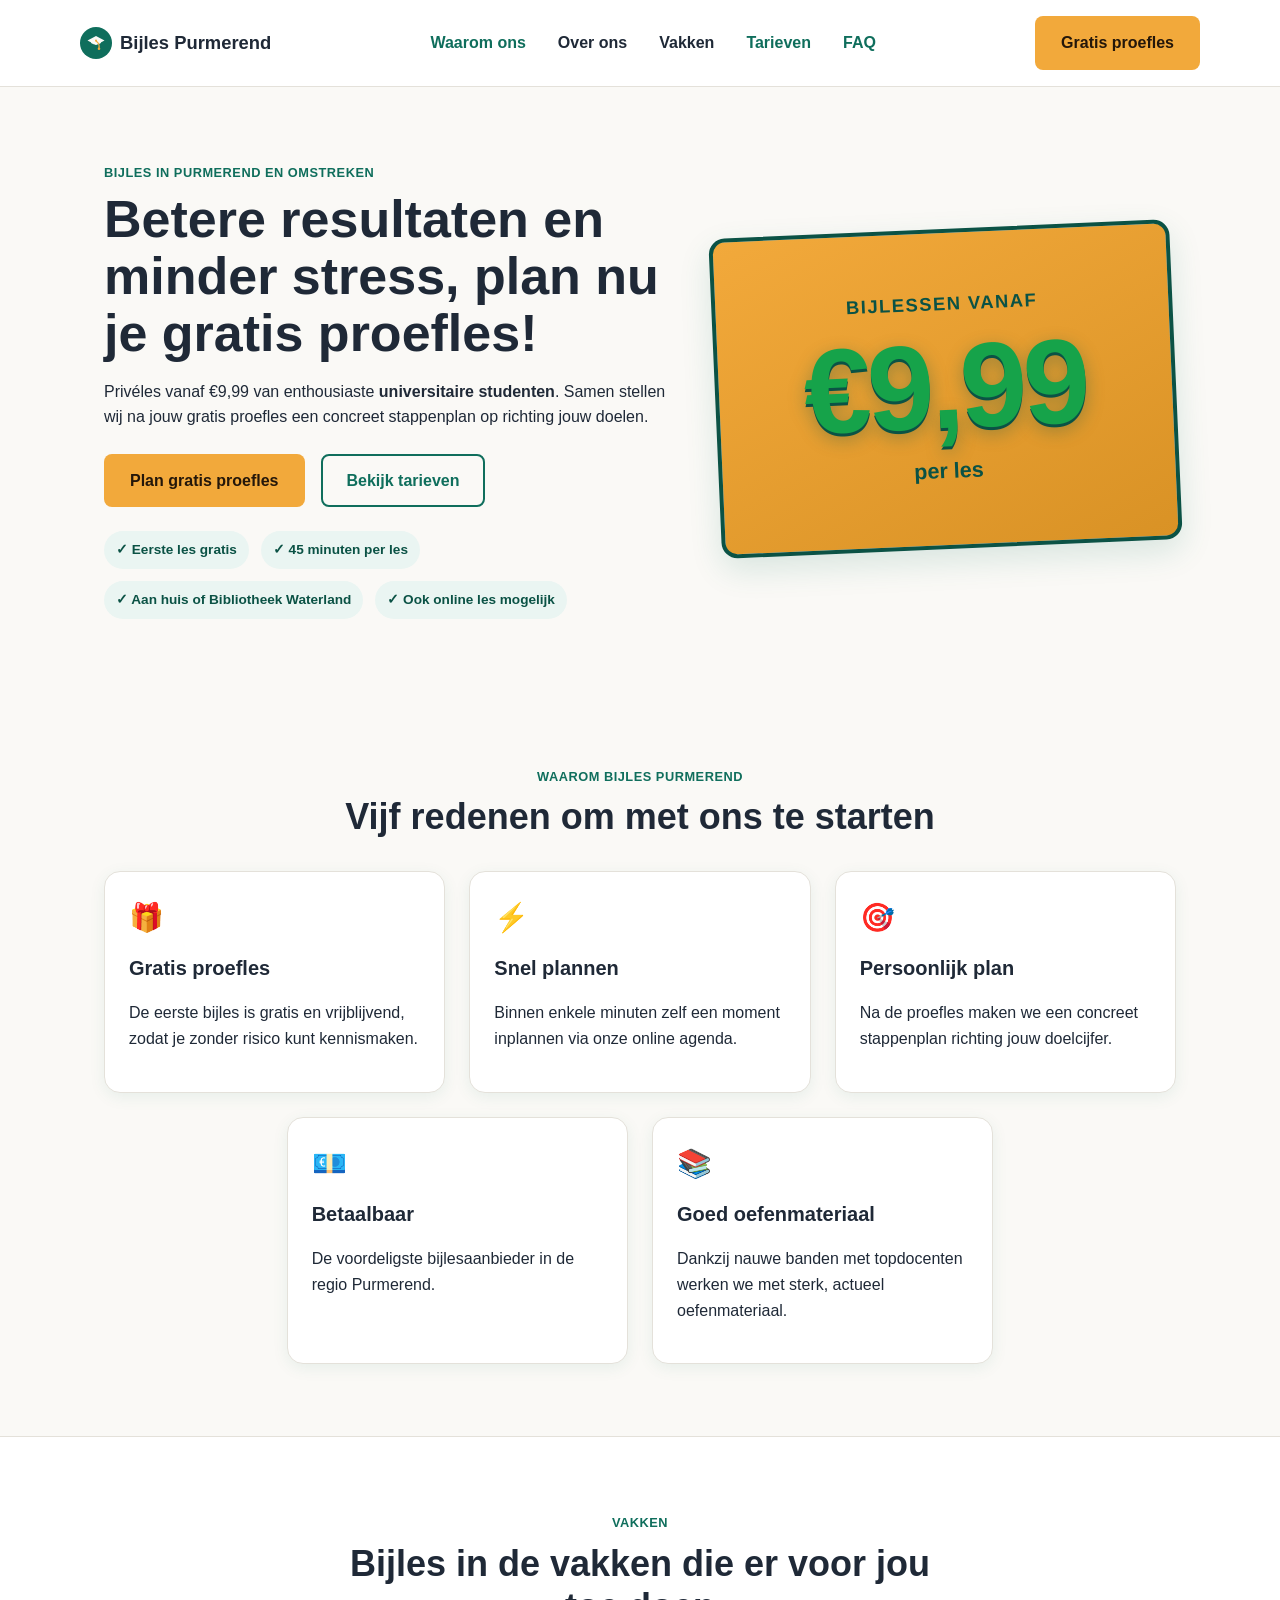
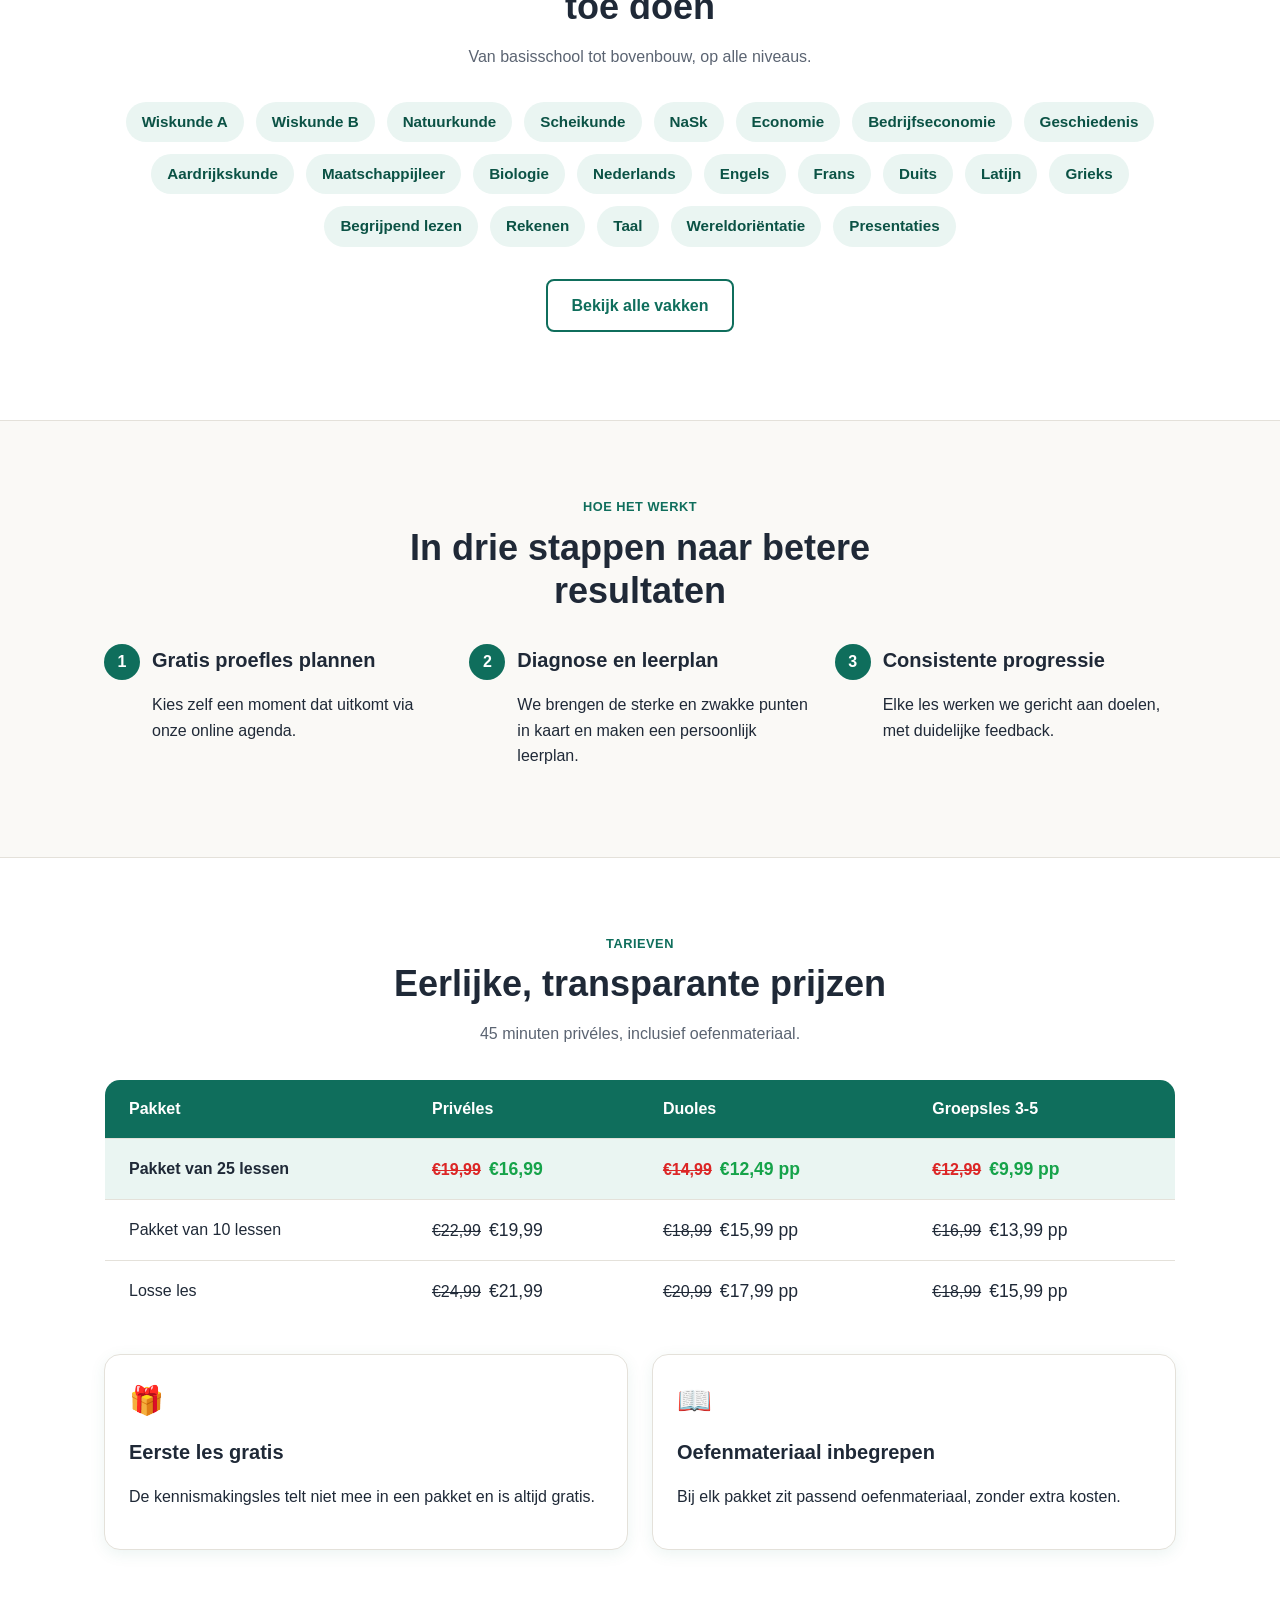
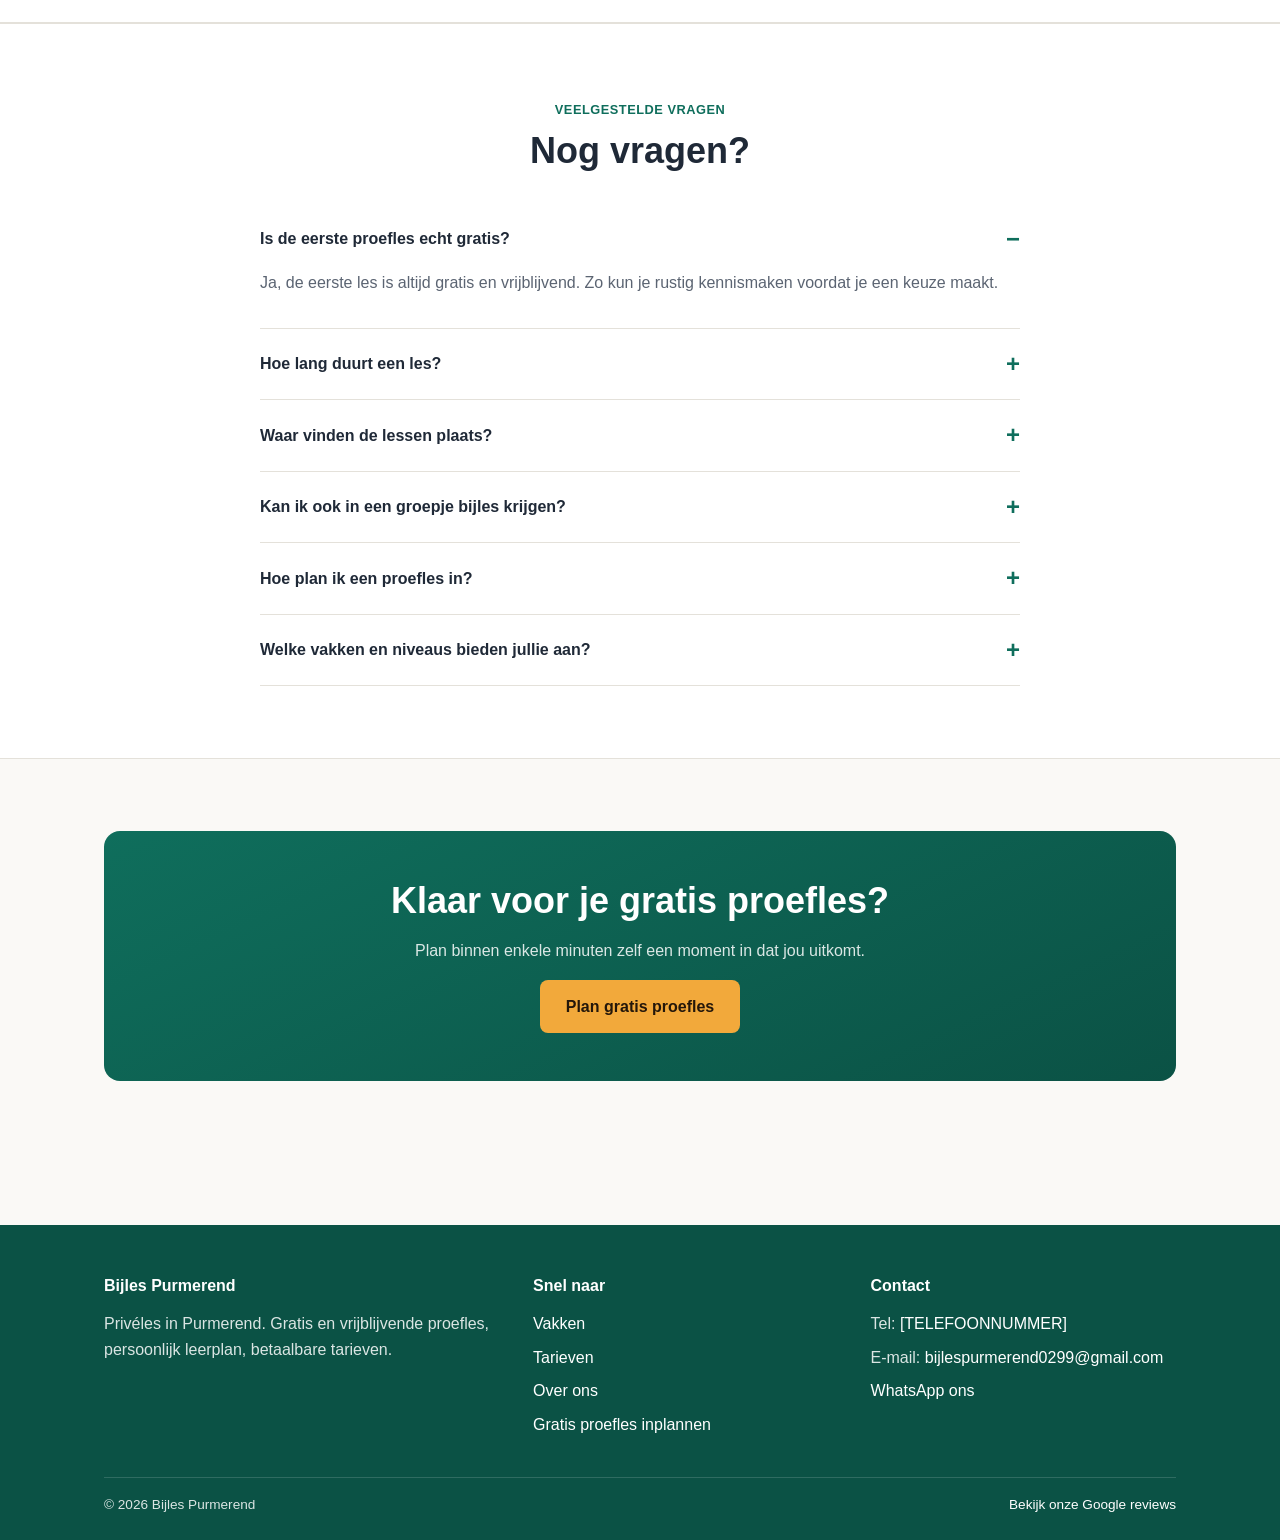
==== index.html @ a61a42f0 "Voeg actieprijzen toe aan tarieventabel, met kortingsstijl alleen op het 25-lessenpakket Vult vakken" ====
<!DOCTYPE html>
<html lang="nl">
<head>
  <meta charset="UTF-8">
  <meta name="viewport" content="width=device-width, initial-scale=1.0">
  <title>Bijles Purmerend — Persoonlijke bijles met gratis proefles</title>
  <meta name="description" content="Privéles in Purmerend en omstreken voor wiskunde, talen, economie en meer. Eerste proefles altijd gratis. Plan direct online in.">
  <link rel="icon" href="images/logo.svg" type="image/svg+xml">
  <link rel="stylesheet" href="css/style.css">
</head>
<body>

  <header class="site-header">
    <div class="container nav">
      <a class="logo" href="index.html">
        <img src="images/logo.svg" alt="" width="32" height="32">
        Bijles Purmerend
      </a>
      <nav class="nav-links" id="nav-links" aria-label="Hoofdmenu">
        <a href="index.html#waarom-ons">Waarom ons</a>
        <a href="over-ons.html">Over ons</a>
        <a href="vakken.html">Vakken</a>
        <a href="index.html#tarieven">Tarieven</a>        <a href="index.html#faq">FAQ</a>
      </nav>
      <div class="nav-actions">
        <a class="btn btn--primary nav-cta" href="proefles-inplannen.html">Gratis proefles</a>
        <button class="nav-toggle" aria-label="Menu openen" aria-expanded="false">☰</button>
      </div>
    </div>
  </header>

  <main>

    <!-- Hero -->
    <section class="hero">
      <div class="container">
        <div>
          <span class="eyebrow">Bijles in Purmerend en omstreken</span>
          <h1>Betere resultaten en minder stress, plan nu je gratis proefles!</h1>
          <p>Privéles vanaf €9,99 van enthousiaste <strong>universitaire studenten</strong>. Samen stellen wij na jouw gratis proefles een concreet stappenplan op richting jouw doelen.</p>
          <div class="hero-actions">
            <a class="btn btn--primary" href="proefles-inplannen.html">Plan gratis proefles</a>
            <a class="btn btn--outline" href="#tarieven">Bekijk tarieven</a>
          </div>
          <div class="hero-meta">
            <span class="badge">✓ Eerste les gratis</span>
            <span class="badge">✓ 45 minuten per les</span>
            <span class="badge">✓ Aan huis of Bibliotheek Waterland</span>
            <span class="badge">✓ Ook online les mogelijk</span>
          </div>
        </div>
        <a class="hero-visual" href="#tarieven">
          <div>
            <p class="hero-price-label">Bijlessen vanaf</p>
            <p class="hero-price">€9,99</p>
            <p class="hero-price-sub">per les</p>
          </div>
        </a>
      </div>
    </section>

    <!-- Waarom ons -->
    <section class="section" id="waarom-ons">
      <div class="container">
        <div class="section-intro">
          <span class="eyebrow">Waarom Bijles Purmerend</span>
          <h2>Vijf redenen om met ons te starten</h2>
        </div>
        <div class="grid grid--3">
          <div class="card">
            <div class="card-icon">🎁</div>
            <h3>Gratis proefles</h3>
            <p>De eerste bijles is gratis en vrijblijvend, zodat je zonder risico kunt kennismaken.</p>
          </div>
          <div class="card">
            <div class="card-icon">⚡</div>
            <h3>Snel plannen</h3>
            <p>Binnen enkele minuten zelf een moment inplannen via onze online agenda.</p>
          </div>
          <div class="card">
            <div class="card-icon">🎯</div>
            <h3>Persoonlijk plan</h3>
            <p>Na de proefles maken we een concreet stappenplan richting jouw doelcijfer.</p>
          </div>
          <div class="card">
            <div class="card-icon">💶</div>
            <h3>Betaalbaar</h3>
            <p>De voordeligste bijlesaanbieder in de regio Purmerend.</p>
          </div>
          <div class="card">
            <div class="card-icon">📚</div>
            <h3>Goed oefenmateriaal</h3>
            <p>Dankzij nauwe banden met topdocenten werken we met sterk, actueel oefenmateriaal.</p>
          </div>
        </div>
      </div>
    </section>

    <!-- Vakken teaser -->
    <section class="section section--alt" id="vakken">
      <div class="container">
        <div class="section-intro">
          <span class="eyebrow">Vakken</span>
          <h2>Bijles in de vakken die er voor jou toe doen</h2>
          <p>Van basisschool tot bovenbouw, op alle niveaus.</p>
        </div>
        <div class="tag-list">
          <span class="tag">Wiskunde A</span>
          <span class="tag">Wiskunde B</span>
          <span class="tag">Natuurkunde</span>
          <span class="tag">Scheikunde</span>
          <span class="tag">NaSk</span>
          <span class="tag">Economie</span>
          <span class="tag">Bedrijfseconomie</span>
          <span class="tag">Geschiedenis</span>
          <span class="tag">Aardrijkskunde</span>
          <span class="tag">Maatschappijleer</span>
          <span class="tag">Biologie</span>
          <span class="tag">Nederlands</span>
          <span class="tag">Engels</span>
          <span class="tag">Frans</span>
          <span class="tag">Duits</span>
          <span class="tag">Latijn</span>
          <span class="tag">Grieks</span>
          <span class="tag">Begrijpend lezen</span>
          <span class="tag">Rekenen</span>
          <span class="tag">Taal</span>
          <span class="tag">Wereldoriëntatie</span>
          <span class="tag">Presentaties</span>
        </div>
        <p class="text-center mt-6"><a class="btn btn--outline" href="vakken.html">Bekijk alle vakken</a></p>
      </div>
    </section>

    <!-- Hoe het werkt -->
    <section class="section">
      <div class="container">
        <div class="section-intro">
          <span class="eyebrow">Hoe het werkt</span>
          <h2>In drie stappen naar betere resultaten</h2>
        </div>
        <div class="grid grid--3 steps">
          <div class="step">
            <h3>Gratis proefles plannen</h3>
            <p>Kies zelf een moment dat uitkomt via onze online agenda.</p>
          </div>
          <div class="step">
            <h3>Diagnose en leerplan</h3>
            <p>We brengen de sterke en zwakke punten in kaart en maken een persoonlijk leerplan.</p>
          </div>
          <div class="step">
            <h3>Consistente progressie</h3>
            <p>Elke les werken we gericht aan doelen, met duidelijke feedback.</p>
          </div>
        </div>
      </div>
    </section>

    <!-- Tarieven teaser -->
    <section class="section section--alt" id="tarieven">
      <div class="container">
        <div class="section-intro">
          <span class="eyebrow">Tarieven</span>
          <h2>Eerlijke, transparante prijzen</h2>
          <p>45 minuten privéles, inclusief oefenmateriaal.</p>
        </div>
        <table class="pricing-table">
          <thead>
            <tr><th>Pakket</th><th>Privéles</th><th>Duoles</th><th>Groepsles 3-5</th></tr>
          </thead>
          <tbody>
            <tr class="is-highlight">
              <td>Pakket van 25 lessen</td>
              <td><span class="price-was">€19,99</span><span class="price-now">€16,99</span></td>
              <td><span class="price-was">€14,99</span><span class="price-now">€12,49 pp</span></td>
              <td><span class="price-was">€12,99</span><span class="price-now">€9,99 pp</span></td>
            </tr>
            <tr>
              <td>Pakket van 10 lessen</td>
              <td><span class="price-was">€22,99</span><span class="price-now">€19,99</span></td>
              <td><span class="price-was">€18,99</span><span class="price-now">€15,99 pp</span></td>
              <td><span class="price-was">€16,99</span><span class="price-now">€13,99 pp</span></td>
            </tr>
            <tr>
              <td>Losse les</td>
              <td><span class="price-was">€24,99</span><span class="price-now">€21,99</span></td>
              <td><span class="price-was">€20,99</span><span class="price-now">€17,99 pp</span></td>
              <td><span class="price-was">€18,99</span><span class="price-now">€15,99 pp</span></td>
            </tr>
          </tbody>
        </table>
        <div class="grid grid--2 mt-6">
          <div class="card">
            <div class="card-icon">🎁</div>
            <h3>Eerste les gratis</h3>
            <p>De kennismakingsles telt niet mee in een pakket en is altijd gratis.</p>
          </div>
          <div class="card">
            <div class="card-icon">📖</div>
            <h3>Oefenmateriaal inbegrepen</h3>
            <p>Bij elk pakket zit passend oefenmateriaal, zonder extra kosten.</p>
          </div>
        </div>
      </div>
    </section>

    <!-- FAQ -->
    <section class="section section--alt" id="faq">
      <div class="container">
        <div class="section-intro">
          <span class="eyebrow">Veelgestelde vragen</span>
          <h2>Nog vragen?</h2>
        </div>
        <div style="max-width:760px;margin:0 auto;">
          <details class="faq-item" open>
            <summary>Is de eerste proefles echt gratis?</summary>
            <p>Ja, de eerste les is altijd gratis en vrijblijvend. Zo kun je rustig kennismaken voordat je een keuze maakt.</p>
          </details>
          <details class="faq-item">
            <summary>Hoe lang duurt een les?</summary>
            <p>Een bijles duurt 45 minuten. Dit is voldoende om gericht aan een onderwerp te werken zonder dat de concentratie wegzakt.</p>
          </details>
          <details class="faq-item">
            <summary>Waar vinden de lessen plaats?</summary>
            <p>De lessen vinden plaats bij jou thuis in Purmerend en omstreken, in Bibliotheek Waterland (Waterlandlaan 40, Purmerend), of online via videobellen — afhankelijk van wat het beste uitkomt.</p>
          </details>
          <details class="faq-item">
            <summary>Kan ik ook in een groepje bijles krijgen?</summary>
            <p>Zeker, dat kan als duoles of groepsles (3-5 personen) tegen een lagere prijs per persoon — zie de tarieven hierboven.</p>
          </details>
          <details class="faq-item">
            <summary>Hoe plan ik een proefles in?</summary>
            <p>Via de knop "Gratis proefles" kom je in onze online agenda terecht, waar je zelf een moment kiest dat uitkomt.</p>
          </details>
          <details class="faq-item">
            <summary>Welke vakken en niveaus bieden jullie aan?</summary>
            <p>Van basisschool tot en met bovenbouw voortgezet onderwijs, in vakken als wiskunde, talen, economie en meer. Bekijk de <a href="vakken.html">volledige vakkenlijst</a>.</p>
          </details>
        </div>
      </div>
    </section>

    <!-- CTA band -->
    <section class="section">
      <div class="container">
        <div class="cta-band">
          <h2>Klaar voor je gratis proefles?</h2>
          <p>Plan binnen enkele minuten zelf een moment in dat jou uitkomt.</p>
          <a class="btn btn--primary" href="proefles-inplannen.html">Plan gratis proefles</a>
        </div>
      </div>
    </section>

  </main>

  <footer class="site-footer">
    <div class="container">
      <div class="footer-grid">
        <div>
          <h4>Bijles Purmerend</h4>
          <p>Privéles in Purmerend. Gratis en vrijblijvende proefles, persoonlijk leerplan, betaalbare tarieven.</p>
        </div>
        <div>
          <h4>Snel naar</h4>
          <ul>
            <li><a href="vakken.html">Vakken</a></li>
            <li><a href="index.html#tarieven">Tarieven</a></li>
            <li><a href="over-ons.html">Over ons</a></li>            <li><a href="proefles-inplannen.html">Gratis proefles inplannen</a></li>
          </ul>
        </div>
        <div>
          <h4>Contact</h4>
          <!-- PLACEHOLDERS: vul hier de echte contactgegevens in. Zoek in het hele
               project op "[" om alle placeholders terug te vinden (zie SETUP.md). -->
          <ul>
            <li>Tel: <a href="tel:[TELEFOONNUMMER]">[TELEFOONNUMMER]</a></li>
            <li>E-mail: <a href="mailto:bijlespurmerend0299@gmail.com">bijlespurmerend0299@gmail.com</a></li>
            <li><a href="[WHATSAPP LINK]">WhatsApp ons</a></li>          </ul>
        </div>
      </div>
      <div class="footer-bottom">
        <span>&copy; <span data-year></span> Bijles Purmerend</span>
        <span><a href="[GOOGLE_BUSINESS_PROFIEL_LINK]">Bekijk onze Google reviews</a></span>
      </div>
    </div>
  </footer>

  <script src="js/main.js"></script>
</body>
</html>
---- css/style.css ----
/* ==========================================================================
   Bijles Purmerend — Stylesheet
   Opbouw: variabelen -> reset/basis -> typografie -> layout ->
           header/nav -> footer -> knoppen/componenten -> paginasecties ->
           media queries
   ========================================================================== */

/* ---------- Variabelen ---------- */
:root {
  --color-primary: #0f6e5c;
  --color-primary-dark: #0b5245;
  --color-accent: #f2a93b;
  --color-accent-dark: #d99225;
  --color-bg: #faf9f6;
  --color-surface: #ffffff;
  --color-text: #1f2937;
  --color-text-muted: #5b6472;
  --color-border: #e4e1da;
  --color-star: #f5b301;
  --color-success-bg: #eaf5f2;
  --color-deal-was: #dc2626;
  --color-deal-now: #16a34a;

  --font-body: -apple-system, BlinkMacSystemFont, "Segoe UI", Roboto,
    Helvetica, Arial, sans-serif;

  --space-1: 0.25rem;
  --space-2: 0.5rem;
  --space-3: 0.75rem;
  --space-4: 1rem;
  --space-5: 1.5rem;
  --space-6: 2rem;
  --space-7: 3rem;
  --space-8: 4.5rem;

  --radius: 0.5rem;
  --radius-lg: 1rem;
  --shadow: 0 4px 16px rgba(15, 110, 92, 0.08);
  --shadow-lg: 0 12px 32px rgba(15, 110, 92, 0.14);
  --content-width: 1120px;
}

/* ---------- Reset / basis ---------- */
*,
*::before,
*::after {
  box-sizing: border-box;
}

html {
  scroll-behavior: smooth;
}

body {
  margin: 0;
  font-family: var(--font-body);
  color: var(--color-text);
  background: var(--color-bg);
  line-height: 1.6;
  -webkit-font-smoothing: antialiased;
}

img {
  max-width: 100%;
  display: block;
}

a {
  color: var(--color-primary);
  text-decoration: none;
}

a:hover {
  text-decoration: underline;
}

ul {
  margin: 0;
  padding: 0;
  list-style: none;
}

h1,
h2,
h3,
h4,
p {
  margin: 0 0 var(--space-4);
}

button {
  font-family: inherit;
}

:focus-visible {
  outline: 3px solid var(--color-accent);
  outline-offset: 2px;
}

/* ---------- Typografie ---------- */
h1 {
  font-size: clamp(2rem, 4vw + 1rem, 3.25rem);
  line-height: 1.1;
  font-weight: 800;
}

h2 {
  font-size: clamp(1.5rem, 2.5vw + 1rem, 2.25rem);
  line-height: 1.2;
  font-weight: 800;
}

h3 {
  font-size: 1.25rem;
  font-weight: 700;
}

.eyebrow {
  display: inline-block;
  color: var(--color-primary);
  font-weight: 700;
  letter-spacing: 0.04em;
  text-transform: uppercase;
  font-size: 0.8rem;
  margin-bottom: var(--space-2);
}

.section-intro {
  max-width: 640px;
  margin: 0 auto var(--space-6);
  text-align: center;
}

.section-intro p {
  color: var(--color-text-muted);
}

.text-muted {
  color: var(--color-text-muted);
}

/* ---------- Layout ---------- */
.container {
  width: 100%;
  max-width: var(--content-width);
  margin: 0 auto;
  padding: 0 var(--space-5);
}

.section {
  padding: var(--space-8) 0;
}

.section--alt {
  background: var(--color-surface);
  border-top: 1px solid var(--color-border);
  border-bottom: 1px solid var(--color-border);
}

.grid {
  display: grid;
  gap: var(--space-5);
}

.grid--4 {
  grid-template-columns: repeat(4, 1fr);
}

.grid--3 {
  grid-template-columns: repeat(3, 1fr);
}

.grid--2 {
  grid-template-columns: repeat(2, 1fr);
}

@media (max-width: 1024px) {
  .grid--4 {
    grid-template-columns: repeat(2, 1fr);
  }
  .grid--3 {
    grid-template-columns: repeat(2, 1fr);
  }
}

@media (min-width: 1025px) {
  /* Vijf redenen: centreer de onderste 2 kaarten onder de bovenste 3 */
  #waarom-ons .grid--3 {
    grid-template-columns: repeat(6, 1fr);
  }
  #waarom-ons .grid--3 > .card {
    grid-column: span 2;
  }
  #waarom-ons .grid--3 > .card:nth-child(4) {
    grid-column: 2 / span 2;
  }
  #waarom-ons .grid--3 > .card:nth-child(5) {
    grid-column: 4 / span 2;
  }
}

@media (max-width: 640px) {
  .grid--4,
  .grid--3,
  .grid--2 {
    grid-template-columns: 1fr;
  }
}

/* ---------- Header / navigatie ---------- */
.site-header {
  position: sticky;
  top: 0;
  z-index: 50;
  background: var(--color-surface);
  border-bottom: 1px solid var(--color-border);
}

.nav {
  display: flex;
  align-items: center;
  justify-content: space-between;
  padding: var(--space-4) 0;
}

.logo {
  display: flex;
  align-items: center;
  gap: var(--space-2);
  font-weight: 800;
  font-size: 1.15rem;
  color: var(--color-text);
}

.logo:hover {
  text-decoration: none;
}

.logo img {
  height: 32px;
  width: 32px;
}

.nav-links {
  display: flex;
  align-items: center;
  gap: var(--space-6);
}

.nav-links a {
  color: var(--color-text);
  font-weight: 600;
}

.nav-links a:hover,
.nav-links a[aria-current="page"] {
  color: var(--color-primary);
}

.nav-actions {
  display: flex;
  align-items: center;
  gap: var(--space-4);
}

.nav-toggle {
  display: none;
  background: none;
  border: 1px solid var(--color-border);
  border-radius: var(--radius);
  padding: var(--space-2) var(--space-3);
  cursor: pointer;
}

@media (max-width: 860px) {
  .nav-links {
    position: absolute;
    top: 100%;
    left: 0;
    right: 0;
    background: var(--color-surface);
    border-bottom: 1px solid var(--color-border);
    flex-direction: column;
    align-items: flex-start;
    gap: 0;
    padding: var(--space-2) var(--space-5) var(--space-4);
    display: none;
  }

  .nav-links.is-open {
    display: flex;
  }

  .nav-links a {
    width: 100%;
    padding: var(--space-3) 0;
    border-bottom: 1px solid var(--color-border);
  }

  .nav-toggle {
    display: inline-flex;
  }
}

/* ---------- Knoppen ---------- */
.btn {
  display: inline-block;
  padding: 0.75rem 1.5rem;
  border-radius: var(--radius);
  font-weight: 700;
  border: 2px solid transparent;
  cursor: pointer;
  text-align: center;
}

.btn:hover {
  text-decoration: none;
}

.btn--primary {
  background: var(--color-accent);
  color: #24170a;
}

.btn--primary:hover {
  background: var(--color-accent-dark);
}

.btn--secondary {
  background: var(--color-primary);
  color: #fff;
}

.btn--secondary:hover {
  background: var(--color-primary-dark);
  color: #fff;
}

.btn--outline {
  background: transparent;
  border-color: var(--color-primary);
  color: var(--color-primary);
}

.btn--outline:hover {
  background: var(--color-primary);
  color: #fff;
}

.btn--block {
  display: block;
  width: 100%;
}

/* ---------- Componenten ---------- */
.card {
  background: var(--color-surface);
  border: 1px solid var(--color-border);
  border-radius: var(--radius-lg);
  padding: var(--space-5);
  box-shadow: var(--shadow);
}

.card-icon {
  font-size: 1.75rem;
  margin-bottom: var(--space-3);
}

.badge {
  display: inline-flex;
  align-items: center;
  gap: var(--space-2);
  background: var(--color-success-bg);
  color: var(--color-primary-dark);
  font-weight: 700;
  font-size: 0.85rem;
  padding: var(--space-2) var(--space-3);
  border-radius: 999px;
}

.stars {
  color: var(--color-star);
  letter-spacing: 2px;
}

/* Vakkenlijst */
.tag-list {
  display: flex;
  flex-wrap: wrap;
  gap: var(--space-3);
  justify-content: center;
}

.tag {
  display: inline-block;
  background: var(--color-success-bg);
  color: var(--color-primary-dark);
  font-weight: 600;
  font-size: 0.95rem;
  padding: 0.5rem 1rem;
  border-radius: 999px;
}

.subject-list {
  columns: 2;
  column-gap: var(--space-7);
}

.subject-list li {
  padding: var(--space-2) 0;
  border-bottom: 1px solid var(--color-border);
  break-inside: avoid;
}

@media (max-width: 640px) {
  .subject-list {
    columns: 1;
  }
}

/* Hero */
.hero {
  padding: var(--space-8) 0;
}

.hero .container {
  display: grid;
  grid-template-columns: 1.1fr 0.9fr;
  gap: var(--space-7);
  align-items: center;
}

.hero-actions {
  display: flex;
  flex-wrap: wrap;
  gap: var(--space-4);
  margin-top: var(--space-5);
}

.hero-meta {
  display: flex;
  flex-wrap: wrap;
  gap: var(--space-3);
  margin-top: var(--space-5);
}

.hero-visual {
  background: linear-gradient(
    155deg,
    var(--color-accent) 0%,
    var(--color-accent-dark) 100%
  );
  border: 4px solid var(--color-primary-dark);
  border-radius: var(--radius-lg);
  min-height: 320px;
  display: flex;
  align-items: center;
  justify-content: center;
  color: var(--color-primary-dark);
  text-align: center;
  padding: var(--space-6);
  box-shadow: var(--shadow-lg);
  transform: rotate(-2.5deg);
  animation: hero-price-pulse 2.4s ease-in-out infinite;
  text-decoration: none;
  cursor: pointer;
  transition: transform 0.2s ease;
}

.hero-visual:hover,
.hero-visual:focus-visible {
  transform: rotate(-2.5deg) scale(1.03);
}

.hero-price-label {
  margin: 0;
  font-size: 1.15rem;
  font-weight: 800;
  text-transform: uppercase;
  letter-spacing: 0.08em;
  color: var(--color-primary-dark);
}

.hero-price {
  margin: var(--space-2) 0 0;
  font-size: clamp(4.5rem, 9vw + 1rem, 7.5rem);
  font-weight: 800;
  line-height: 1;
  letter-spacing: -0.03em;
  color: var(--color-deal-now);
  text-shadow: 0 3px 0 var(--color-primary-dark), 0 6px 18px rgba(11, 82, 69, 0.35);
}

.hero-price-sub {
  margin: var(--space-2) 0 0;
  font-size: 1.35rem;
  font-weight: 700;
  color: var(--color-primary-dark);
}

@keyframes hero-price-pulse {
  0%,
  100% {
    box-shadow: var(--shadow-lg), 0 0 0 0 rgba(242, 169, 59, 0.55);
  }
  50% {
    box-shadow: var(--shadow-lg), 0 0 0 18px rgba(242, 169, 59, 0);
  }
}

@media (max-width: 900px) {
  .hero .container {
    grid-template-columns: 1fr;
  }
  .hero-visual {
    min-height: 220px;
    order: -1;
    transform: rotate(-1.5deg);
  }
}

@media (prefers-reduced-motion: reduce) {
  .hero-visual {
    animation: none;
  }
}

/* Stappen ("Hoe het werkt") */
.steps {
  counter-reset: step;
}

.step {
  position: relative;
  padding-left: var(--space-7);
}

.step::before {
  counter-increment: step;
  content: counter(step);
  position: absolute;
  left: 0;
  top: 0;
  width: 2.25rem;
  height: 2.25rem;
  border-radius: 50%;
  background: var(--color-primary);
  color: #fff;
  font-weight: 800;
  display: flex;
  align-items: center;
  justify-content: center;
}

/* Tarieven */
.pricing-table {
  width: 100%;
  border-collapse: collapse;
  background: var(--color-surface);
  border: 1px solid var(--color-border);
  border-radius: var(--radius-lg);
  overflow: hidden;
}

.pricing-table th,
.pricing-table td {
  padding: var(--space-4) var(--space-5);
  text-align: left;
  border-bottom: 1px solid var(--color-border);
}

.pricing-table thead th {
  background: var(--color-primary);
  color: #fff;
}

.pricing-table tbody tr:last-child td {
  border-bottom: none;
}

.pricing-table tbody tr.is-highlight {
  background: var(--color-success-bg);
  font-weight: 700;
}

.price-was {
  color: var(--color-text);
  text-decoration: line-through;
  font-weight: 400;
  margin-right: var(--space-2);
}

.price-now {
  color: var(--color-text);
  font-weight: 400;
  font-size: 1.1em;
}

.pricing-table tbody tr.is-highlight .price-was {
  color: var(--color-deal-was);
  font-weight: 700;
}

.pricing-table tbody tr.is-highlight .price-now {
  color: var(--color-deal-now);
  font-weight: 800;
}

/* FAQ (details/summary) */
.faq-item {
  border-bottom: 1px solid var(--color-border);
  padding: var(--space-4) 0;
}

.faq-item summary {
  cursor: pointer;
  font-weight: 700;
  list-style: none;
  display: flex;
  justify-content: space-between;
  align-items: center;
  gap: var(--space-4);
}

.faq-item summary::-webkit-details-marker {
  display: none;
}

.faq-item summary::after {
  content: "+";
  font-size: 1.5rem;
  color: var(--color-primary);
  flex-shrink: 0;
}

.faq-item[open] summary::after {
  content: "\2212";
}

.faq-item p {
  margin-top: var(--space-3);
  color: var(--color-text-muted);
}

/* Team */
.team-card {
  text-align: center;
}

.team-photo {
  width: 112px;
  height: 112px;
  border-radius: 50%;
  margin: 0 auto var(--space-4);
  background: var(--color-primary);
  color: #fff;
  display: flex;
  align-items: center;
  justify-content: center;
  font-weight: 800;
  font-size: 1.75rem;
  overflow: hidden;
}

.team-photo img {
  width: 100%;
  height: 100%;
  object-fit: cover;
}

.team-card .role {
  color: var(--color-primary);
  font-weight: 700;
  font-size: 0.9rem;
  margin-bottom: var(--space-3);
}

.team-bio p {
  text-align: left;
  color: var(--color-text-muted);
}

/* Reviews & galerij */
.review-card blockquote {
  margin: var(--space-3) 0 var(--space-3);
  font-style: normal;
}

.review-card footer {
  font-weight: 700;
  font-size: 0.9rem;
}

.gallery-grid {
  display: grid;
  grid-template-columns: repeat(3, 1fr);
  gap: var(--space-4);
}

.gallery-grid img {
  border-radius: var(--radius);
  aspect-ratio: 4 / 3;
  object-fit: cover;
  width: 100%;
}

@media (max-width: 640px) {
  .gallery-grid {
    grid-template-columns: repeat(2, 1fr);
  }
}

.empty-state {
  text-align: center;
  border: 2px dashed var(--color-border);
  border-radius: var(--radius-lg);
  padding: var(--space-7) var(--space-5);
  color: var(--color-text-muted);
}

/* Booking / iframe */
.booking-frame-wrap {
  background: var(--color-surface);
  border: 1px solid var(--color-border);
  border-radius: var(--radius-lg);
  padding: var(--space-3);
  box-shadow: var(--shadow);
}

.booking-frame-wrap iframe {
  width: 100%;
  min-height: 640px;
  border: 0;
  border-radius: var(--radius);
}

.booking-fallback {
  margin-top: var(--space-5);
  padding: var(--space-5);
  background: var(--color-success-bg);
  border-radius: var(--radius-lg);
  text-align: center;
}

/* CTA band */
.cta-band {
  background: linear-gradient(
    155deg,
    var(--color-primary) 0%,
    var(--color-primary-dark) 100%
  );
  color: #fff;
  border-radius: var(--radius-lg);
  padding: var(--space-7);
  text-align: center;
}

.cta-band h2 {
  color: #fff;
}

.cta-band p {
  color: rgba(255, 255, 255, 0.85);
}

/* ---------- Footer ---------- */
.site-footer {
  background: var(--color-primary-dark);
  color: rgba(255, 255, 255, 0.85);
  padding: var(--space-7) 0 var(--space-5);
  margin-top: var(--space-8);
}

.site-footer a {
  color: #fff;
}

.footer-grid {
  display: grid;
  grid-template-columns: 1.3fr 1fr 1fr;
  gap: var(--space-6);
  margin-bottom: var(--space-6);
}

.footer-grid h4 {
  color: #fff;
  margin-bottom: var(--space-3);
  font-size: 1rem;
}

.footer-grid li {
  margin-bottom: var(--space-2);
}

.footer-bottom {
  border-top: 1px solid rgba(255, 255, 255, 0.15);
  padding-top: var(--space-4);
  font-size: 0.85rem;
  display: flex;
  justify-content: space-between;
  flex-wrap: wrap;
  gap: var(--space-2);
}

@media (max-width: 640px) {
  .footer-grid {
    grid-template-columns: 1fr;
  }
}

/* ---------- Utility ---------- */
.text-center {
  text-align: center;
}

.mt-6 {
  margin-top: var(--space-6);
}

.page-header {
  padding: var(--space-7) 0 var(--space-6);
  text-align: center;
  background: var(--color-surface);
  border-bottom: 1px solid var(--color-border);
}

.page-header p {
  color: var(--color-text-muted);
  max-width: 640px;
  margin: 0 auto;
}
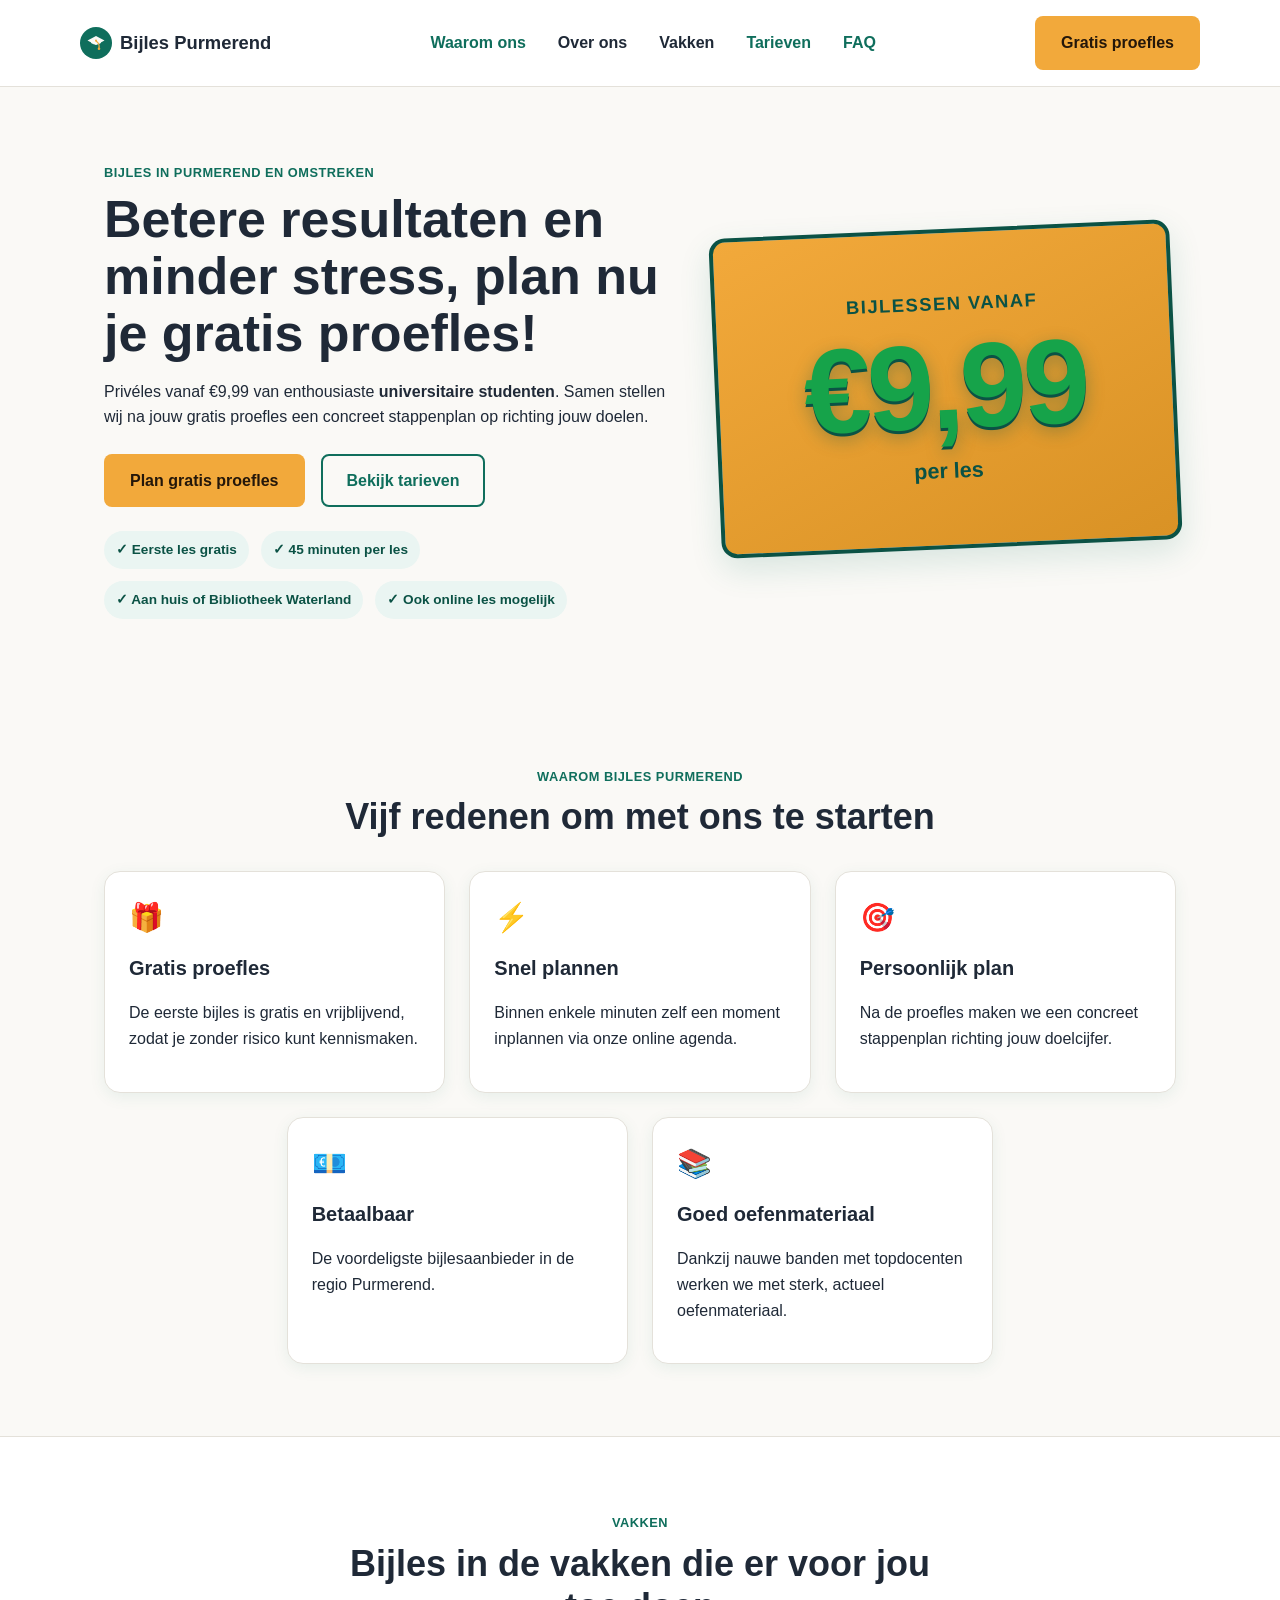
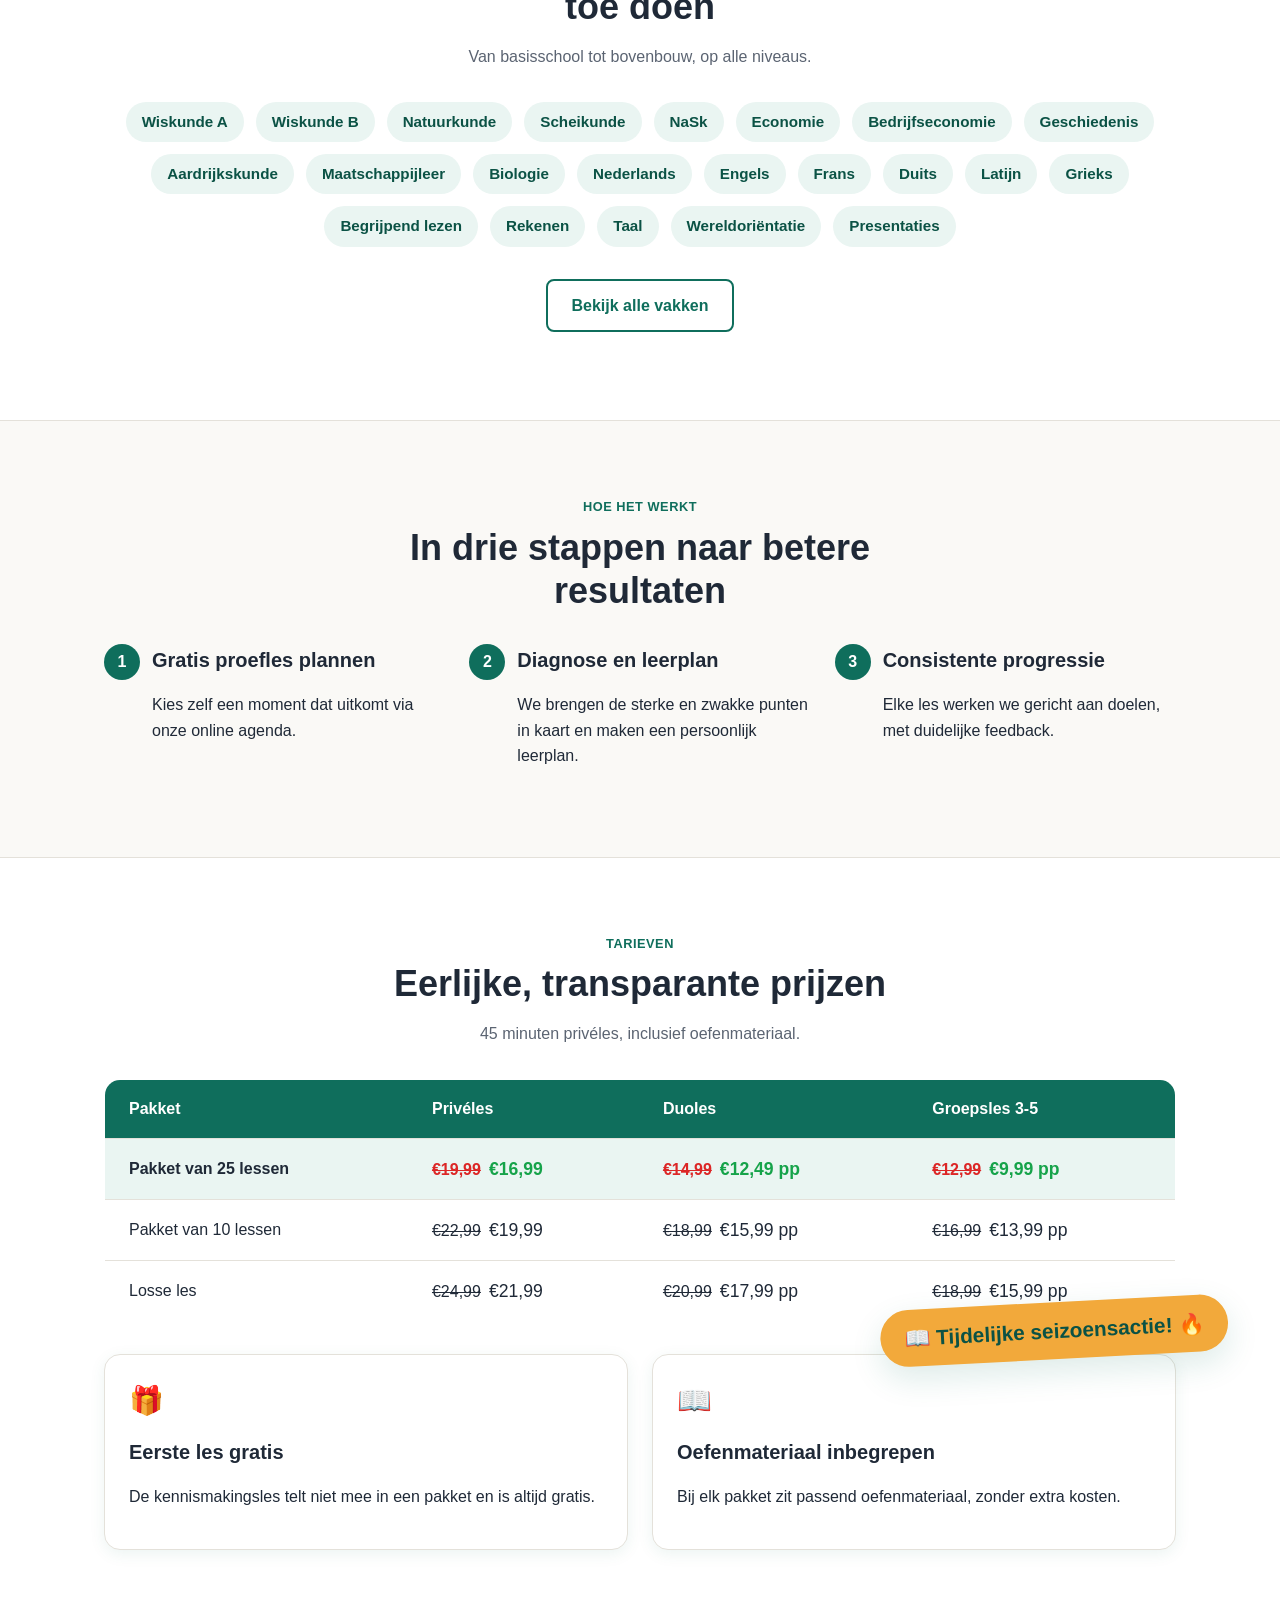
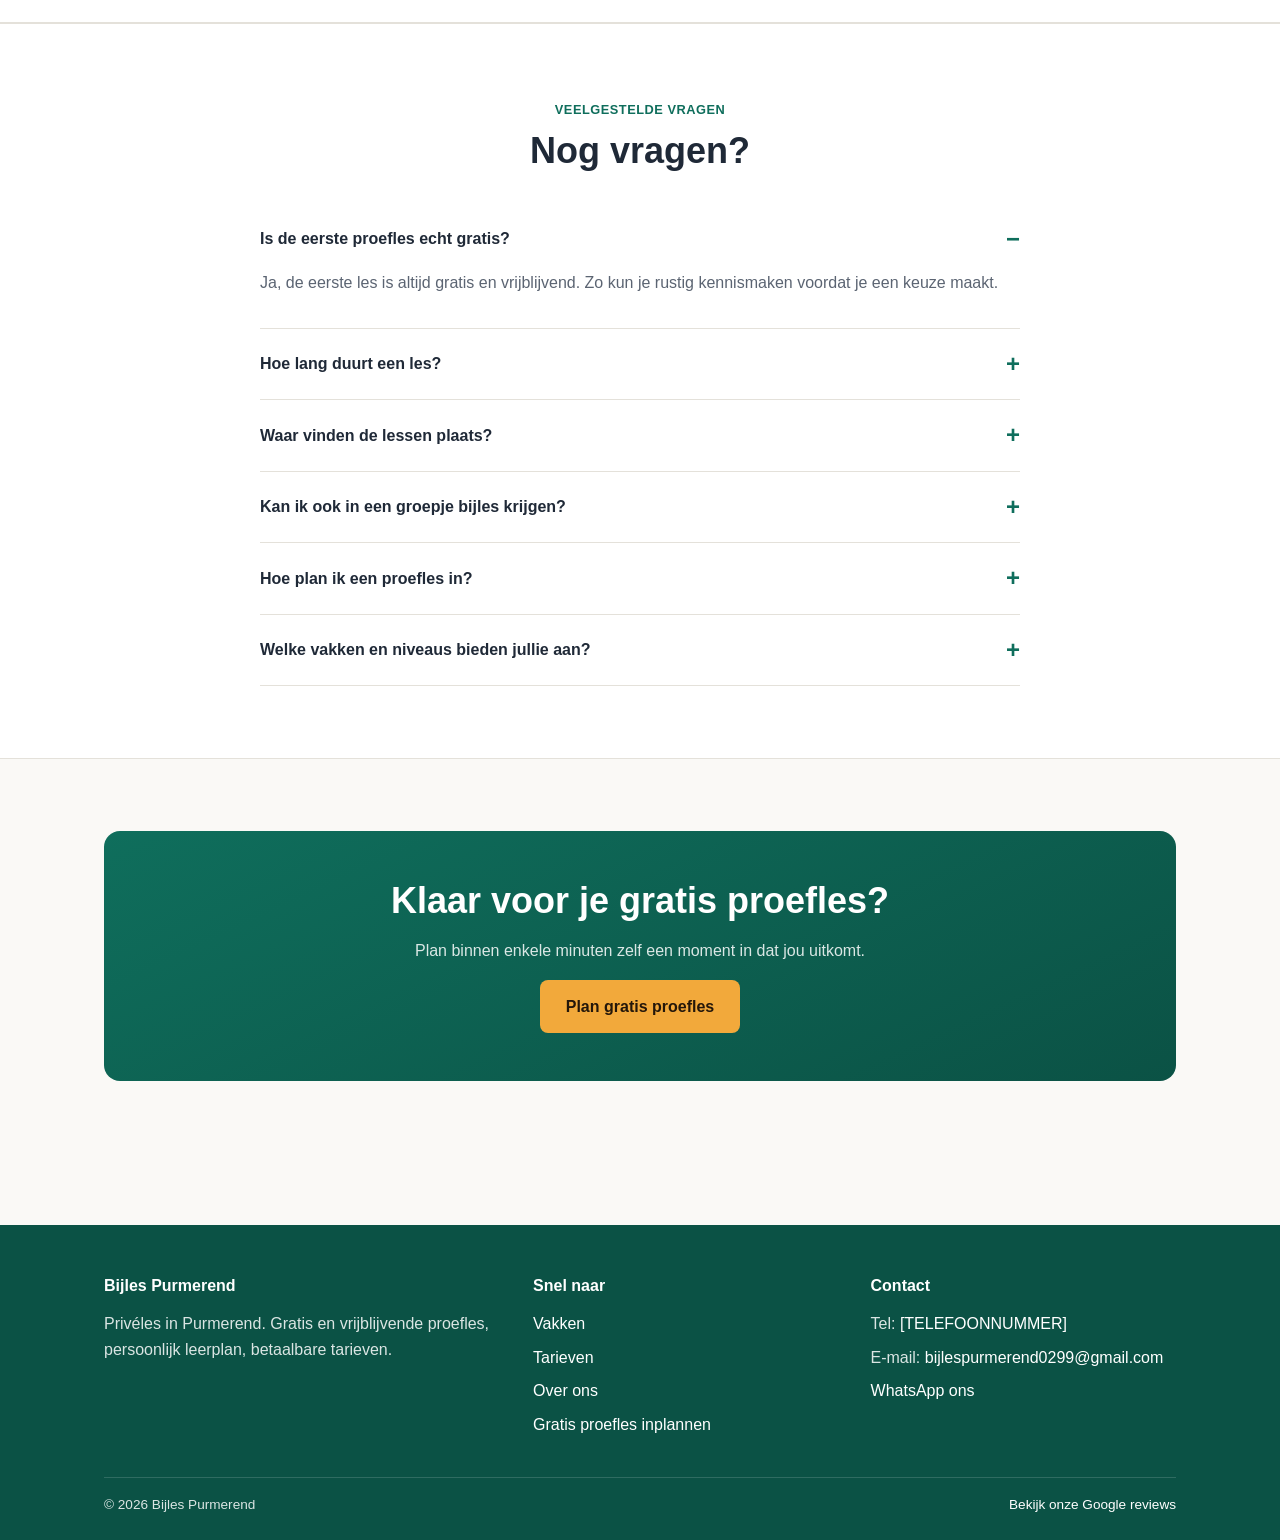
==== commit a33bddba: "Voeg tijdelijke seizoensactie-ribbon toe aan tarieventabel Overlapt rechtsonder de tabelrand zonder " ====
--- a/index.html
+++ b/index.html
@@ -164,31 +164,34 @@
           <h2>Eerlijke, transparante prijzen</h2>
           <p>45 minuten privéles, inclusief oefenmateriaal.</p>
         </div>
-        <table class="pricing-table">
-          <thead>
-            <tr><th>Pakket</th><th>Privéles</th><th>Duoles</th><th>Groepsles 3-5</th></tr>
-          </thead>
-          <tbody>
-            <tr class="is-highlight">
-              <td>Pakket van 25 lessen</td>
-              <td><span class="price-was">€19,99</span><span class="price-now">€16,99</span></td>
-              <td><span class="price-was">€14,99</span><span class="price-now">€12,49 pp</span></td>
-              <td><span class="price-was">€12,99</span><span class="price-now">€9,99 pp</span></td>
-            </tr>
-            <tr>
-              <td>Pakket van 10 lessen</td>
-              <td><span class="price-was">€22,99</span><span class="price-now">€19,99</span></td>
-              <td><span class="price-was">€18,99</span><span class="price-now">€15,99 pp</span></td>
-              <td><span class="price-was">€16,99</span><span class="price-now">€13,99 pp</span></td>
-            </tr>
-            <tr>
-              <td>Losse les</td>
-              <td><span class="price-was">€24,99</span><span class="price-now">€21,99</span></td>
-              <td><span class="price-was">€20,99</span><span class="price-now">€17,99 pp</span></td>
-              <td><span class="price-was">€18,99</span><span class="price-now">€15,99 pp</span></td>
-            </tr>
-          </tbody>
-        </table>
+        <div class="pricing-table-wrap">
+          <table class="pricing-table">
+            <thead>
+              <tr><th>Pakket</th><th>Privéles</th><th>Duoles</th><th>Groepsles 3-5</th></tr>
+            </thead>
+            <tbody>
+              <tr class="is-highlight">
+                <td>Pakket van 25 lessen</td>
+                <td><span class="price-was">€19,99</span><span class="price-now">€16,99</span></td>
+                <td><span class="price-was">€14,99</span><span class="price-now">€12,49 pp</span></td>
+                <td><span class="price-was">€12,99</span><span class="price-now">€9,99 pp</span></td>
+              </tr>
+              <tr>
+                <td>Pakket van 10 lessen</td>
+                <td><span class="price-was">€22,99</span><span class="price-now">€19,99</span></td>
+                <td><span class="price-was">€18,99</span><span class="price-now">€15,99 pp</span></td>
+                <td><span class="price-was">€16,99</span><span class="price-now">€13,99 pp</span></td>
+              </tr>
+              <tr>
+                <td>Losse les</td>
+                <td><span class="price-was">€24,99</span><span class="price-now">€21,99</span></td>
+                <td><span class="price-was">€20,99</span><span class="price-now">€17,99 pp</span></td>
+                <td><span class="price-was">€18,99</span><span class="price-now">€15,99 pp</span></td>
+              </tr>
+            </tbody>
+          </table>
+          <span class="pricing-ribbon">📖 Tijdelijke seizoensactie! 🔥</span>
+        </div>
         <div class="grid grid--2 mt-6">
           <div class="card">
             <div class="card-icon">🎁</div>
--- a/css/style.css
+++ b/css/style.css
@@ -553,6 +553,11 @@
 }
 
 /* Tarieven */
+.pricing-table-wrap {
+  position: relative;
+  margin-bottom: var(--space-5);
+}
+
 .pricing-table {
   width: 100%;
   border-collapse: collapse;
@@ -562,6 +567,33 @@
   overflow: hidden;
 }
 
+.pricing-ribbon {
+  position: absolute;
+  right: 0;
+  bottom: 0;
+  transform: translate(15%, 65%) rotate(-3deg);
+  display: inline-flex;
+  align-items: center;
+  gap: var(--space-2);
+  background: var(--color-accent);
+  color: var(--color-primary-dark);
+  font-weight: 800;
+  font-size: 1.3rem;
+  padding: var(--space-3) var(--space-5);
+  border-radius: 999px;
+  box-shadow: var(--shadow-lg);
+  white-space: nowrap;
+}
+
+@media (max-width: 640px) {
+  .pricing-ribbon {
+    right: 50%;
+    transform: translate(50%, 50%) rotate(-3deg);
+    font-size: 0.95rem;
+    padding: var(--space-2) var(--space-4);
+  }
+}
+
 .pricing-table th,
 .pricing-table td {
   padding: var(--space-4) var(--space-5);
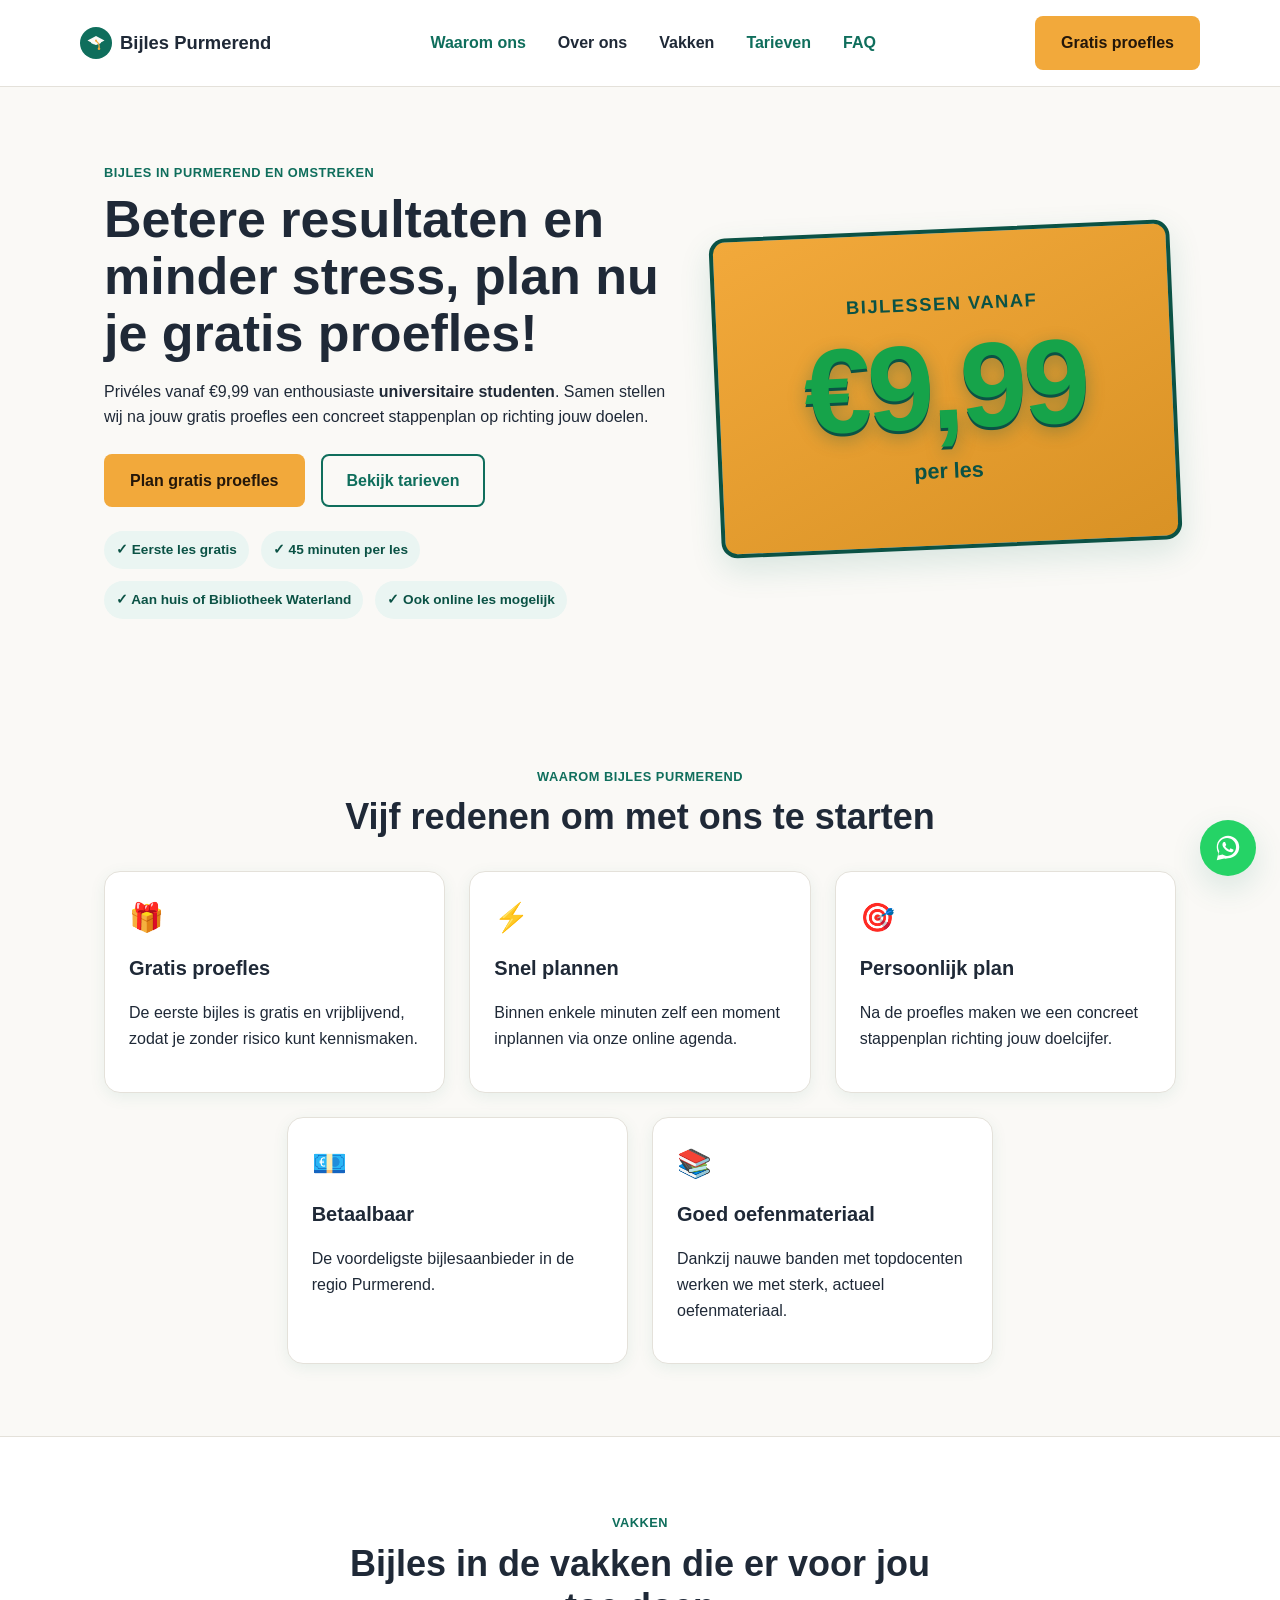
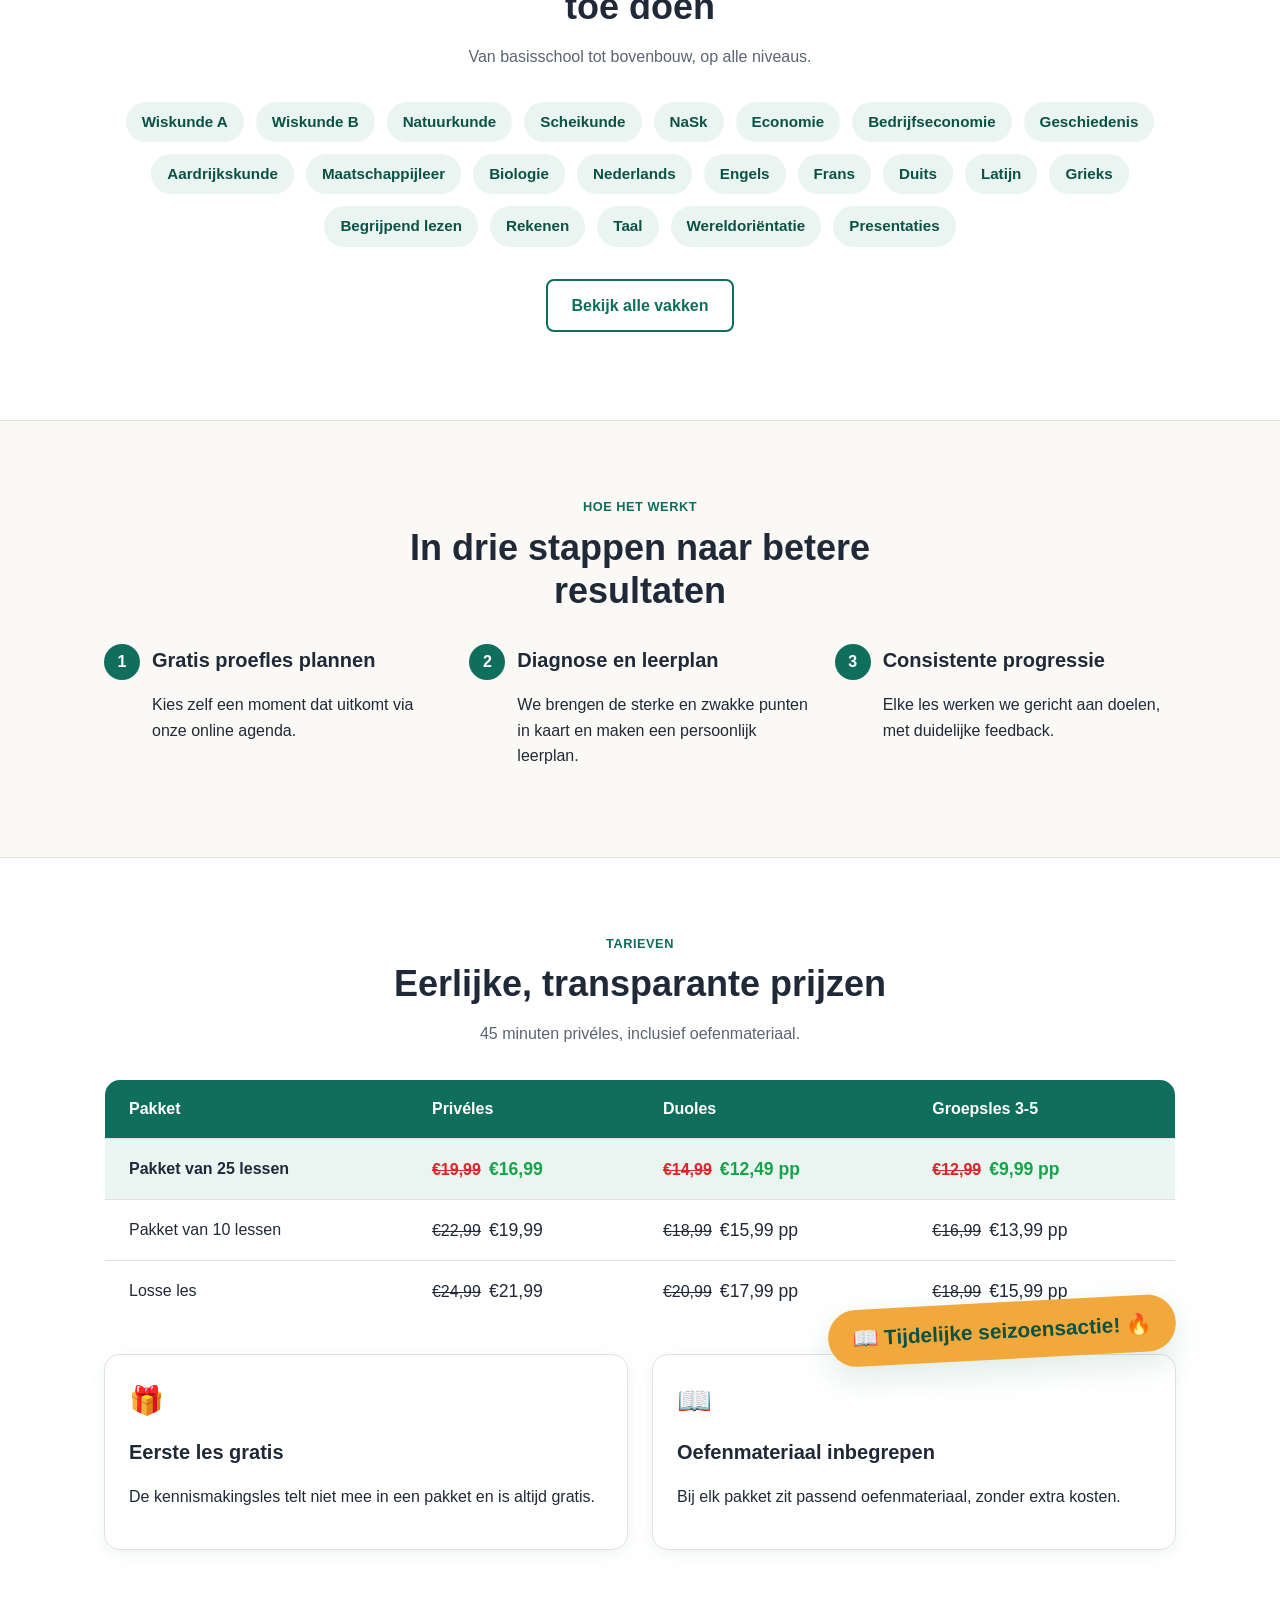
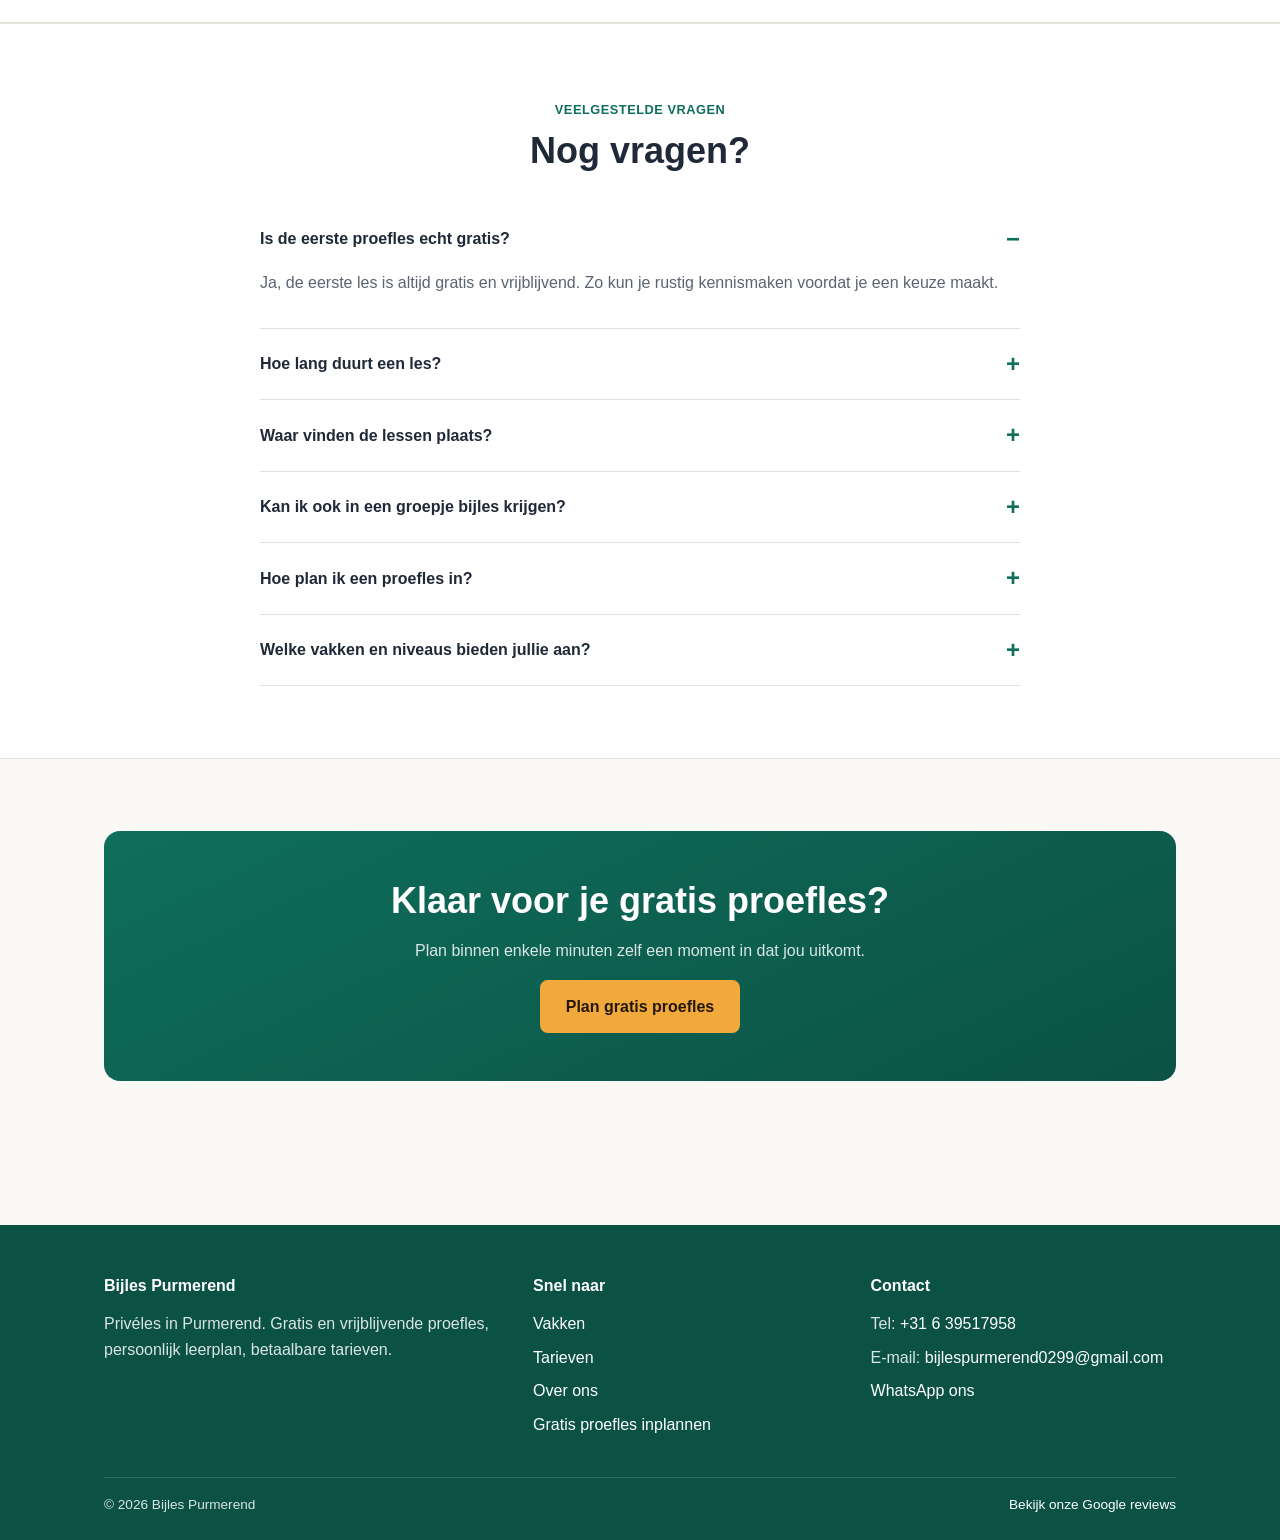
==== commit 552168fe: "Maak site responsive en vul contactgegevens in - Hero-volgorde op mobiel/tablet: prijsvlak staat nu " ====
--- a/index.html
+++ b/index.html
@@ -164,32 +164,37 @@
           <h2>Eerlijke, transparante prijzen</h2>
           <p>45 minuten privéles, inclusief oefenmateriaal.</p>
         </div>
-        <div class="pricing-table-wrap">
-          <table class="pricing-table">
-            <thead>
-              <tr><th>Pakket</th><th>Privéles</th><th>Duoles</th><th>Groepsles 3-5</th></tr>
-            </thead>
-            <tbody>
-              <tr class="is-highlight">
-                <td>Pakket van 25 lessen</td>
-                <td><span class="price-was">€19,99</span><span class="price-now">€16,99</span></td>
-                <td><span class="price-was">€14,99</span><span class="price-now">€12,49 pp</span></td>
-                <td><span class="price-was">€12,99</span><span class="price-now">€9,99 pp</span></td>
-              </tr>
-              <tr>
-                <td>Pakket van 10 lessen</td>
-                <td><span class="price-was">€22,99</span><span class="price-now">€19,99</span></td>
-                <td><span class="price-was">€18,99</span><span class="price-now">€15,99 pp</span></td>
-                <td><span class="price-was">€16,99</span><span class="price-now">€13,99 pp</span></td>
-              </tr>
-              <tr>
-                <td>Losse les</td>
-                <td><span class="price-was">€24,99</span><span class="price-now">€21,99</span></td>
-                <td><span class="price-was">€20,99</span><span class="price-now">€17,99 pp</span></td>
-                <td><span class="price-was">€18,99</span><span class="price-now">€15,99 pp</span></td>
-              </tr>
-            </tbody>
-          </table>
+        <div class="pricing-wrap">
+          <div class="pricing-table-view">
+            <table class="pricing-table">
+              <thead>
+                <tr><th>Pakket</th><th>Privéles</th><th>Duoles</th><th>Groepsles 3-5</th></tr>
+              </thead>
+              <tbody>
+                <tr class="is-highlight">
+                  <td>Pakket van 25 lessen</td>
+                  <td><span class="price-was">€19,99</span><span class="price-now">€16,99</span></td>
+                  <td><span class="price-was">€14,99</span><span class="price-now">€12,49 pp</span></td>
+                  <td><span class="price-was">€12,99</span><span class="price-now">€9,99 pp</span></td>
+                </tr>
+                <tr>
+                  <td>Pakket van 10 lessen</td>
+                  <td><span class="price-was">€22,99</span><span class="price-now">€19,99</span></td>
+                  <td><span class="price-was">€18,99</span><span class="price-now">€15,99 pp</span></td>
+                  <td><span class="price-was">€16,99</span><span class="price-now">€13,99 pp</span></td>
+                </tr>
+                <tr>
+                  <td>Losse les</td>
+                  <td><span class="price-was">€24,99</span><span class="price-now">€21,99</span></td>
+                  <td><span class="price-was">€20,99</span><span class="price-now">€17,99 pp</span></td>
+                  <td><span class="price-was">€18,99</span><span class="price-now">€15,99 pp</span></td>
+                </tr>
+              </tbody>
+            </table>
+          </div>
+          <!-- Kaartjes voor telefoon worden automatisch gevuld door js/main.js,
+               op basis van de tabel hierboven. Prijzen dus alleen in de tabel aanpassen. -->
+          <div class="grid grid--3 pricing-cards-view"></div>
           <span class="pricing-ribbon">📖 Tijdelijke seizoensactie! 🔥</span>
         </div>
         <div class="grid grid--2 mt-6">
@@ -229,11 +234,11 @@
           </details>
           <details class="faq-item">
             <summary>Kan ik ook in een groepje bijles krijgen?</summary>
-            <p>Zeker, dat kan als duoles of groepsles (3-5 personen) tegen een lagere prijs per persoon — zie de tarieven hierboven.</p>
+            <p>Zeker, dat kan als duoles of groepsles (3-5 personen) tegen een lagere prijs per persoon — zie de <a href="#tarieven">tarieven</a> hierboven.</p>
           </details>
           <details class="faq-item">
             <summary>Hoe plan ik een proefles in?</summary>
-            <p>Via de knop "Gratis proefles" kom je in onze online agenda terecht, waar je zelf een moment kiest dat uitkomt.</p>
+            <p>Via de knop "Gratis proefles" kom je in onze <a href="proefles-inplannen.html">online agenda</a> terecht, waar je zelf een moment kiest dat uitkomt.</p>
           </details>
           <details class="faq-item">
             <summary>Welke vakken en niveaus bieden jullie aan?</summary>
@@ -276,9 +281,9 @@
           <!-- PLACEHOLDERS: vul hier de echte contactgegevens in. Zoek in het hele
                project op "[" om alle placeholders terug te vinden (zie SETUP.md). -->
           <ul>
-            <li>Tel: <a href="tel:[TELEFOONNUMMER]">[TELEFOONNUMMER]</a></li>
+            <li>Tel: <a href="tel:+31639517958">+31 6 39517958</a></li>
             <li>E-mail: <a href="mailto:bijlespurmerend0299@gmail.com">bijlespurmerend0299@gmail.com</a></li>
-            <li><a href="[WHATSAPP LINK]">WhatsApp ons</a></li>          </ul>
+            <li><a href="https://wa.me/31639517958">WhatsApp ons</a></li>          </ul>
         </div>
       </div>
       <div class="footer-bottom">
@@ -288,6 +293,12 @@
     </div>
   </footer>
 
+  <a class="whatsapp-float" href="https://wa.me/31639517958" target="_blank" rel="noopener" aria-label="Stuur een WhatsApp-bericht">
+    <svg viewBox="0 0 32 32" aria-hidden="true">
+      <path d="M16.004 3C9.376 3 4 8.373 4 15c0 2.34.652 4.527 1.786 6.395L4 29l7.84-1.746A11.94 11.94 0 0 0 16.004 27C22.63 27 28 21.627 28 15S22.63 3 16.004 3zm.002 21.6c-1.94 0-3.76-.52-5.33-1.43l-.383-.227-4.65 1.035 1.06-4.53-.25-.4A9.55 9.55 0 0 1 5.4 15c0-5.302 4.303-9.6 9.606-9.6 5.302 0 9.6 4.298 9.6 9.6 0 5.303-4.298 9.6-9.6 9.6zm5.27-7.19c-.29-.145-1.712-.845-1.978-.942-.265-.097-.458-.145-.652.145-.194.29-.748.942-.917 1.136-.169.194-.338.218-.628.073-.29-.145-1.223-.451-2.33-1.437-.862-.769-1.444-1.718-1.613-2.008-.169-.29-.018-.446.127-.59.13-.13.29-.338.435-.507.145-.169.194-.29.29-.484.097-.194.048-.363-.024-.508-.073-.145-.652-1.572-.893-2.153-.235-.566-.474-.49-.652-.5-.169-.008-.363-.01-.556-.01a1.067 1.067 0 0 0-.773.363c-.265.29-1.014.99-1.014 2.416 0 1.426 1.038 2.804 1.183 2.998.145.194 2.043 3.12 4.95 4.376.692.299 1.232.477 1.653.61.694.221 1.326.19 1.826.115.557-.083 1.712-.7 1.954-1.375.242-.676.242-1.255.169-1.376-.073-.121-.266-.194-.556-.339z"/>
+    </svg>
+  </a>
+
   <script src="js/main.js"></script>
 </body>
 </html>
--- a/css/style.css
+++ b/css/style.css
@@ -299,6 +299,11 @@
 
   .nav-toggle {
     display: inline-flex;
+    align-items: center;
+    justify-content: center;
+    min-width: 44px;
+    min-height: 44px;
+    font-size: 1.1rem;
   }
 }
 
@@ -514,7 +519,6 @@
   }
   .hero-visual {
     min-height: 220px;
-    order: -1;
     transform: rotate(-1.5deg);
   }
 }
@@ -553,7 +557,7 @@
 }
 
 /* Tarieven */
-.pricing-table-wrap {
+.pricing-wrap {
   position: relative;
   margin-bottom: var(--space-5);
 }
@@ -567,11 +571,83 @@
   overflow: hidden;
 }
 
+.pricing-table th,
+.pricing-table td {
+  padding: var(--space-4) var(--space-5);
+  text-align: left;
+  border-bottom: 1px solid var(--color-border);
+}
+
+.pricing-table thead th {
+  background: var(--color-primary);
+  color: #fff;
+}
+
+.pricing-table tbody tr:last-child td {
+  border-bottom: none;
+}
+
+.pricing-table tbody tr.is-highlight {
+  background: var(--color-success-bg);
+  font-weight: 700;
+}
+
+.pricing-table tbody tr.is-highlight .price-was {
+  color: var(--color-deal-was);
+  font-weight: 700;
+}
+
+.pricing-table tbody tr.is-highlight .price-now {
+  color: var(--color-deal-now);
+  font-weight: 800;
+}
+
+/* Standaard (tablet/laptop/desktop): tabel tonen, kaarten verbergen */
+.pricing-cards-view {
+  display: none;
+}
+
+/* Telefoon: kaarten tonen, tabel verbergen */
+@media (max-width: 640px) {
+  .pricing-table-view {
+    display: none;
+  }
+  .pricing-cards-view {
+    display: grid;
+  }
+}
+
+.pricing-list {
+  margin-top: var(--space-4);
+}
+
+.pricing-list li {
+  display: flex;
+  justify-content: space-between;
+  align-items: baseline;
+  gap: var(--space-3);
+  padding: var(--space-3) 0;
+  border-bottom: 1px solid var(--color-border);
+}
+
+.pricing-list li:last-child {
+  border-bottom: none;
+}
+
+.pricing-list li.is-highlight {
+  background: var(--color-success-bg);
+  font-weight: 700;
+  margin: 0 calc(-1 * var(--space-5));
+  padding: var(--space-3) var(--space-5);
+  border-radius: var(--radius);
+  border-bottom: none;
+}
+
 .pricing-ribbon {
   position: absolute;
   right: 0;
   bottom: 0;
-  transform: translate(15%, 65%) rotate(-3deg);
+  transform: translate(0, 65%) rotate(-3deg);
   display: inline-flex;
   align-items: center;
   gap: var(--space-2);
@@ -585,34 +661,11 @@
   white-space: nowrap;
 }
 
-@media (max-width: 640px) {
+@media (max-width: 1024px) {
   .pricing-ribbon {
-    right: 50%;
-    transform: translate(50%, 50%) rotate(-3deg);
     font-size: 0.95rem;
     padding: var(--space-2) var(--space-4);
   }
-}
-
-.pricing-table th,
-.pricing-table td {
-  padding: var(--space-4) var(--space-5);
-  text-align: left;
-  border-bottom: 1px solid var(--color-border);
-}
-
-.pricing-table thead th {
-  background: var(--color-primary);
-  color: #fff;
-}
-
-.pricing-table tbody tr:last-child td {
-  border-bottom: none;
-}
-
-.pricing-table tbody tr.is-highlight {
-  background: var(--color-success-bg);
-  font-weight: 700;
 }
 
 .price-was {
@@ -628,12 +681,12 @@
   font-size: 1.1em;
 }
 
-.pricing-table tbody tr.is-highlight .price-was {
+.pricing-list li.is-highlight .price-was {
   color: var(--color-deal-was);
   font-weight: 700;
 }
 
-.pricing-table tbody tr.is-highlight .price-now {
+.pricing-list li.is-highlight .price-now {
   color: var(--color-deal-now);
   font-weight: 800;
 }
@@ -840,6 +893,34 @@
   }
 }
 
+/* ---------- Zwevend WhatsApp-icoon ---------- */
+.whatsapp-float {
+  position: fixed;
+  right: var(--space-5);
+  bottom: var(--space-5);
+  width: 56px;
+  height: 56px;
+  border-radius: 50%;
+  background: #25d366;
+  display: flex;
+  align-items: center;
+  justify-content: center;
+  box-shadow: var(--shadow-lg);
+  z-index: 60;
+  transition: transform 0.2s ease;
+}
+
+.whatsapp-float:hover,
+.whatsapp-float:focus-visible {
+  transform: scale(1.08);
+}
+
+.whatsapp-float svg {
+  width: 30px;
+  height: 30px;
+  fill: #fff;
+}
+
 /* ---------- Utility ---------- */
 .text-center {
   text-align: center;
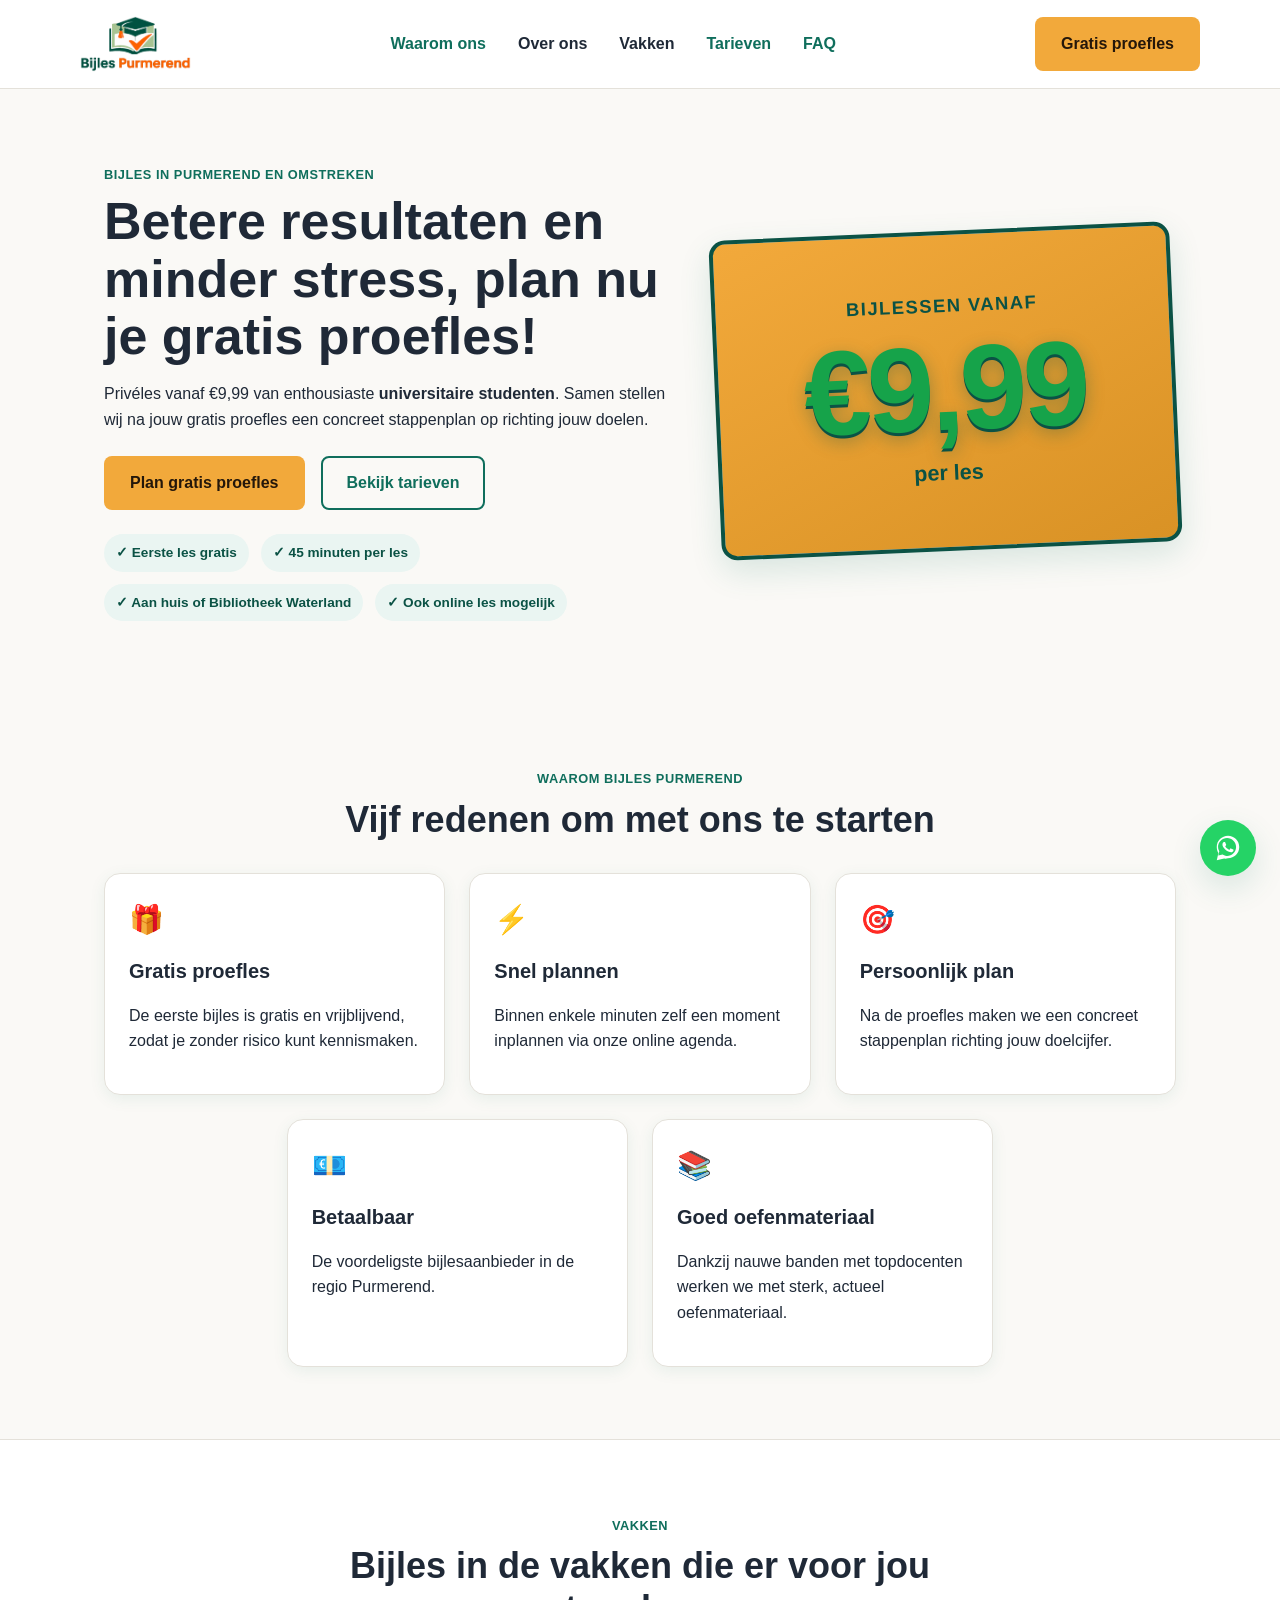
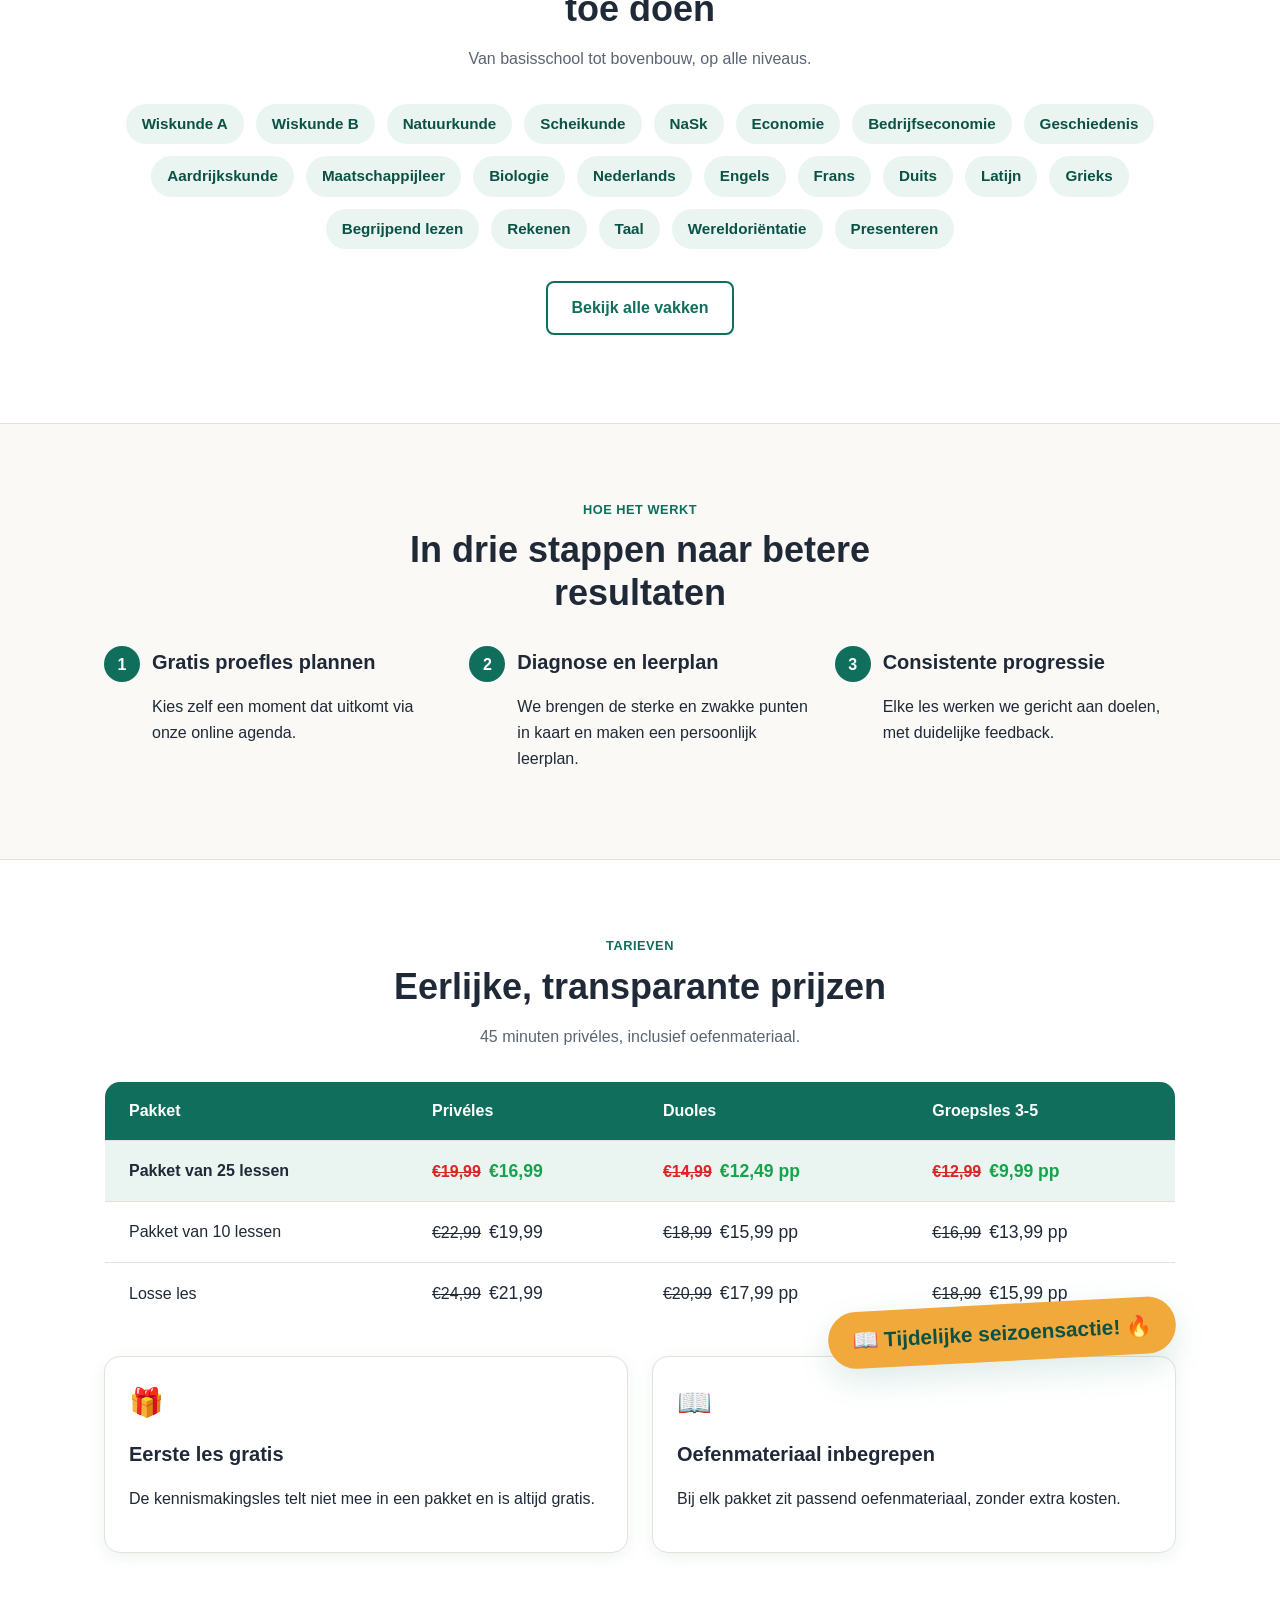
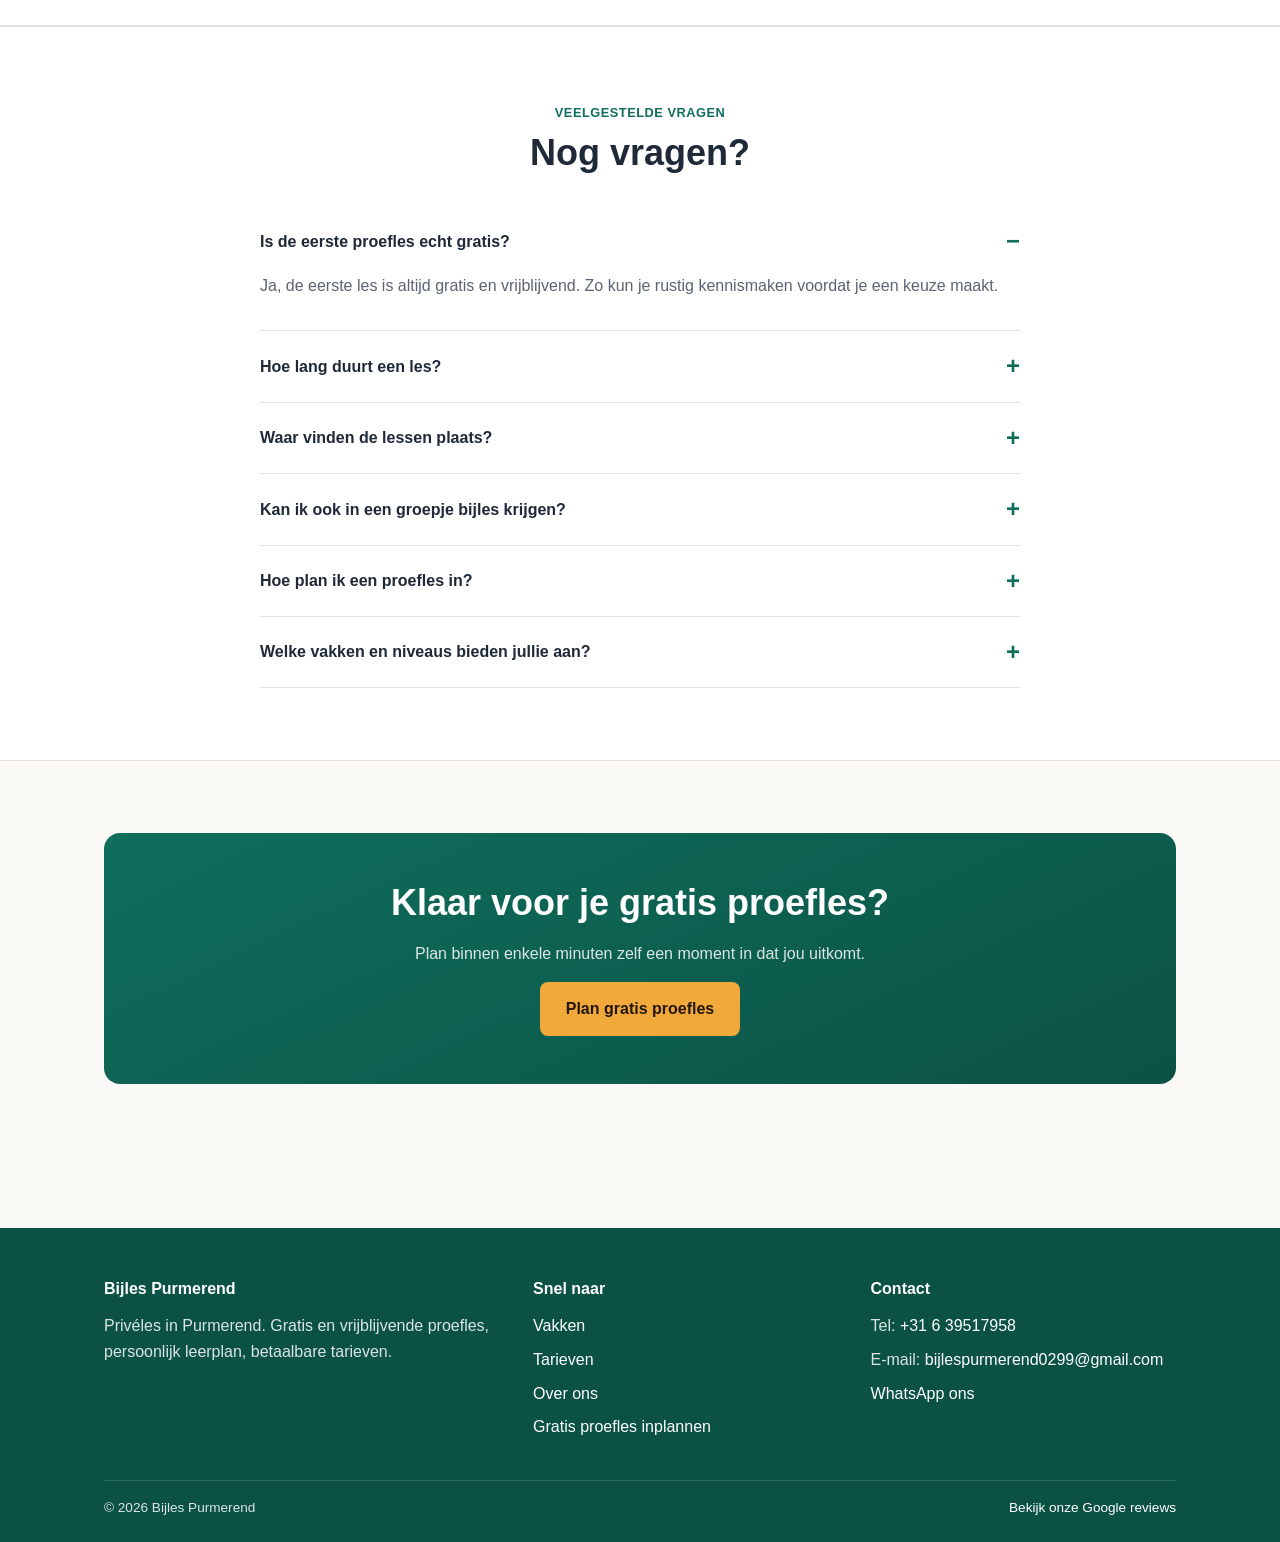
==== commit cbff78b5: "Vervang placeholder-logo door echt logo, vergroot op desktop, tekstfix vakken - Nieuw logo (images/l" ====
--- a/index.html
+++ b/index.html
@@ -5,7 +5,7 @@
   <meta name="viewport" content="width=device-width, initial-scale=1.0">
   <title>Bijles Purmerend — Persoonlijke bijles met gratis proefles</title>
   <meta name="description" content="Privéles in Purmerend en omstreken voor wiskunde, talen, economie en meer. Eerste proefles altijd gratis. Plan direct online in.">
-  <link rel="icon" href="images/logo.svg" type="image/svg+xml">
+  <link rel="icon" href="images/favicon.png" type="image/png">
   <link rel="stylesheet" href="css/style.css">
 </head>
 <body>
@@ -13,8 +13,7 @@
   <header class="site-header">
     <div class="container nav">
       <a class="logo" href="index.html">
-        <img src="images/logo.svg" alt="" width="32" height="32">
-        Bijles Purmerend
+        <img src="images/logo.png" alt="Bijles Purmerend">
       </a>
       <nav class="nav-links" id="nav-links" aria-label="Hoofdmenu">
         <a href="index.html#waarom-ons">Waarom ons</a>
@@ -126,7 +125,7 @@
           <span class="tag">Rekenen</span>
           <span class="tag">Taal</span>
           <span class="tag">Wereldoriëntatie</span>
-          <span class="tag">Presentaties</span>
+          <span class="tag">Presenteren</span>
         </div>
         <p class="text-center mt-6"><a class="btn btn--outline" href="vakken.html">Bekijk alle vakken</a></p>
       </div>
--- a/css/style.css
+++ b/css/style.css
@@ -237,8 +237,14 @@
 }
 
 .logo img {
-  height: 32px;
-  width: 32px;
+  height: 40px;
+  width: auto;
+}
+
+@media (min-width: 861px) {
+  .logo img {
+    height: 56px;
+  }
 }
 
 .nav-links {
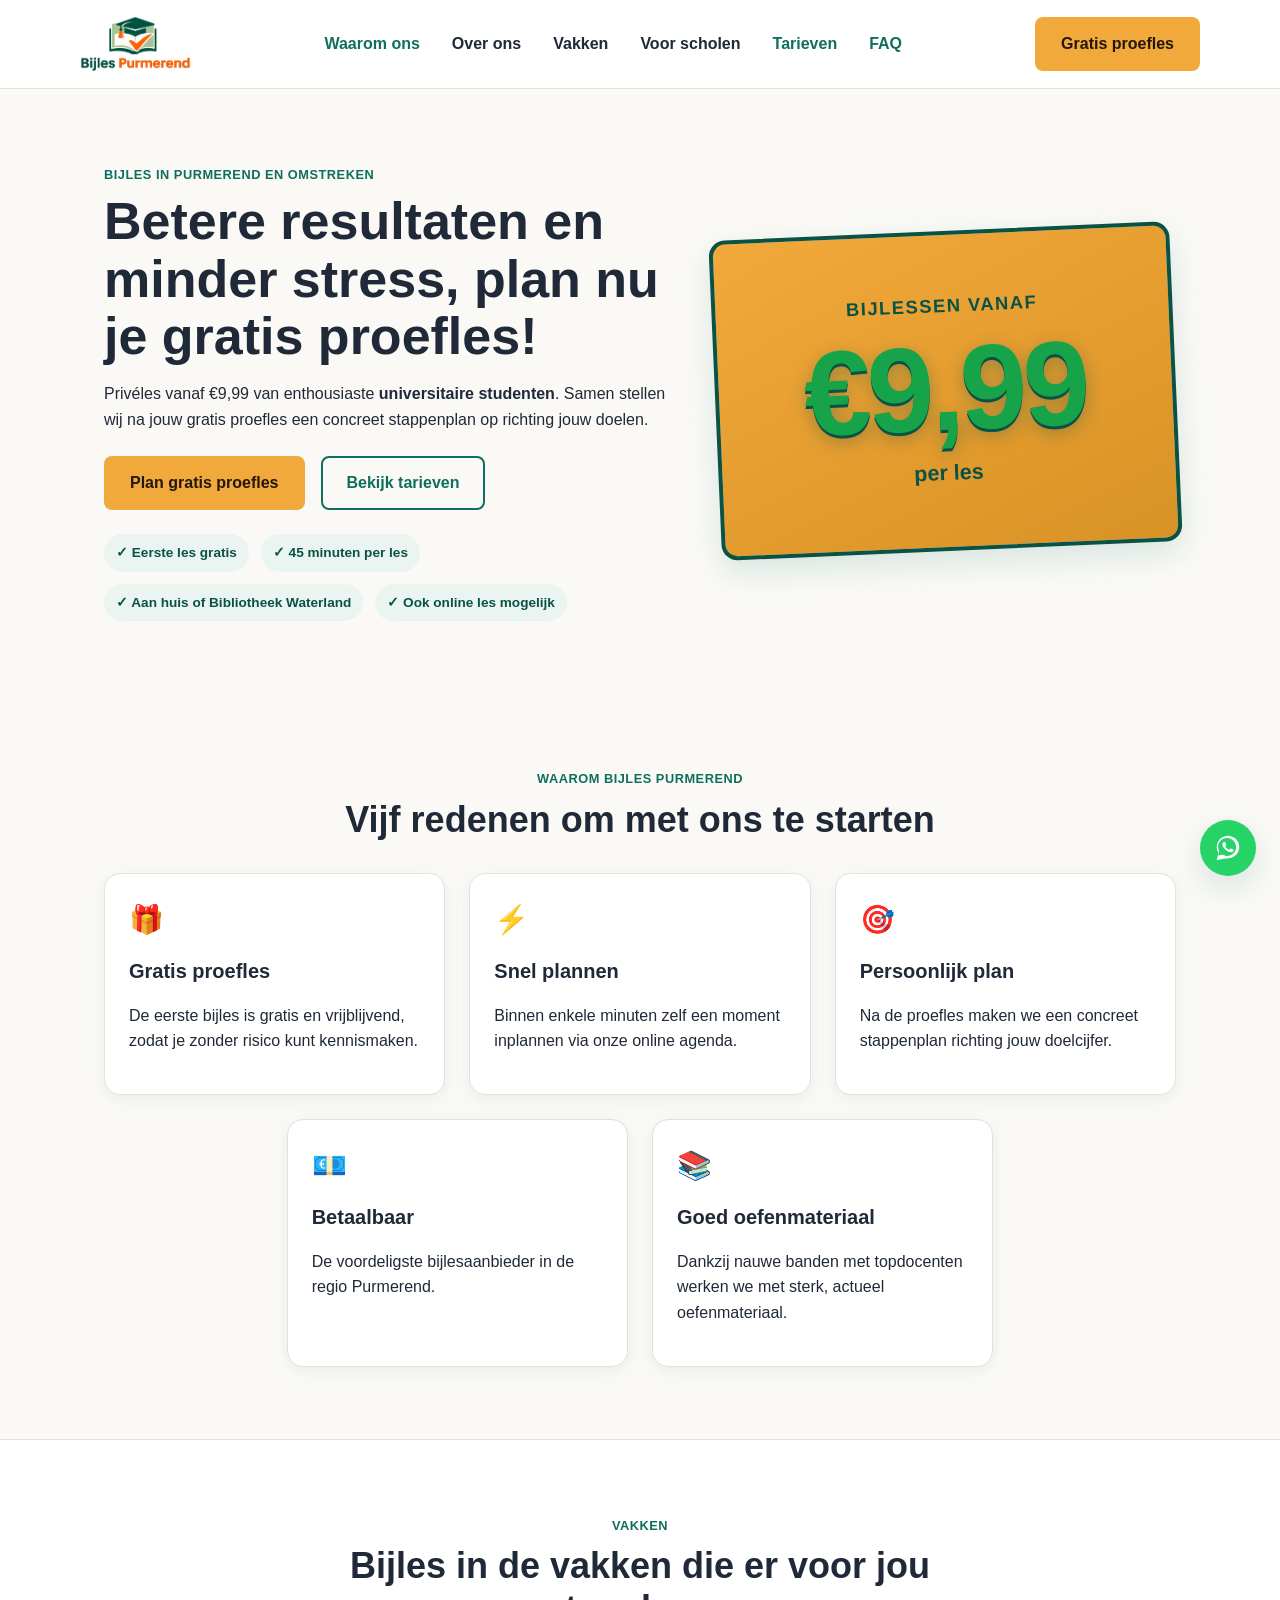
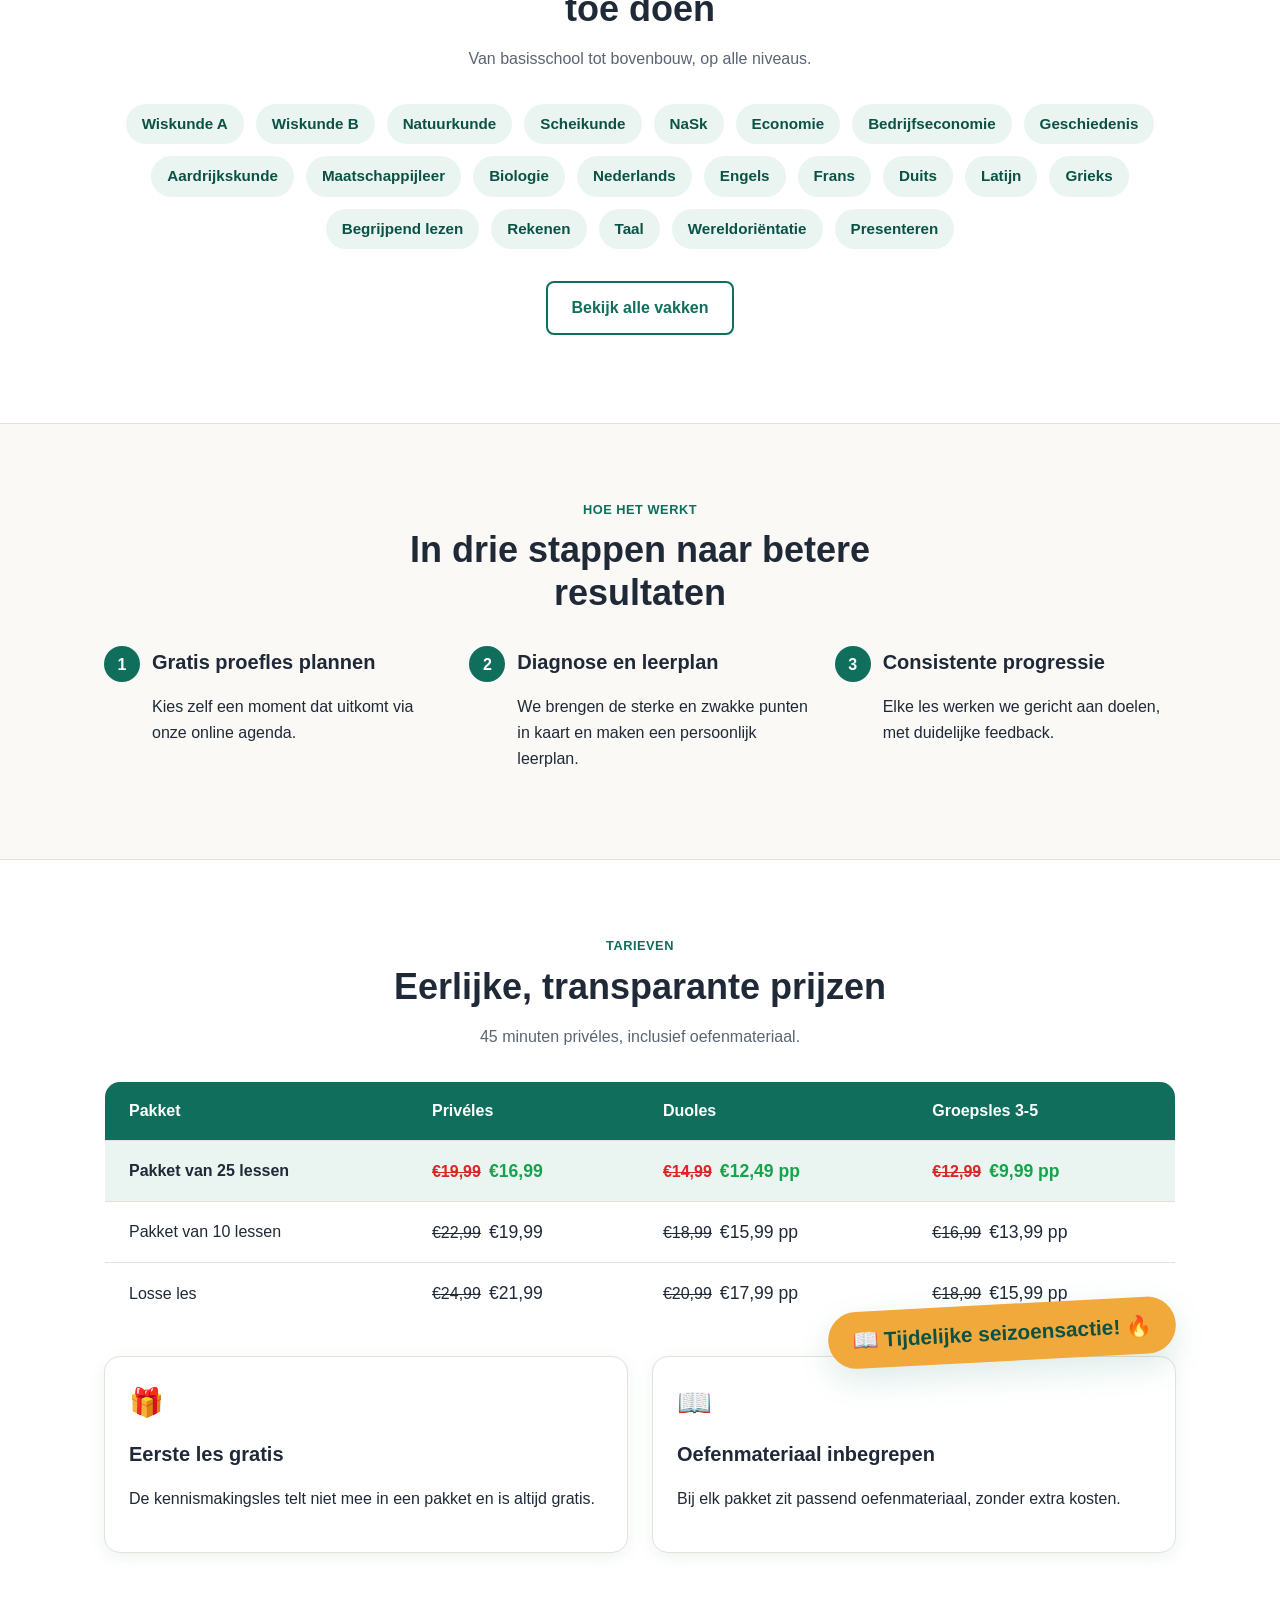
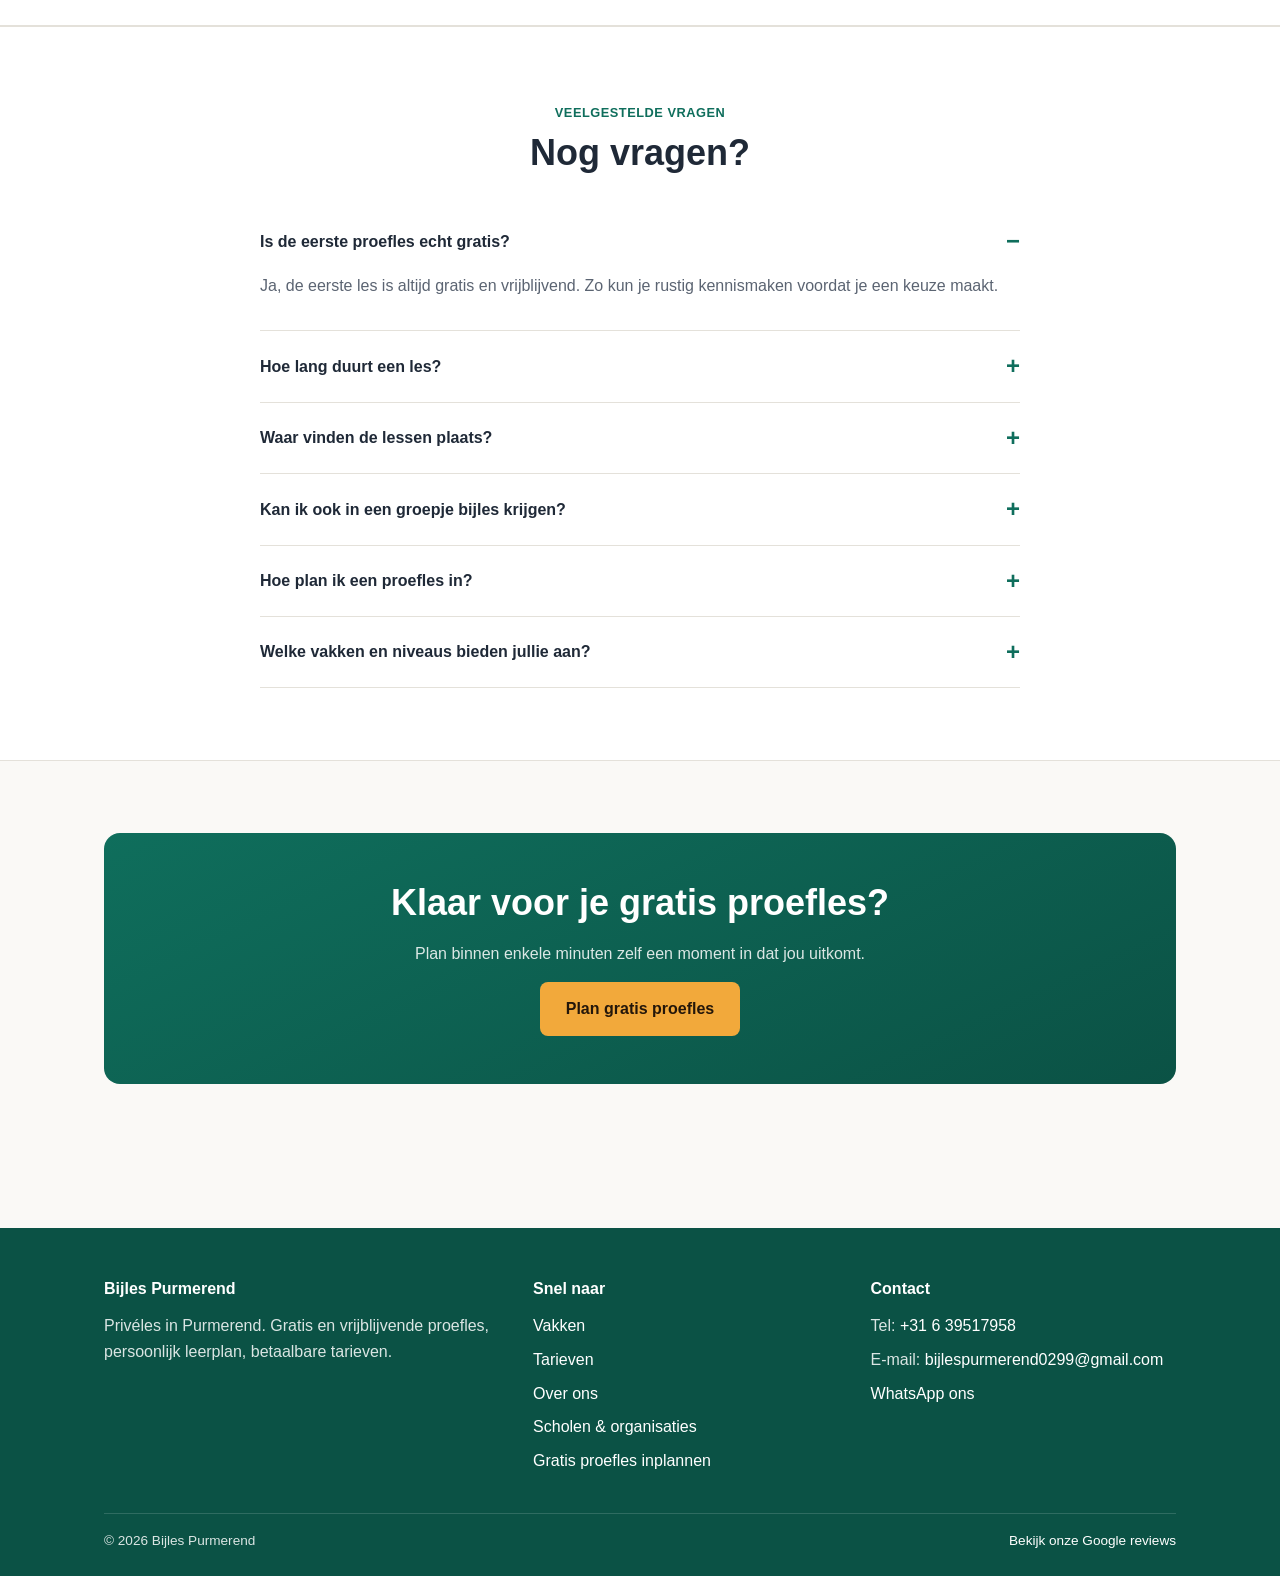
==== commit 471e1e9b: "Voeg scholen-pagina toe met Formspree-gekoppeld aanvraagformulier Nieuwe pagina scholen.html voor sc" ====
--- a/index.html
+++ b/index.html
@@ -19,6 +19,7 @@
         <a href="index.html#waarom-ons">Waarom ons</a>
         <a href="over-ons.html">Over ons</a>
         <a href="vakken.html">Vakken</a>
+        <a href="scholen.html">Voor scholen</a>
         <a href="index.html#tarieven">Tarieven</a>        <a href="index.html#faq">FAQ</a>
       </nav>
       <div class="nav-actions">
@@ -272,7 +273,8 @@
           <ul>
             <li><a href="vakken.html">Vakken</a></li>
             <li><a href="index.html#tarieven">Tarieven</a></li>
-            <li><a href="over-ons.html">Over ons</a></li>            <li><a href="proefles-inplannen.html">Gratis proefles inplannen</a></li>
+            <li><a href="over-ons.html">Over ons</a></li>
+            <li><a href="scholen.html">Scholen &amp; organisaties</a></li>            <li><a href="proefles-inplannen.html">Gratis proefles inplannen</a></li>
           </ul>
         </div>
         <div>
--- a/css/style.css
+++ b/css/style.css
@@ -833,6 +833,64 @@
   text-align: center;
 }
 
+/* Formulier (bv. scholen-aanvraag) */
+.form-group {
+  margin-bottom: var(--space-4);
+}
+
+.form-group label {
+  display: block;
+  font-weight: 700;
+  margin-bottom: var(--space-2);
+}
+
+.form-group .optional {
+  font-weight: 400;
+  color: var(--color-text-muted);
+}
+
+.form-group input,
+.form-group textarea {
+  width: 100%;
+  font-family: inherit;
+  font-size: 1rem;
+  color: var(--color-text);
+  background: var(--color-bg);
+  border: 1px solid var(--color-border);
+  border-radius: var(--radius);
+  padding: var(--space-3);
+}
+
+.form-group textarea {
+  resize: vertical;
+  min-height: 120px;
+}
+
+.form-group input:focus,
+.form-group textarea:focus {
+  border-color: var(--color-primary);
+}
+
+.form-success {
+  background: var(--color-success-bg);
+  color: var(--color-primary-dark);
+  border-radius: var(--radius);
+  padding: var(--space-4);
+  font-weight: 700;
+  margin-top: var(--space-4);
+  margin-bottom: 0;
+}
+
+.form-error {
+  background: rgba(220, 38, 38, 0.08);
+  color: var(--color-deal-was);
+  border-radius: var(--radius);
+  padding: var(--space-4);
+  font-weight: 700;
+  margin-top: var(--space-4);
+  margin-bottom: 0;
+}
+
 /* CTA band */
 .cta-band {
   background: linear-gradient(
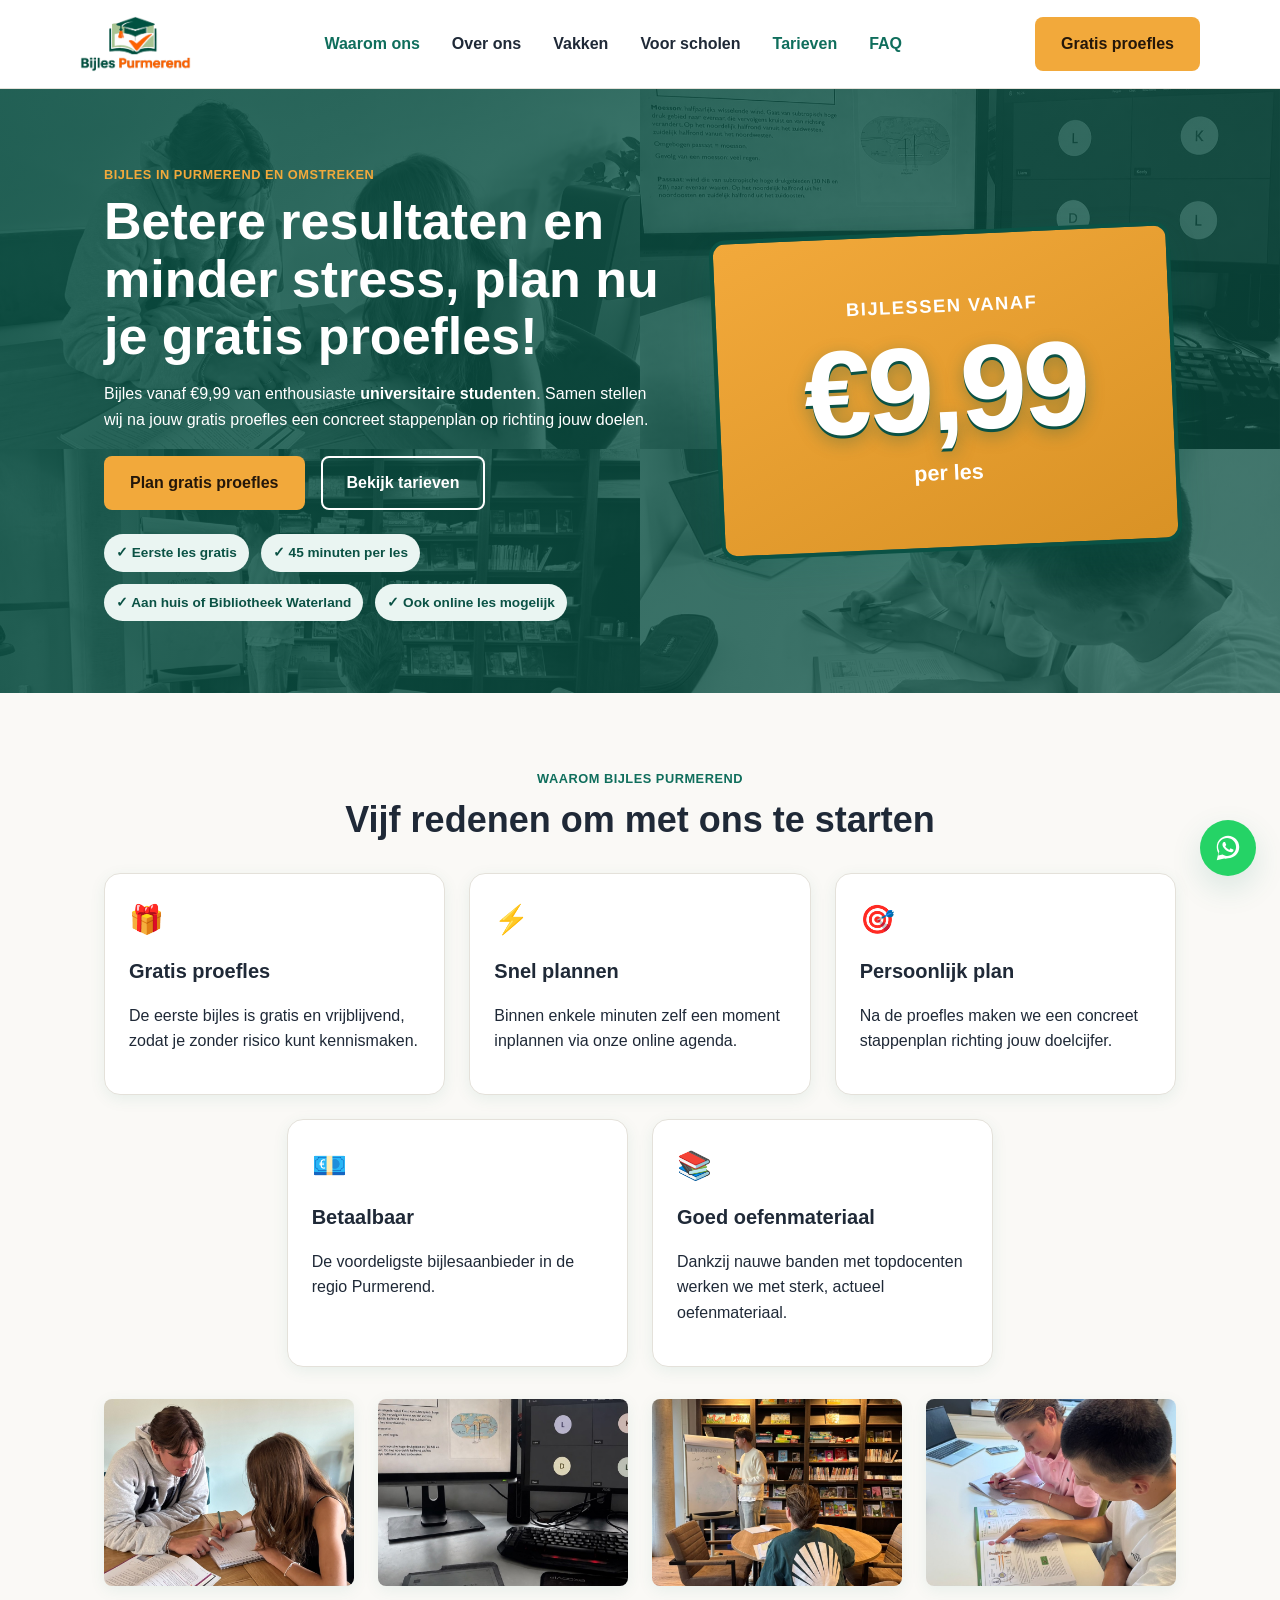
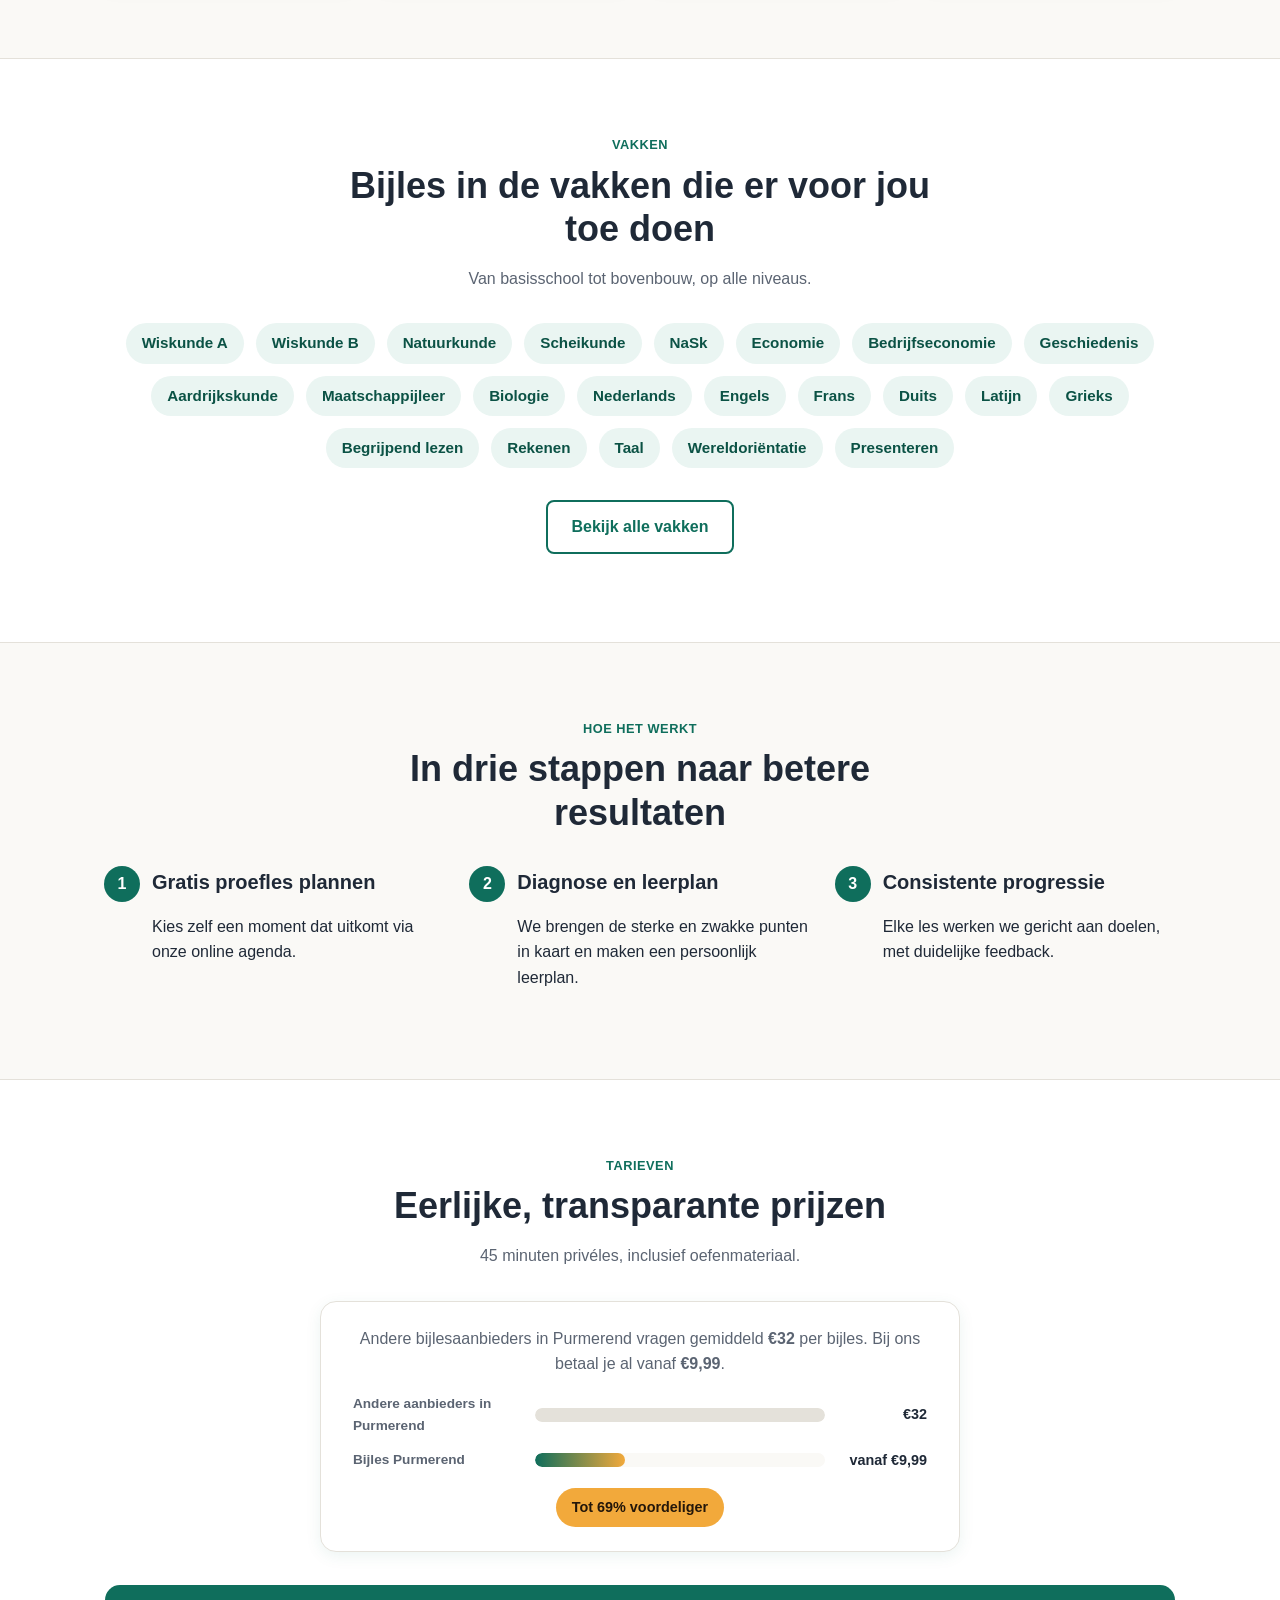
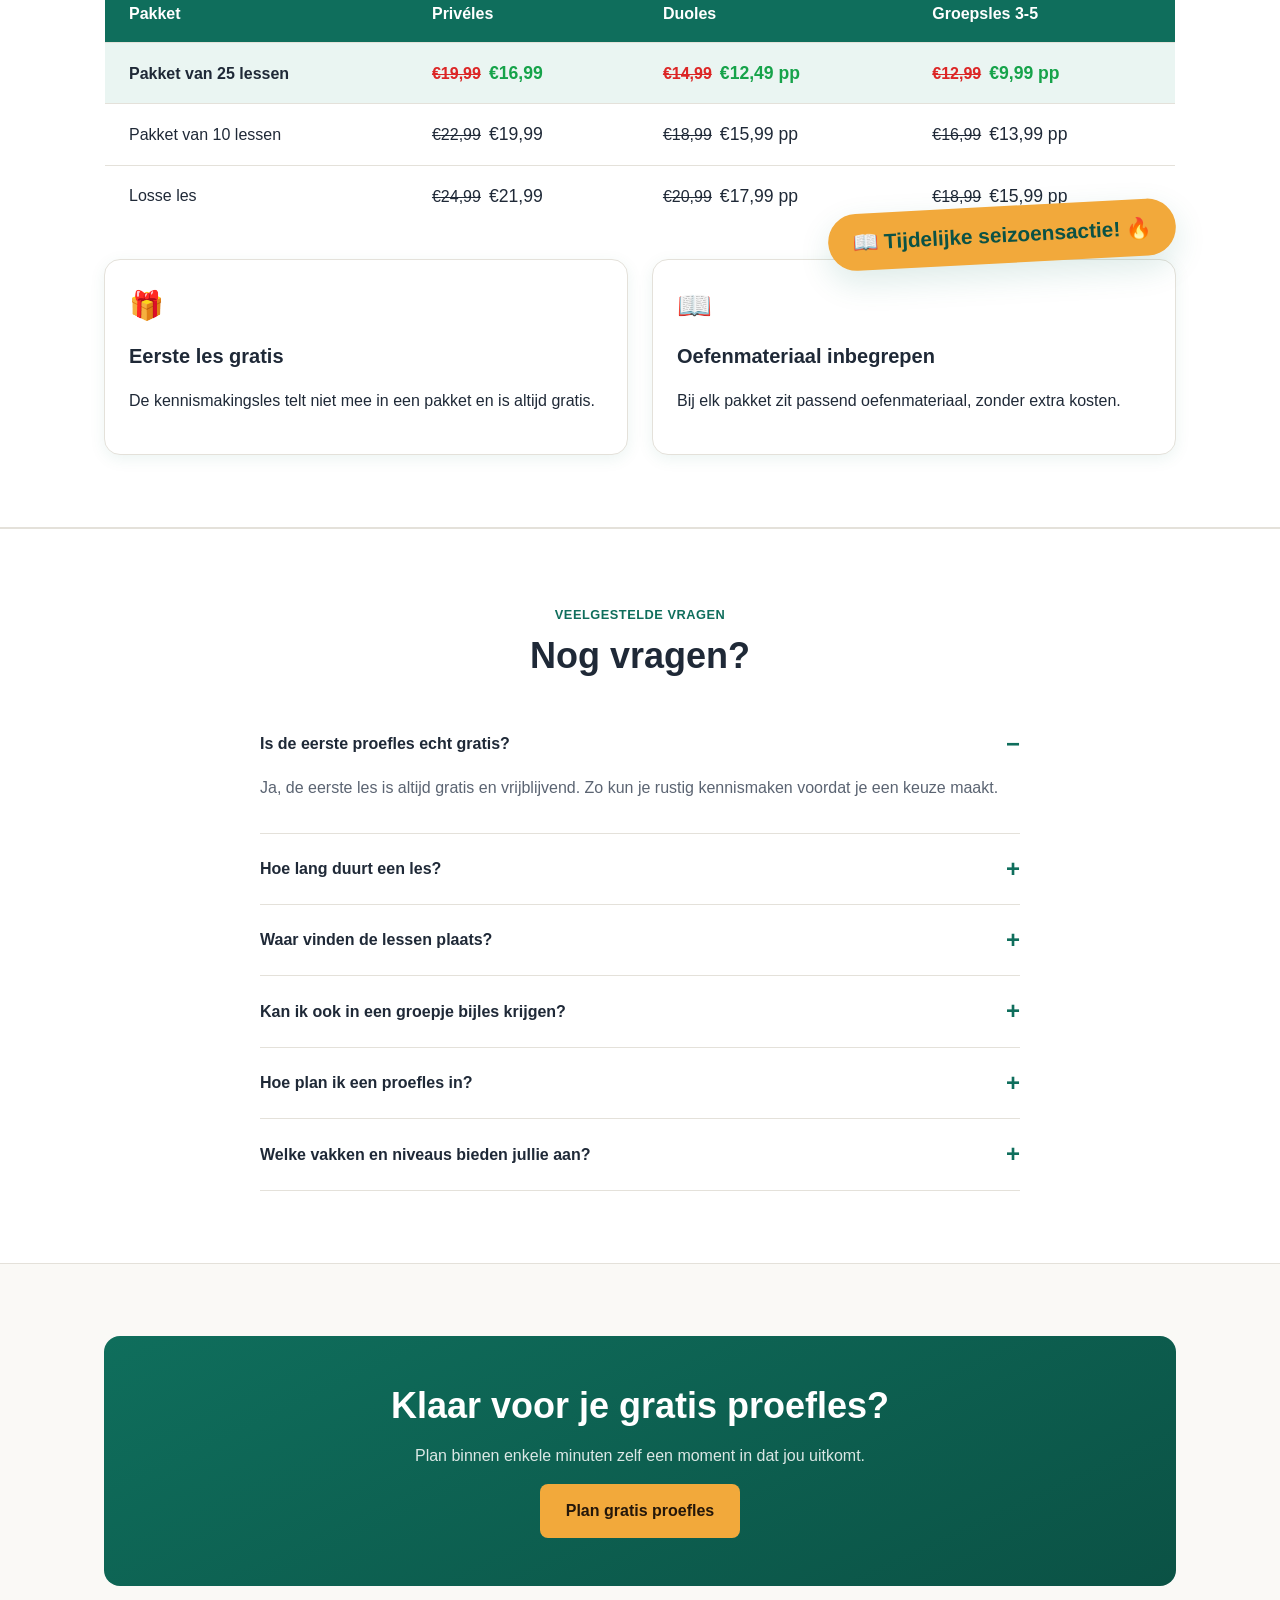
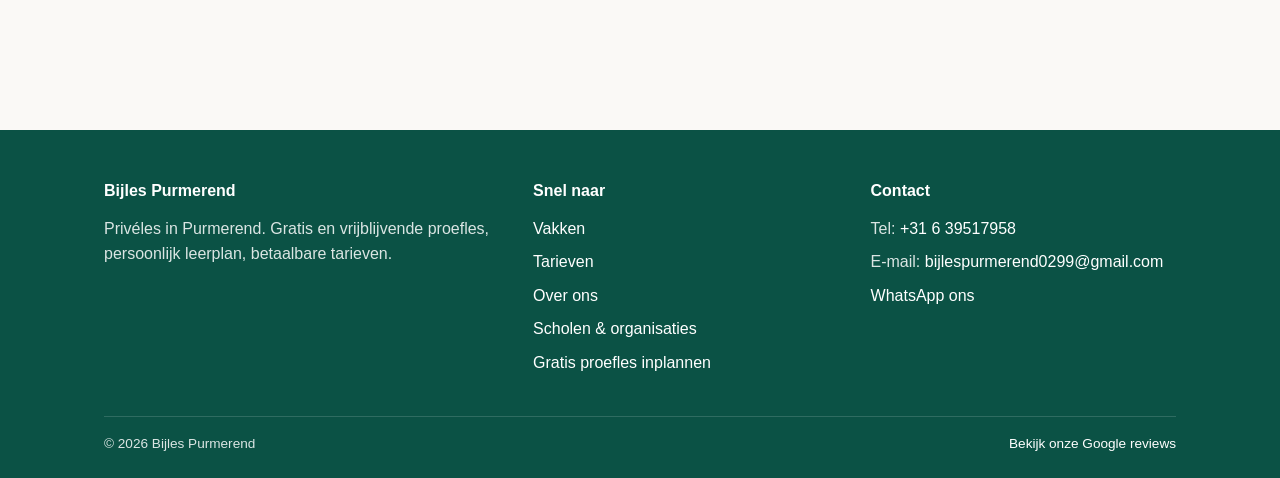
==== commit 4902b09c: "Voeg foto's van bijlesmomenten toe en prijsvergelijking op homepage Zwart-wit fotoachtergrond in de " ====
--- a/index.html
+++ b/index.html
@@ -33,11 +33,17 @@
 
     <!-- Hero -->
     <section class="hero">
+      <div class="hero-bg" aria-hidden="true">
+        <img src="images/lesmomenten/foto-01.jpg" alt="">
+        <img src="images/lesmomenten/foto-02.jpg" alt="">
+        <img src="images/lesmomenten/foto-03.jpg" alt="">
+        <img src="images/lesmomenten/foto-04.jpg" alt="">
+      </div>
       <div class="container">
         <div>
           <span class="eyebrow">Bijles in Purmerend en omstreken</span>
           <h1>Betere resultaten en minder stress, plan nu je gratis proefles!</h1>
-          <p>Privéles vanaf €9,99 van enthousiaste <strong>universitaire studenten</strong>. Samen stellen wij na jouw gratis proefles een concreet stappenplan op richting jouw doelen.</p>
+          <p>Bijles vanaf €9,99 van enthousiaste <strong>universitaire studenten</strong>. Samen stellen wij na jouw gratis proefles een concreet stappenplan op richting jouw doelen.</p>
           <div class="hero-actions">
             <a class="btn btn--primary" href="proefles-inplannen.html">Plan gratis proefles</a>
             <a class="btn btn--outline" href="#tarieven">Bekijk tarieven</a>
@@ -92,6 +98,12 @@
             <h3>Goed oefenmateriaal</h3>
             <p>Dankzij nauwe banden met topdocenten werken we met sterk, actueel oefenmateriaal.</p>
           </div>
+        </div>
+        <div class="grid grid--4 lesmomenten-grid">
+          <img src="images/lesmomenten/foto-01.jpg" alt="Bijlesmoment">
+          <img src="images/lesmomenten/foto-02.jpg" alt="Bijlesmoment">
+          <img src="images/lesmomenten/foto-03.jpg" alt="Bijlesmoment">
+          <img src="images/lesmomenten/foto-04.jpg" alt="Bijlesmoment">
         </div>
       </div>
     </section>
@@ -163,6 +175,26 @@
           <span class="eyebrow">Tarieven</span>
           <h2>Eerlijke, transparante prijzen</h2>
           <p>45 minuten privéles, inclusief oefenmateriaal.</p>
+        </div>
+        <div class="price-compare">
+          <p>Andere bijlesaanbieders in Purmerend vragen gemiddeld <strong>€32</strong> per bijles. Bij ons betaal je al vanaf <strong>€9,99</strong>.</p>
+          <div class="price-compare-bars">
+            <div class="price-compare-row">
+              <span class="price-compare-label">Andere aanbieders in Purmerend</span>
+              <div class="price-compare-track">
+                <div class="price-compare-fill price-compare-fill--other" style="width: 100%;"></div>
+              </div>
+              <span class="price-compare-value">€32</span>
+            </div>
+            <div class="price-compare-row">
+              <span class="price-compare-label">Bijles Purmerend</span>
+              <div class="price-compare-track">
+                <div class="price-compare-fill price-compare-fill--us" style="width: 31%;"></div>
+              </div>
+              <span class="price-compare-value">vanaf €9,99</span>
+            </div>
+          </div>
+          <span class="price-compare-badge">Tot 69% voordeliger</span>
         </div>
         <div class="pricing-wrap">
           <div class="pricing-table-view">
--- a/css/style.css
+++ b/css/style.css
@@ -207,6 +207,18 @@
   }
 }
 
+.lesmomenten-grid {
+  margin-top: var(--space-6);
+}
+
+.lesmomenten-grid img {
+  border-radius: var(--radius);
+  aspect-ratio: 4 / 3;
+  object-fit: cover;
+  width: 100%;
+  box-shadow: var(--shadow);
+}
+
 /* ---------- Header / navigatie ---------- */
 .site-header {
   position: sticky;
@@ -431,14 +443,60 @@
 
 /* Hero */
 .hero {
+  position: relative;
+  overflow: hidden;
   padding: var(--space-8) 0;
 }
 
+.hero-bg {
+  position: absolute;
+  inset: 0;
+  z-index: 0;
+  display: grid;
+  grid-template-columns: repeat(2, 1fr);
+  grid-template-rows: repeat(2, 1fr);
+}
+
+.hero-bg img {
+  width: 100%;
+  height: 100%;
+  object-fit: cover;
+  filter: grayscale(100%);
+}
+
+.hero-bg::after {
+  content: "";
+  position: absolute;
+  inset: 0;
+  background: linear-gradient(120deg, rgba(11, 82, 69, 0.88), rgba(11, 82, 69, 0.72));
+}
+
 .hero .container {
+  position: relative;
+  z-index: 1;
   display: grid;
   grid-template-columns: 1.1fr 0.9fr;
   gap: var(--space-7);
   align-items: center;
+}
+
+.hero .eyebrow {
+  color: var(--color-accent);
+}
+
+.hero h1,
+.hero p {
+  color: #fff;
+}
+
+.hero .btn--outline {
+  border-color: #fff;
+  color: #fff;
+}
+
+.hero .btn--outline:hover {
+  background: #fff;
+  color: var(--color-primary-dark);
 }
 
 .hero-actions {
@@ -526,6 +584,15 @@
   .hero-visual {
     min-height: 220px;
     transform: rotate(-1.5deg);
+  }
+  /* Hero wordt hoger doordat tekst en prijskaart onder elkaar staan;
+     1 volle foto oogt rustiger dan een 2x2-rooster uitgerekt over die hoogte. */
+  .hero-bg {
+    grid-template-columns: 1fr;
+    grid-template-rows: 1fr;
+  }
+  .hero-bg img:not(:first-child) {
+    display: none;
   }
 }
 
@@ -563,6 +630,100 @@
 }
 
 /* Tarieven */
+.price-compare {
+  max-width: 640px;
+  margin: 0 auto var(--space-6);
+  background: var(--color-surface);
+  border: 1px solid var(--color-border);
+  border-radius: var(--radius-lg);
+  padding: var(--space-5) var(--space-6);
+  box-shadow: var(--shadow);
+  text-align: center;
+}
+
+.price-compare p {
+  color: var(--color-text-muted);
+  margin: 0 0 var(--space-4);
+}
+
+.price-compare-bars {
+  display: flex;
+  flex-direction: column;
+  gap: var(--space-3);
+  text-align: left;
+}
+
+.price-compare-row {
+  display: grid;
+  grid-template-columns: 170px 1fr 90px;
+  align-items: center;
+  gap: var(--space-3);
+}
+
+.price-compare-label {
+  font-size: 0.85rem;
+  font-weight: 600;
+  color: var(--color-text-muted);
+}
+
+.price-compare-track {
+  background: var(--color-bg);
+  border-radius: 999px;
+  height: 14px;
+  overflow: hidden;
+}
+
+.price-compare-fill {
+  height: 100%;
+  border-radius: 999px;
+}
+
+.price-compare-fill--other {
+  background: var(--color-border);
+}
+
+.price-compare-fill--us {
+  background: linear-gradient(90deg, var(--color-primary), var(--color-accent));
+}
+
+.price-compare-value {
+  font-weight: 700;
+  text-align: right;
+  font-size: 0.9rem;
+  white-space: nowrap;
+}
+
+.price-compare-badge {
+  display: inline-block;
+  margin-top: var(--space-4);
+  background: var(--color-accent);
+  color: #24170a;
+  font-weight: 800;
+  padding: var(--space-2) var(--space-4);
+  border-radius: 999px;
+  font-size: 0.9rem;
+}
+
+@media (max-width: 640px) {
+  .price-compare {
+    padding: var(--space-4);
+  }
+  .price-compare-bars {
+    gap: var(--space-4);
+  }
+  .price-compare-row {
+    grid-template-columns: 1fr;
+    gap: var(--space-1);
+  }
+  .price-compare-value {
+    text-align: left;
+  }
+  .price-compare-badge {
+    font-size: 0.85rem;
+    white-space: normal;
+  }
+}
+
 .pricing-wrap {
   position: relative;
   margin-bottom: var(--space-5);
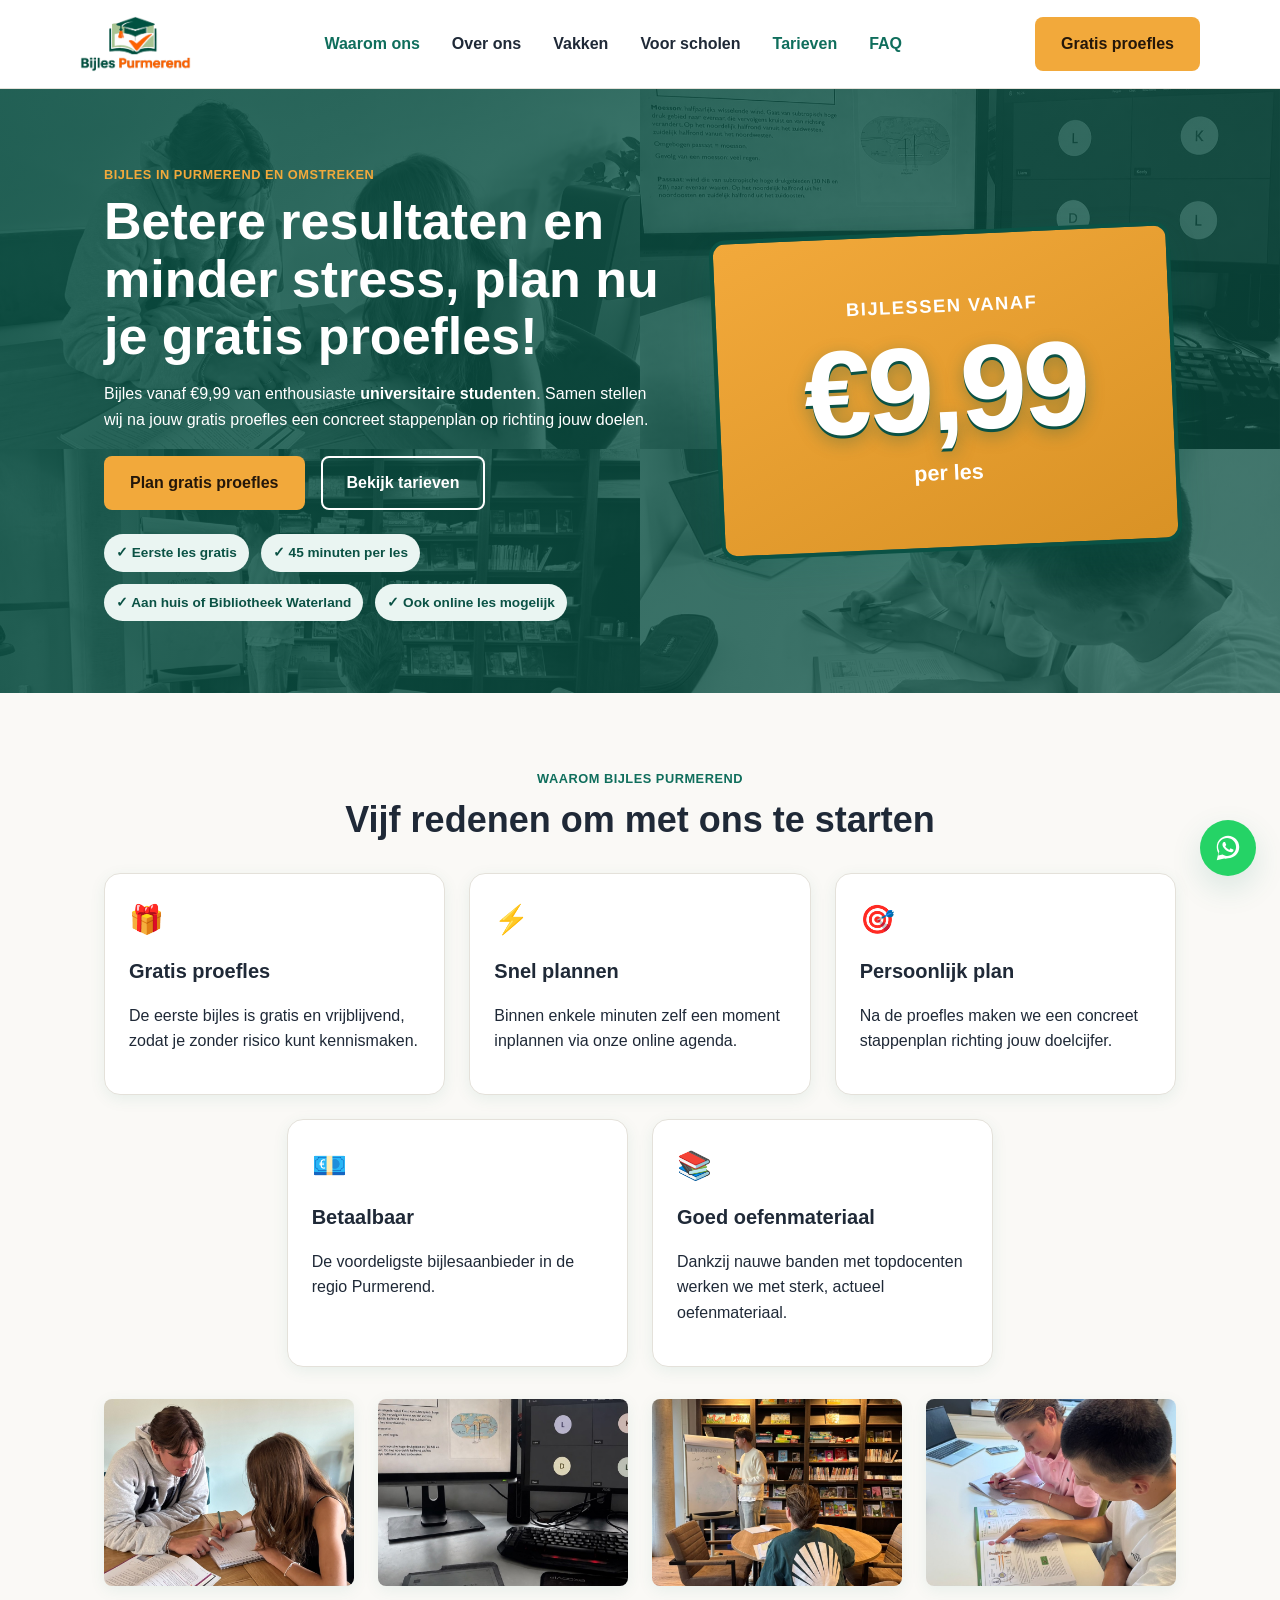
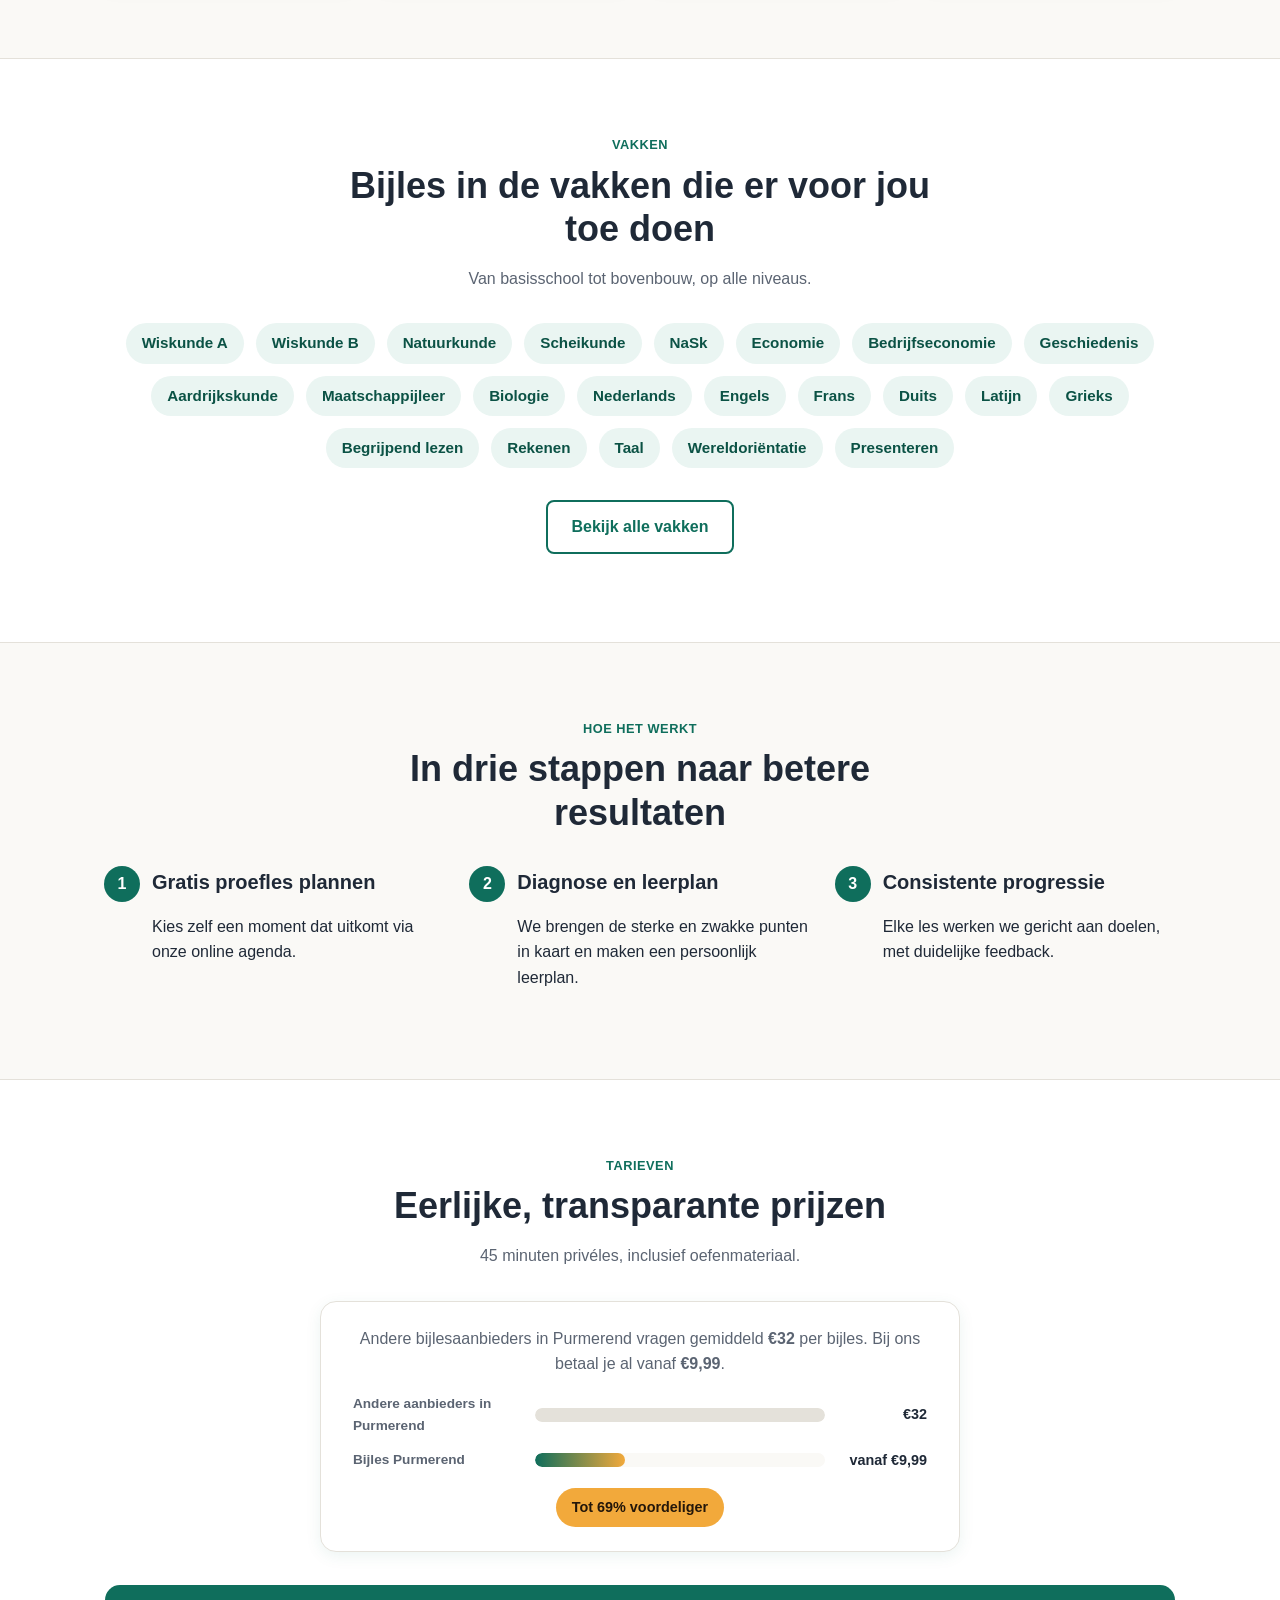
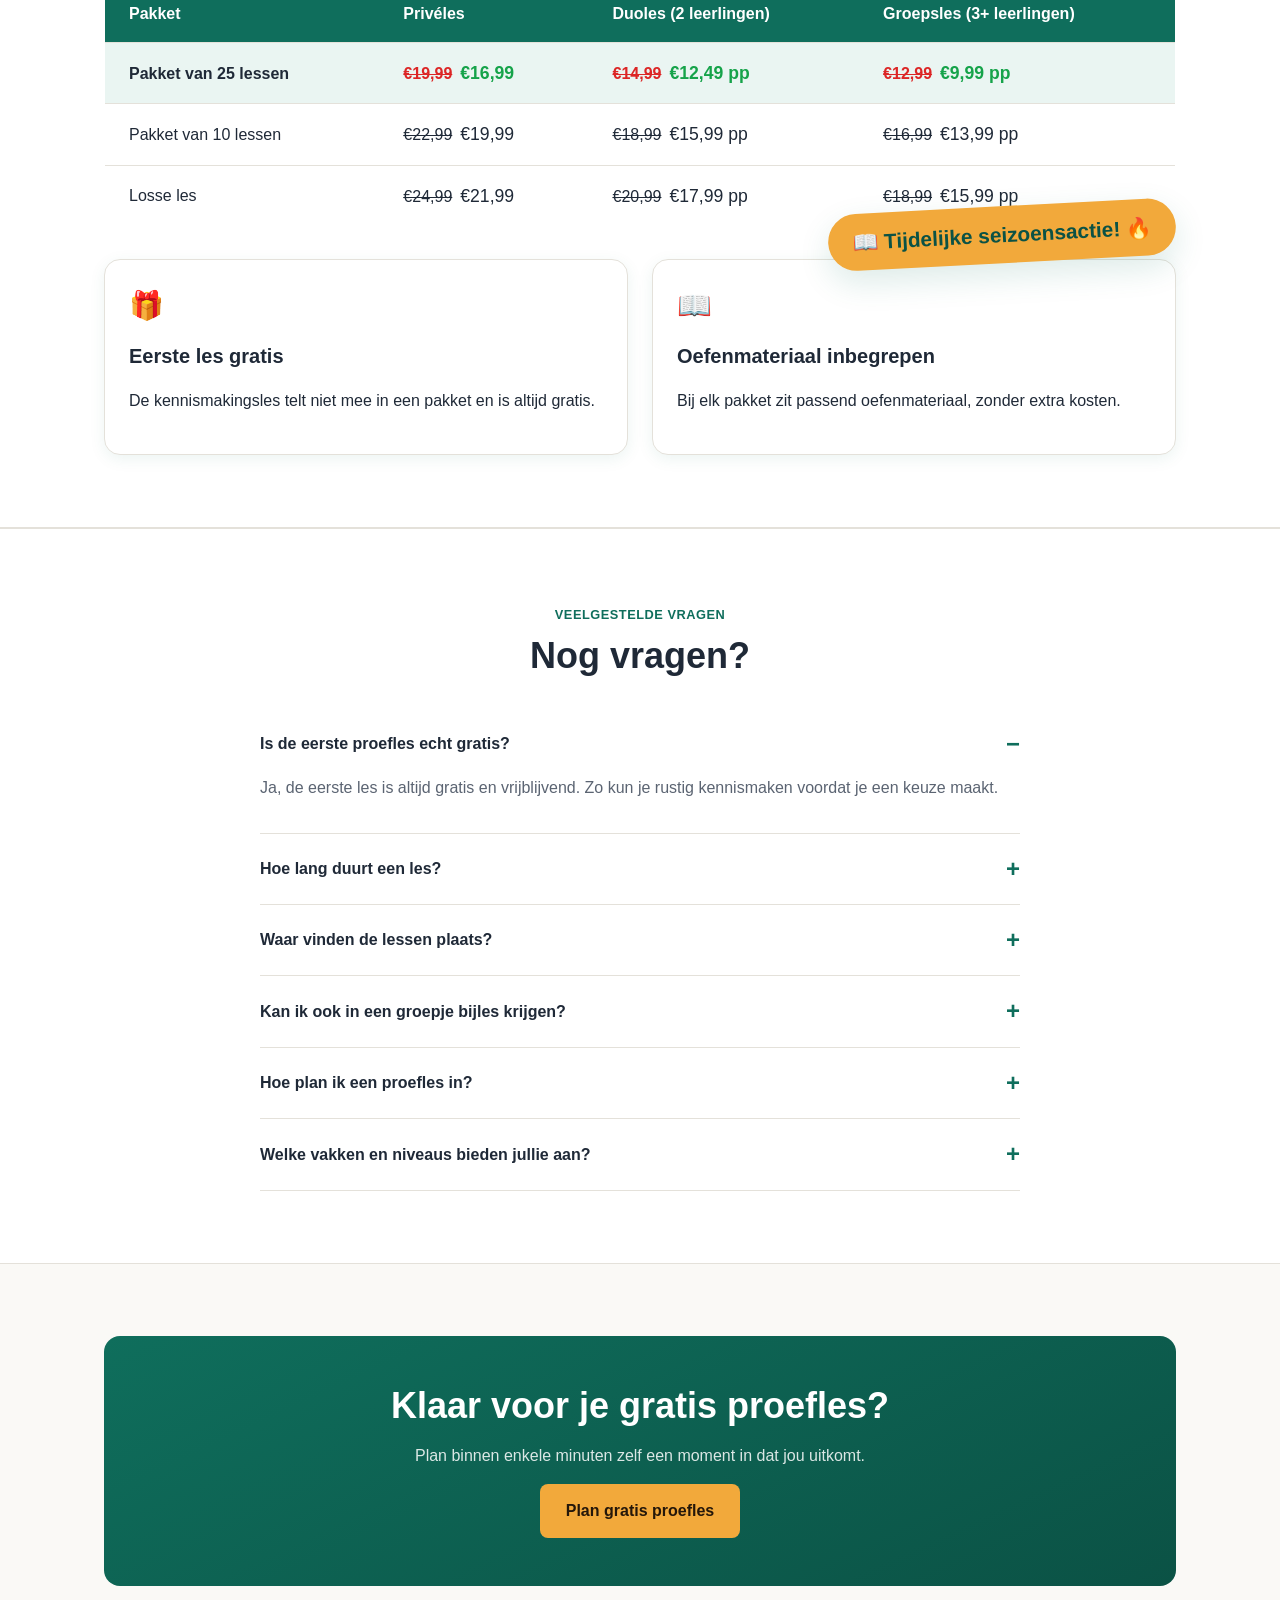
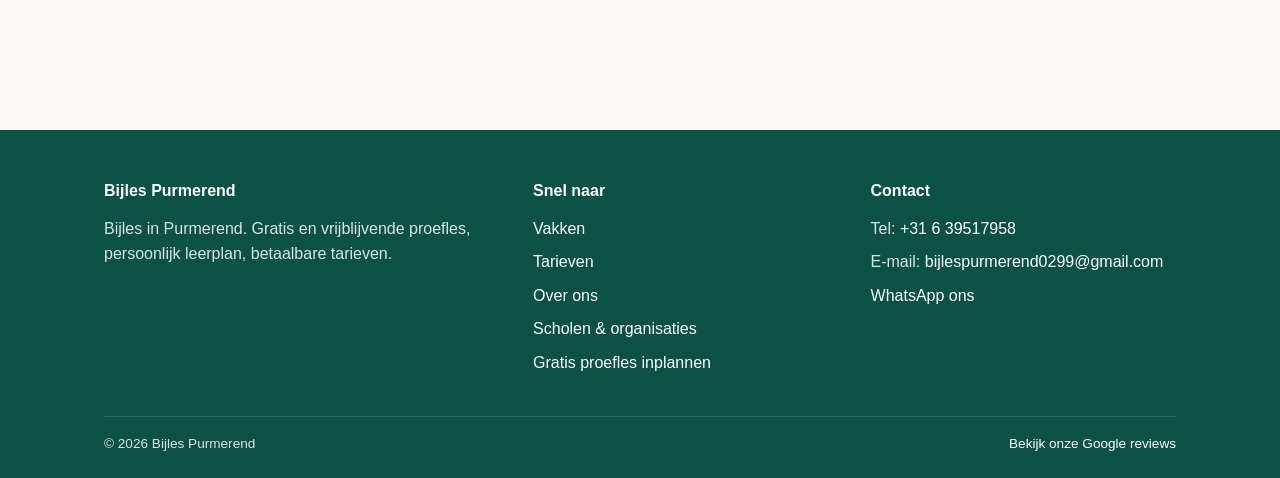
==== commit 5dff4807: "Update scholen-pagina content en pas footer-tekst site-wide aan - Universiteiten van Loek en Joshua " ====
--- a/index.html
+++ b/index.html
@@ -200,7 +200,7 @@
           <div class="pricing-table-view">
             <table class="pricing-table">
               <thead>
-                <tr><th>Pakket</th><th>Privéles</th><th>Duoles</th><th>Groepsles 3-5</th></tr>
+                <tr><th>Pakket</th><th>Privéles</th><th>Duoles (2 leerlingen)</th><th>Groepsles (3+ leerlingen)</th></tr>
               </thead>
               <tbody>
                 <tr class="is-highlight">
@@ -298,7 +298,7 @@
       <div class="footer-grid">
         <div>
           <h4>Bijles Purmerend</h4>
-          <p>Privéles in Purmerend. Gratis en vrijblijvende proefles, persoonlijk leerplan, betaalbare tarieven.</p>
+          <p>Bijles in Purmerend. Gratis en vrijblijvende proefles, persoonlijk leerplan, betaalbare tarieven.</p>
         </div>
         <div>
           <h4>Snel naar</h4>
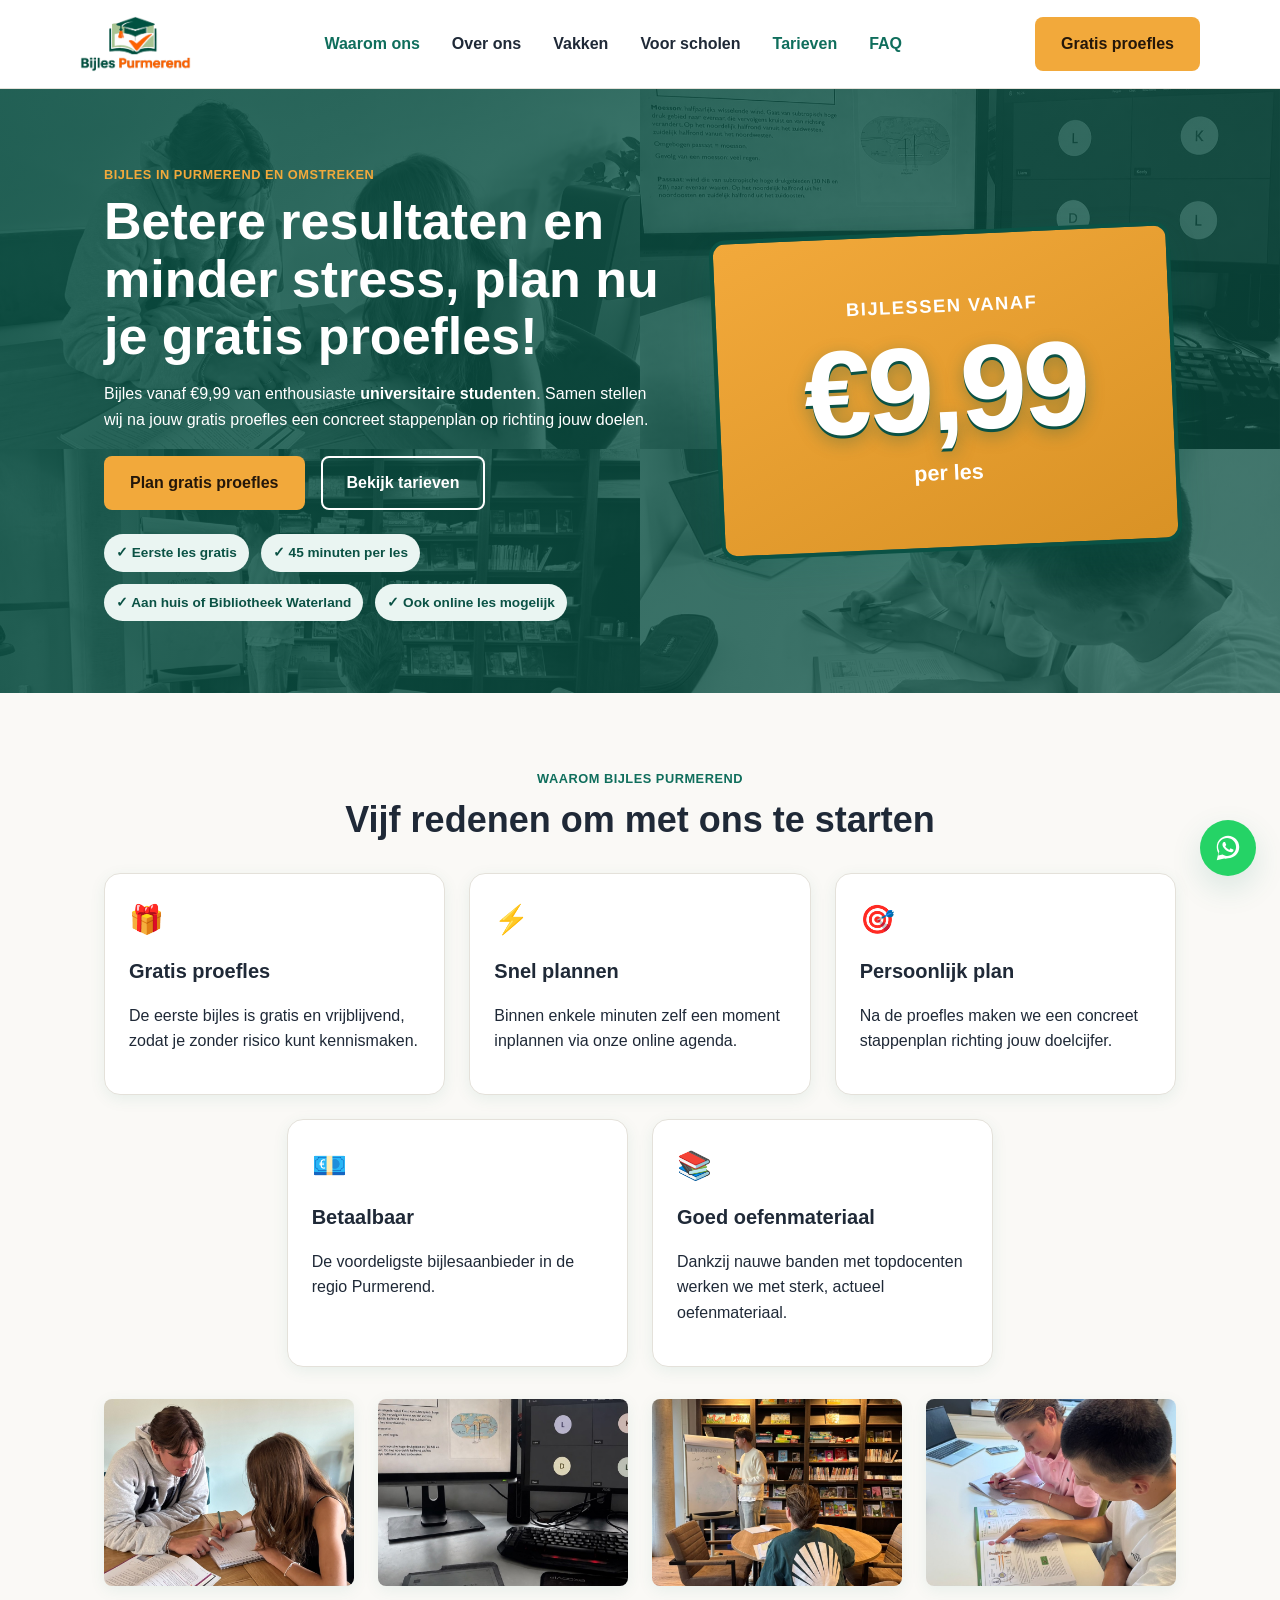
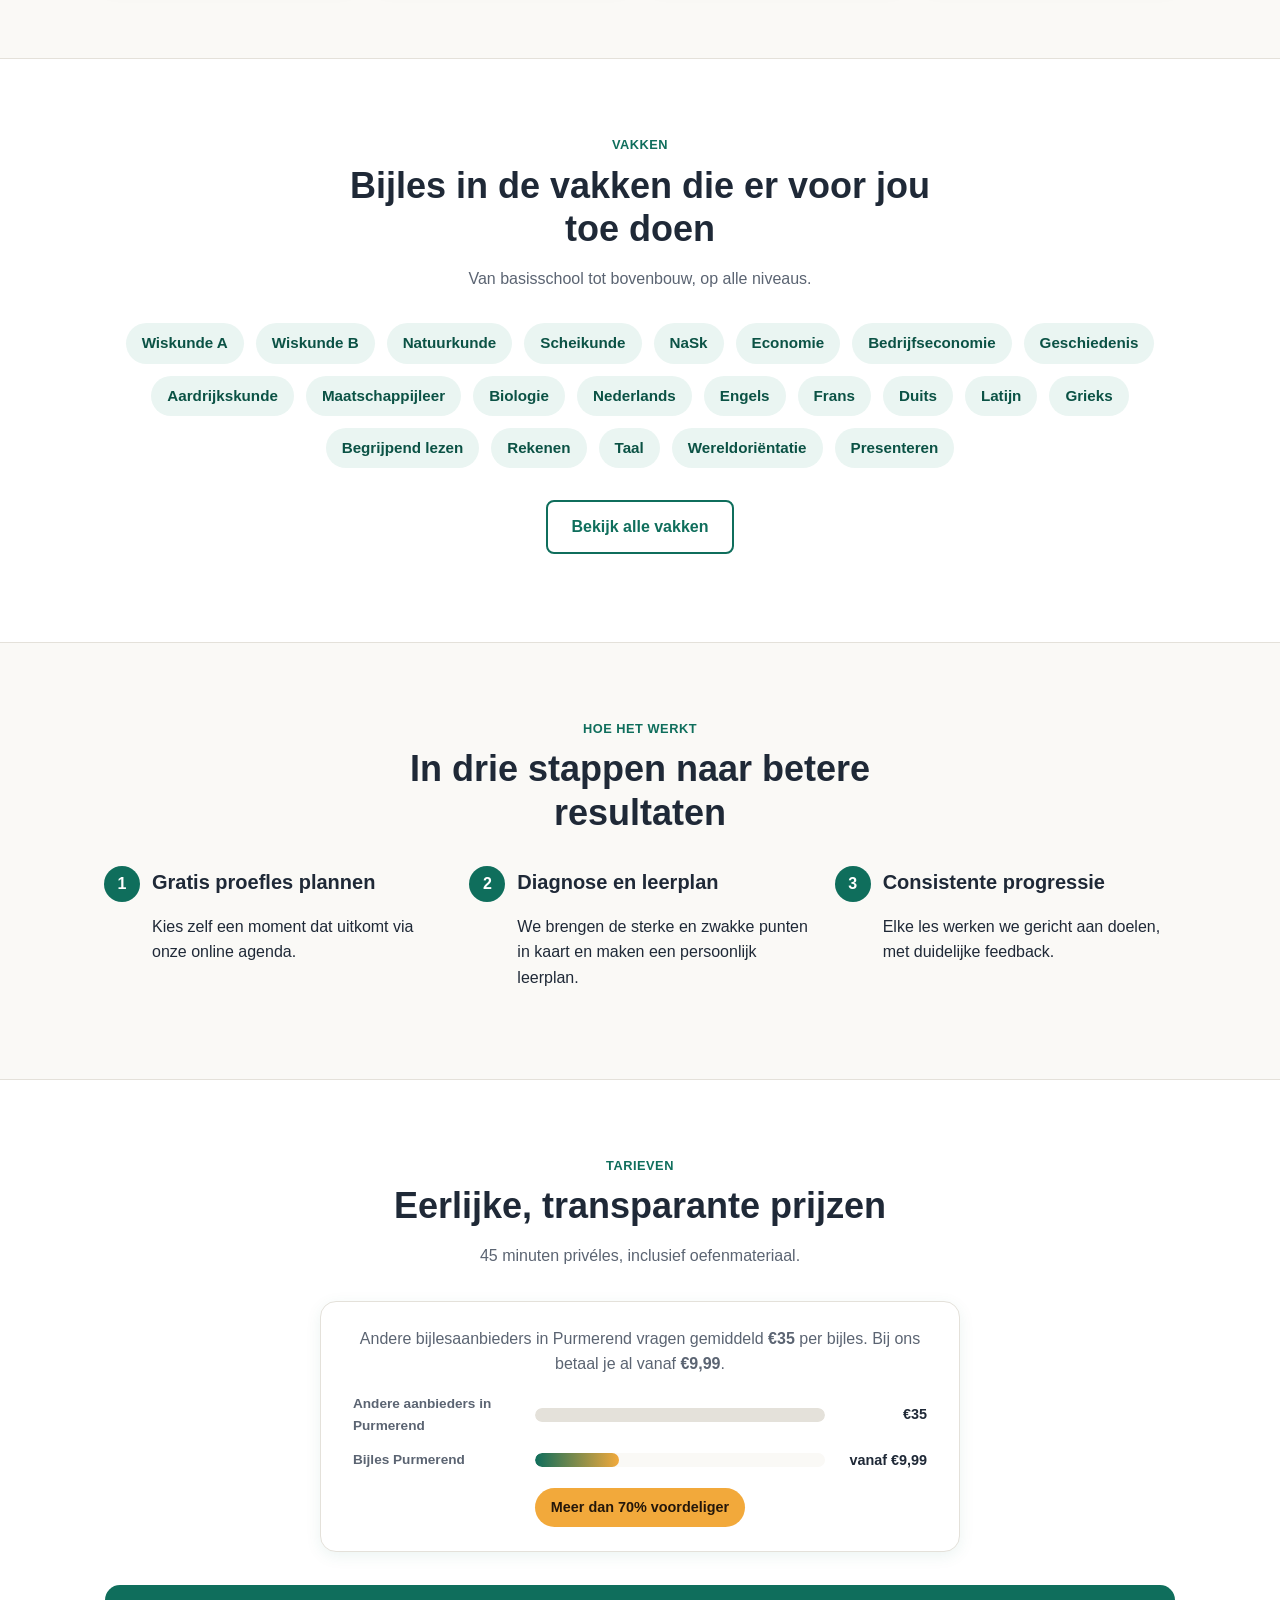
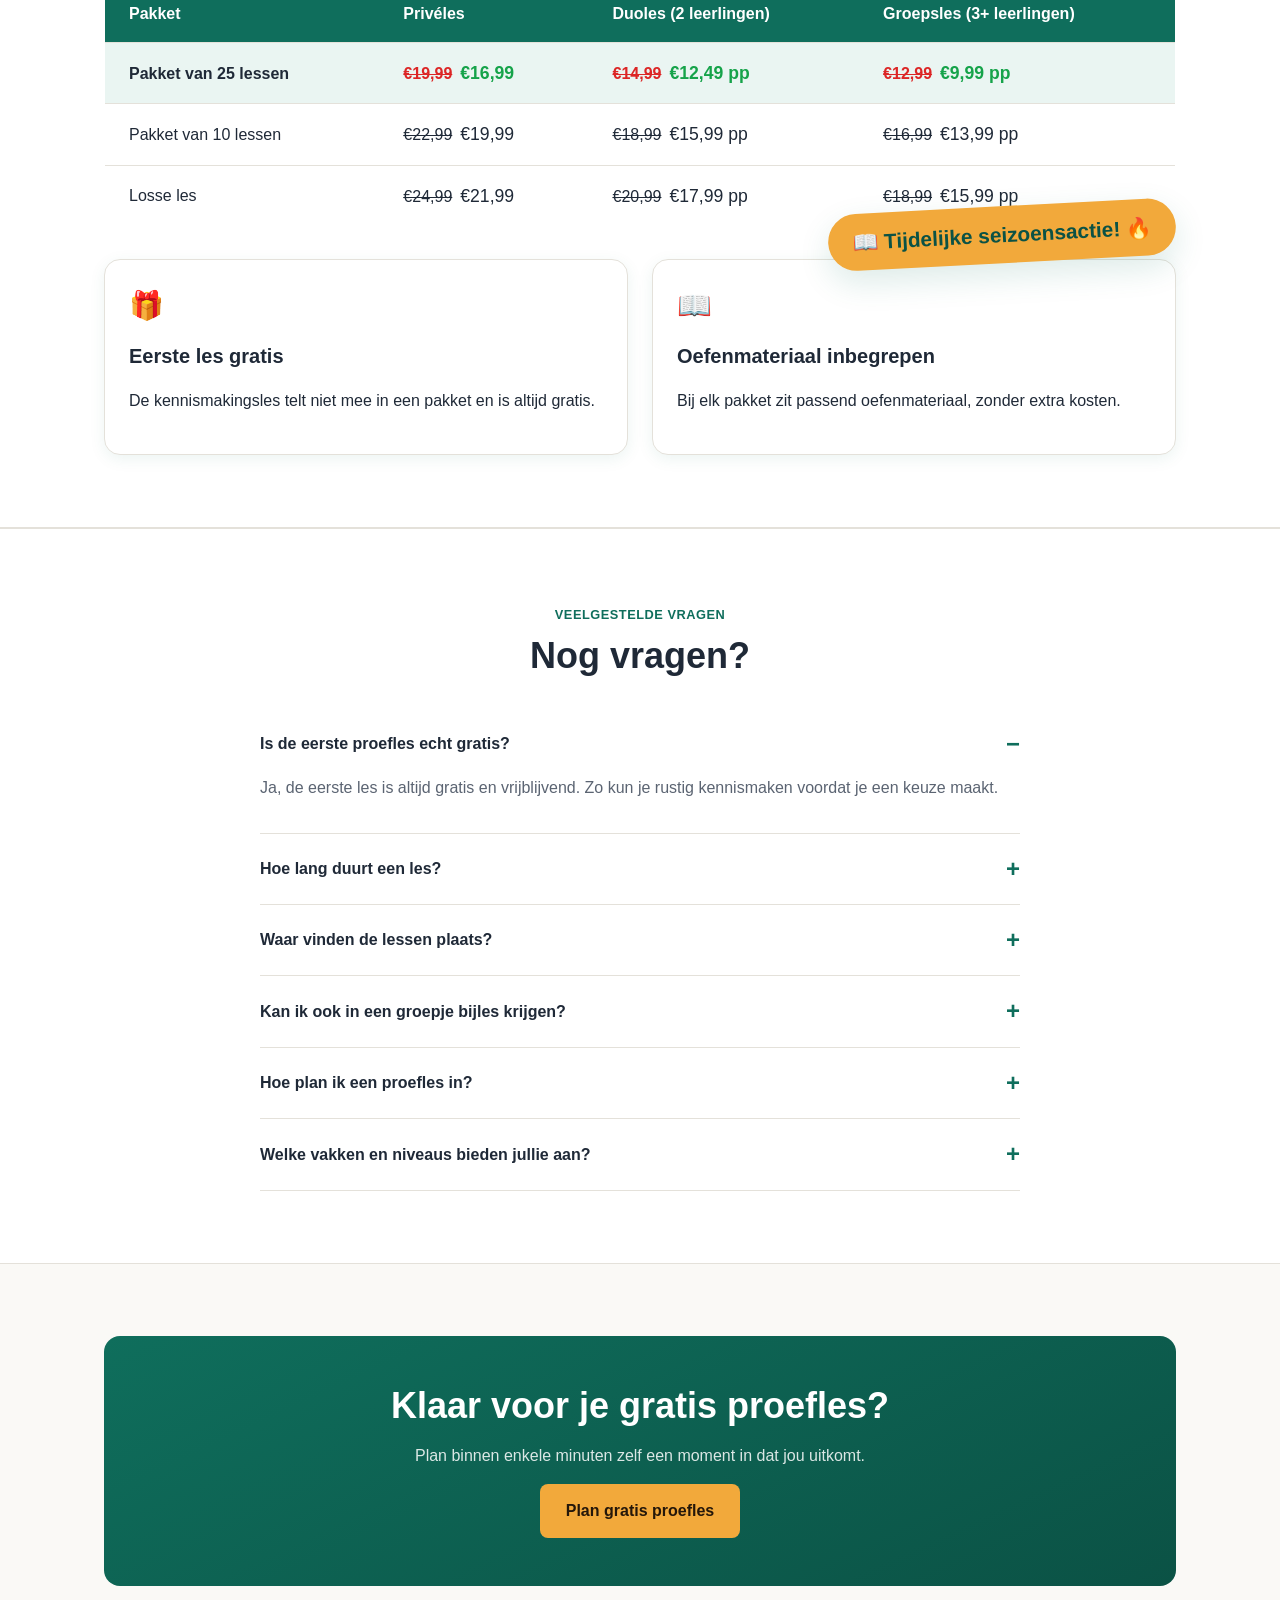
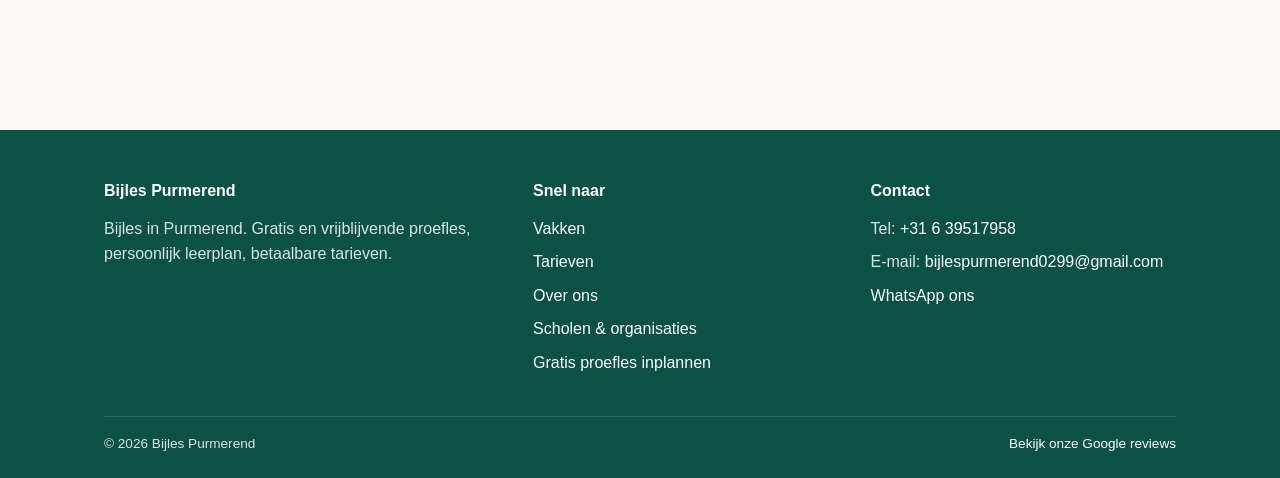
==== commit cf117401: "Pas prijsvergelijking aan, verbeter mobiele fotogrid/badges en verwijder em-dashes Prijsvergelijking" ====
--- a/index.html
+++ b/index.html
@@ -3,7 +3,7 @@
 <head>
   <meta charset="UTF-8">
   <meta name="viewport" content="width=device-width, initial-scale=1.0">
-  <title>Bijles Purmerend — Persoonlijke bijles met gratis proefles</title>
+  <title>Bijles Purmerend | Persoonlijke bijles met gratis proefles</title>
   <meta name="description" content="Privéles in Purmerend en omstreken voor wiskunde, talen, economie en meer. Eerste proefles altijd gratis. Plan direct online in.">
   <link rel="icon" href="images/favicon.png" type="image/png">
   <link rel="stylesheet" href="css/style.css">
@@ -177,24 +177,24 @@
           <p>45 minuten privéles, inclusief oefenmateriaal.</p>
         </div>
         <div class="price-compare">
-          <p>Andere bijlesaanbieders in Purmerend vragen gemiddeld <strong>€32</strong> per bijles. Bij ons betaal je al vanaf <strong>€9,99</strong>.</p>
+          <p>Andere bijlesaanbieders in Purmerend vragen gemiddeld <strong>€35</strong> per bijles. Bij ons betaal je al vanaf <strong>€9,99</strong>.</p>
           <div class="price-compare-bars">
             <div class="price-compare-row">
               <span class="price-compare-label">Andere aanbieders in Purmerend</span>
               <div class="price-compare-track">
                 <div class="price-compare-fill price-compare-fill--other" style="width: 100%;"></div>
               </div>
-              <span class="price-compare-value">€32</span>
+              <span class="price-compare-value">€35</span>
             </div>
             <div class="price-compare-row">
               <span class="price-compare-label">Bijles Purmerend</span>
               <div class="price-compare-track">
-                <div class="price-compare-fill price-compare-fill--us" style="width: 31%;"></div>
+                <div class="price-compare-fill price-compare-fill--us" style="width: 29%;"></div>
               </div>
               <span class="price-compare-value">vanaf €9,99</span>
             </div>
           </div>
-          <span class="price-compare-badge">Tot 69% voordeliger</span>
+          <span class="price-compare-badge">Meer dan 70% voordeliger</span>
         </div>
         <div class="pricing-wrap">
           <div class="pricing-table-view">
@@ -262,11 +262,11 @@
           </details>
           <details class="faq-item">
             <summary>Waar vinden de lessen plaats?</summary>
-            <p>De lessen vinden plaats bij jou thuis in Purmerend en omstreken, in Bibliotheek Waterland (Waterlandlaan 40, Purmerend), of online via videobellen — afhankelijk van wat het beste uitkomt.</p>
+            <p>De lessen vinden plaats bij jou thuis in Purmerend en omstreken, in Bibliotheek Waterland (Waterlandlaan 40, Purmerend), of online via videobellen, afhankelijk van wat het beste uitkomt.</p>
           </details>
           <details class="faq-item">
             <summary>Kan ik ook in een groepje bijles krijgen?</summary>
-            <p>Zeker, dat kan als duoles of groepsles (3-5 personen) tegen een lagere prijs per persoon — zie de <a href="#tarieven">tarieven</a> hierboven.</p>
+            <p>Zeker, dat kan als duoles of groepsles (3-5 personen) tegen een lagere prijs per persoon. Zie de <a href="#tarieven">tarieven</a> hierboven.</p>
           </details>
           <details class="faq-item">
             <summary>Hoe plan ik een proefles in?</summary>
--- a/css/style.css
+++ b/css/style.css
@@ -219,6 +219,13 @@
   box-shadow: var(--shadow);
 }
 
+@media (max-width: 640px) {
+  .lesmomenten-grid {
+    grid-template-columns: repeat(2, 1fr);
+    gap: var(--space-2);
+  }
+}
+
 /* ---------- Header / navigatie ---------- */
 .site-header {
   position: sticky;
@@ -513,6 +520,13 @@
   margin-top: var(--space-5);
 }
 
+@media (max-width: 640px) {
+  .hero-meta .badge {
+    font-size: 0.75rem;
+    padding: var(--space-1) var(--space-2);
+  }
+}
+
 .hero-visual {
   background: linear-gradient(
     155deg,
